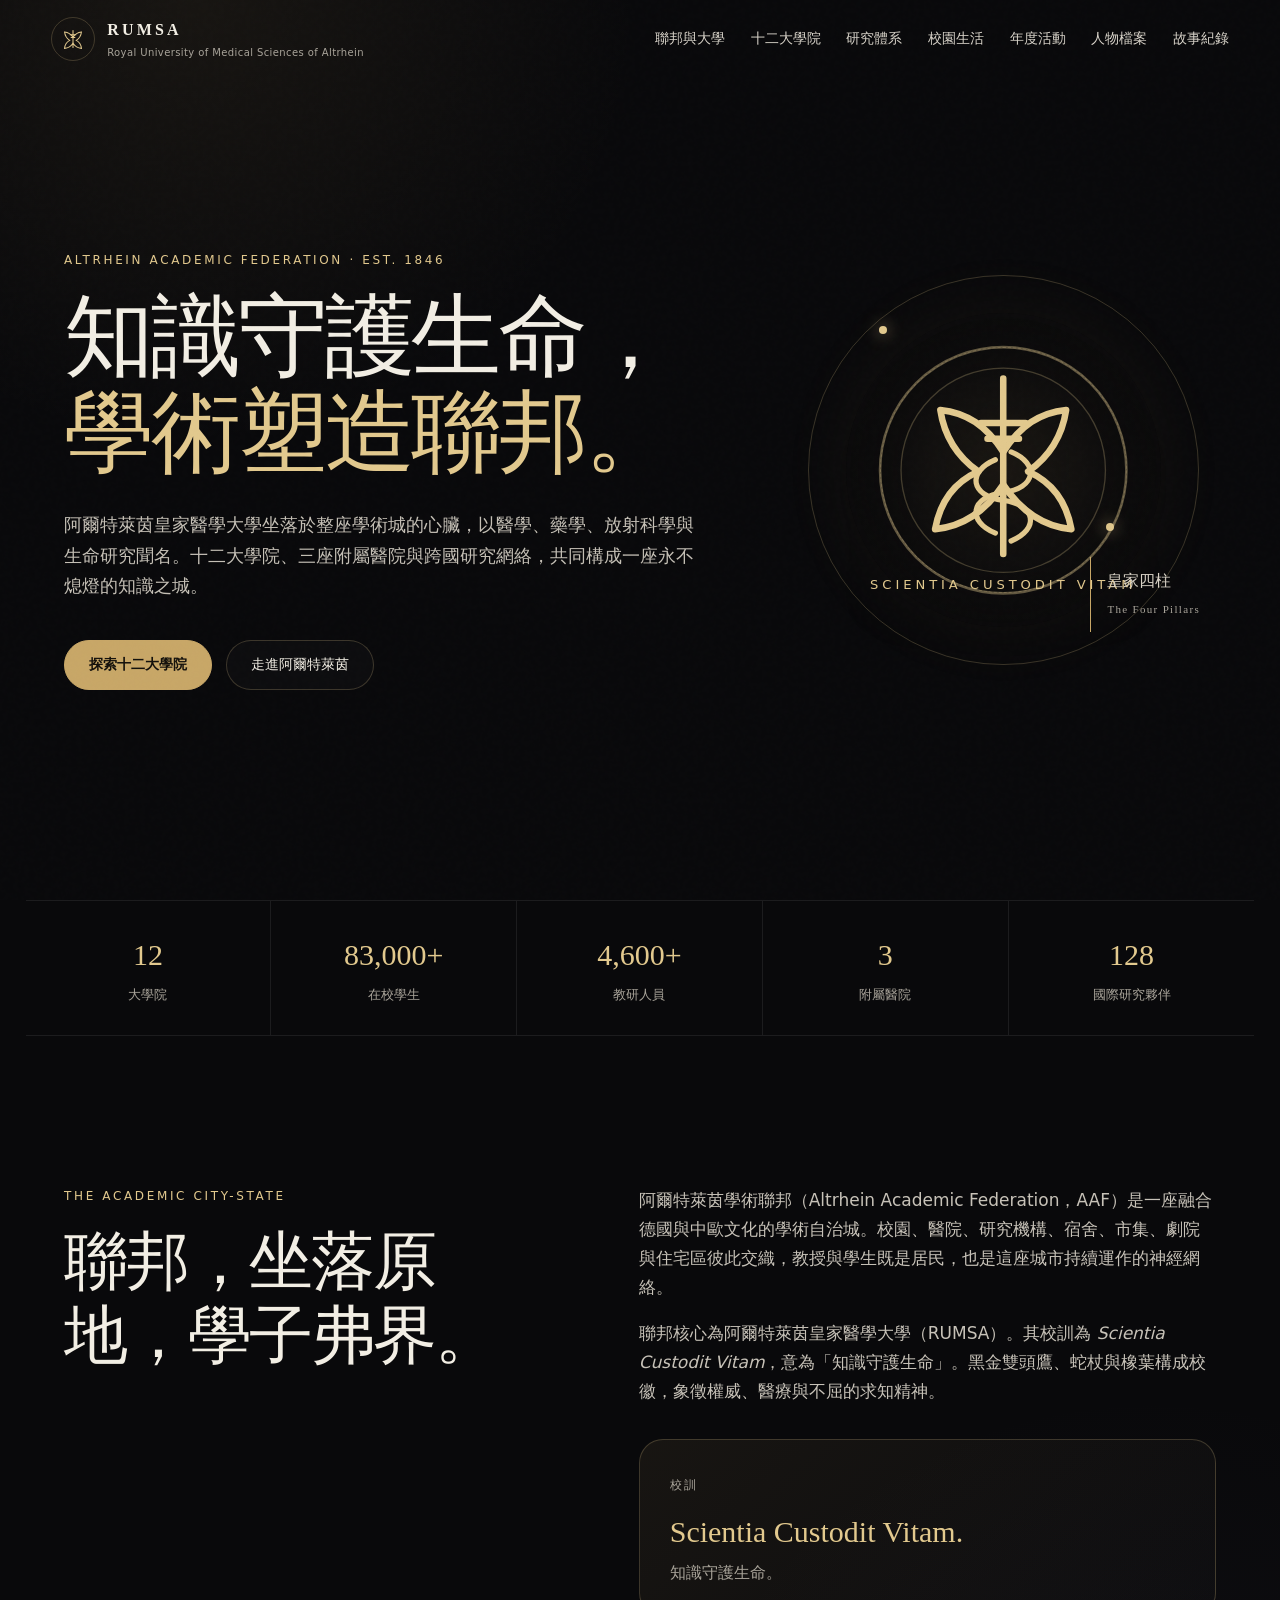
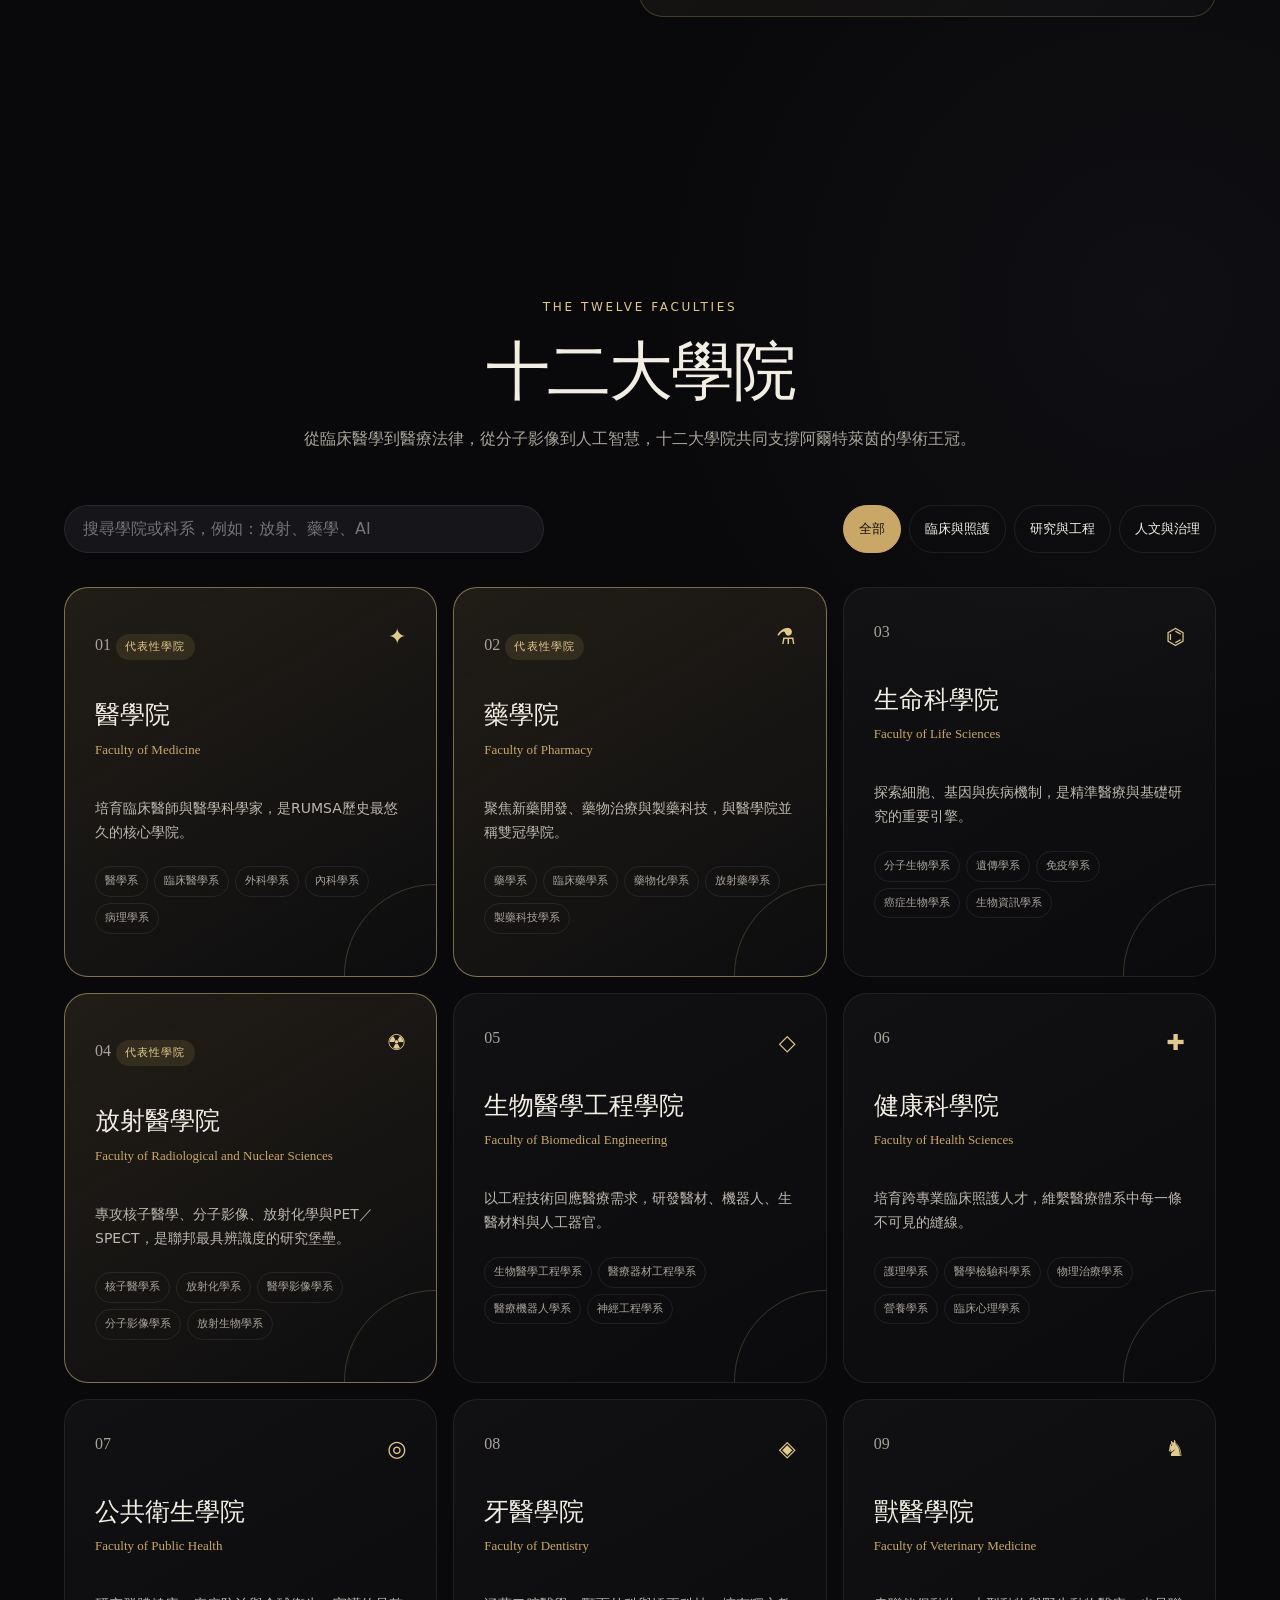
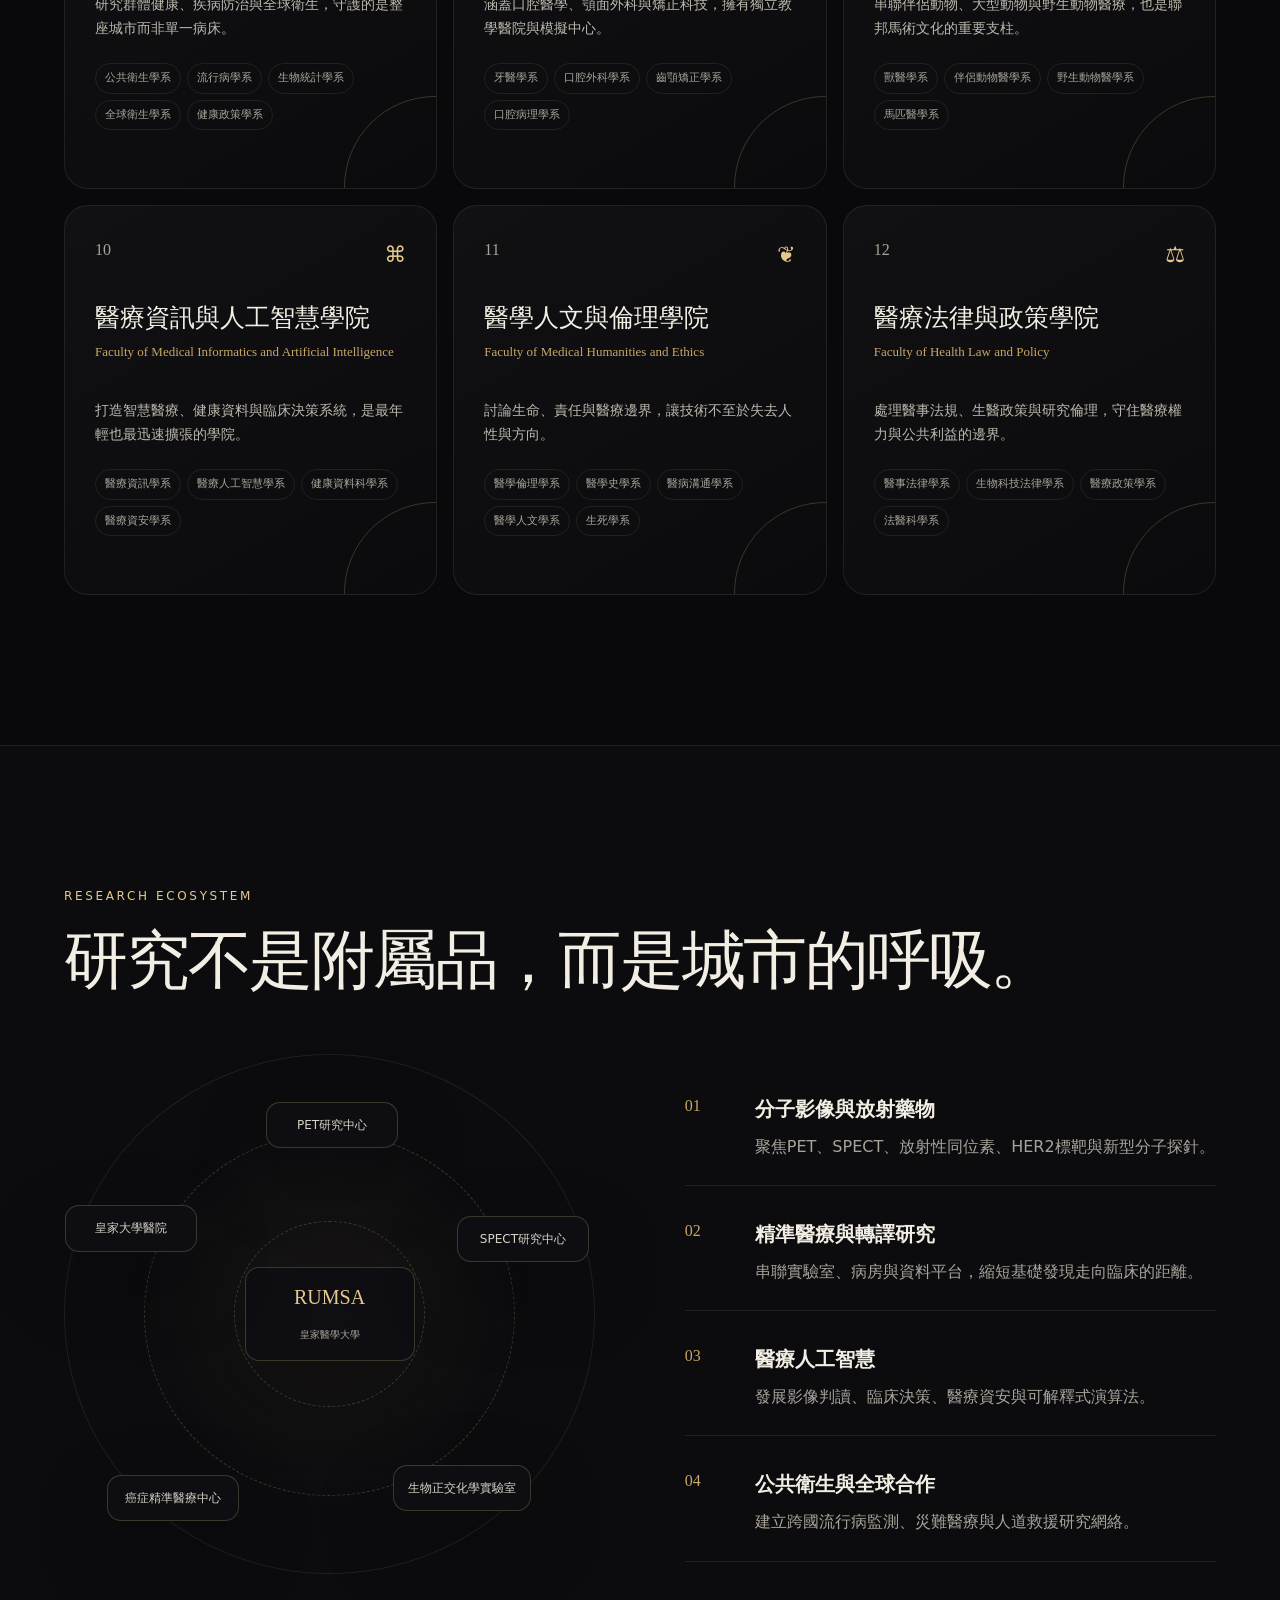
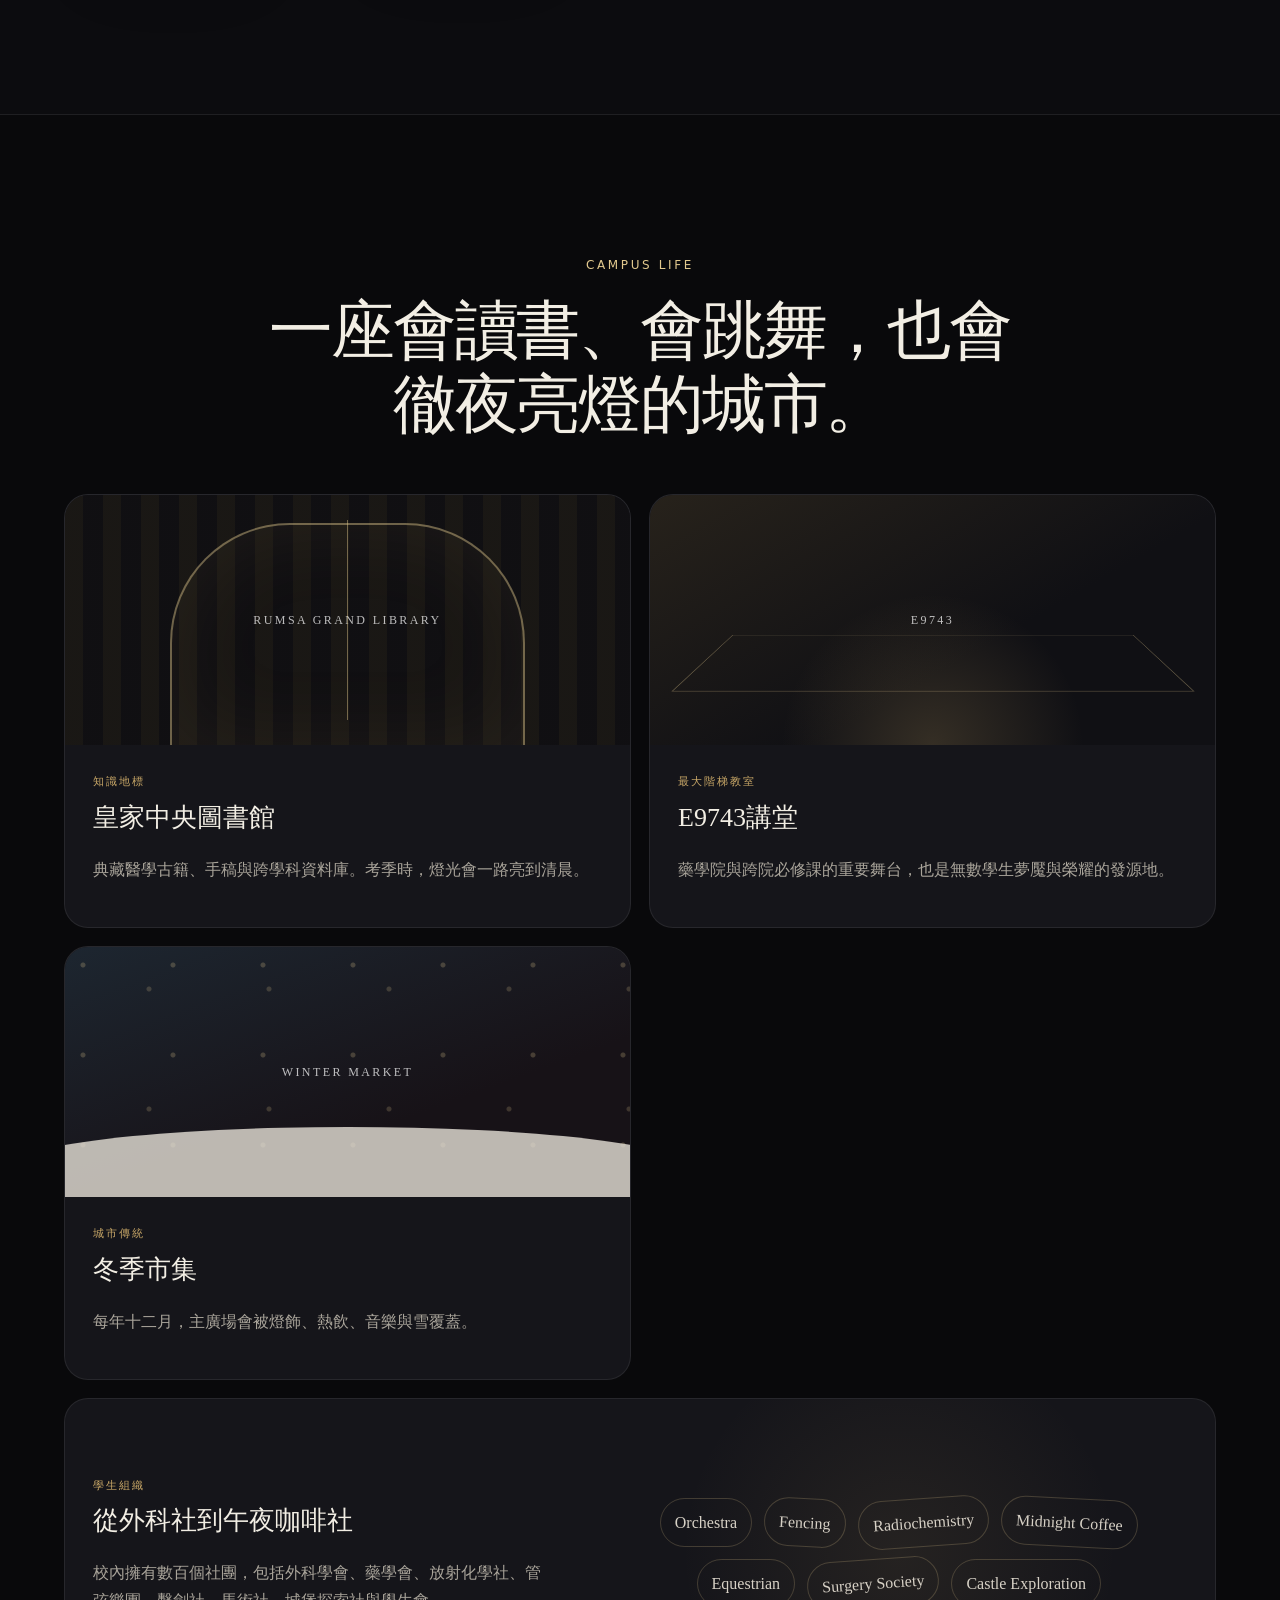
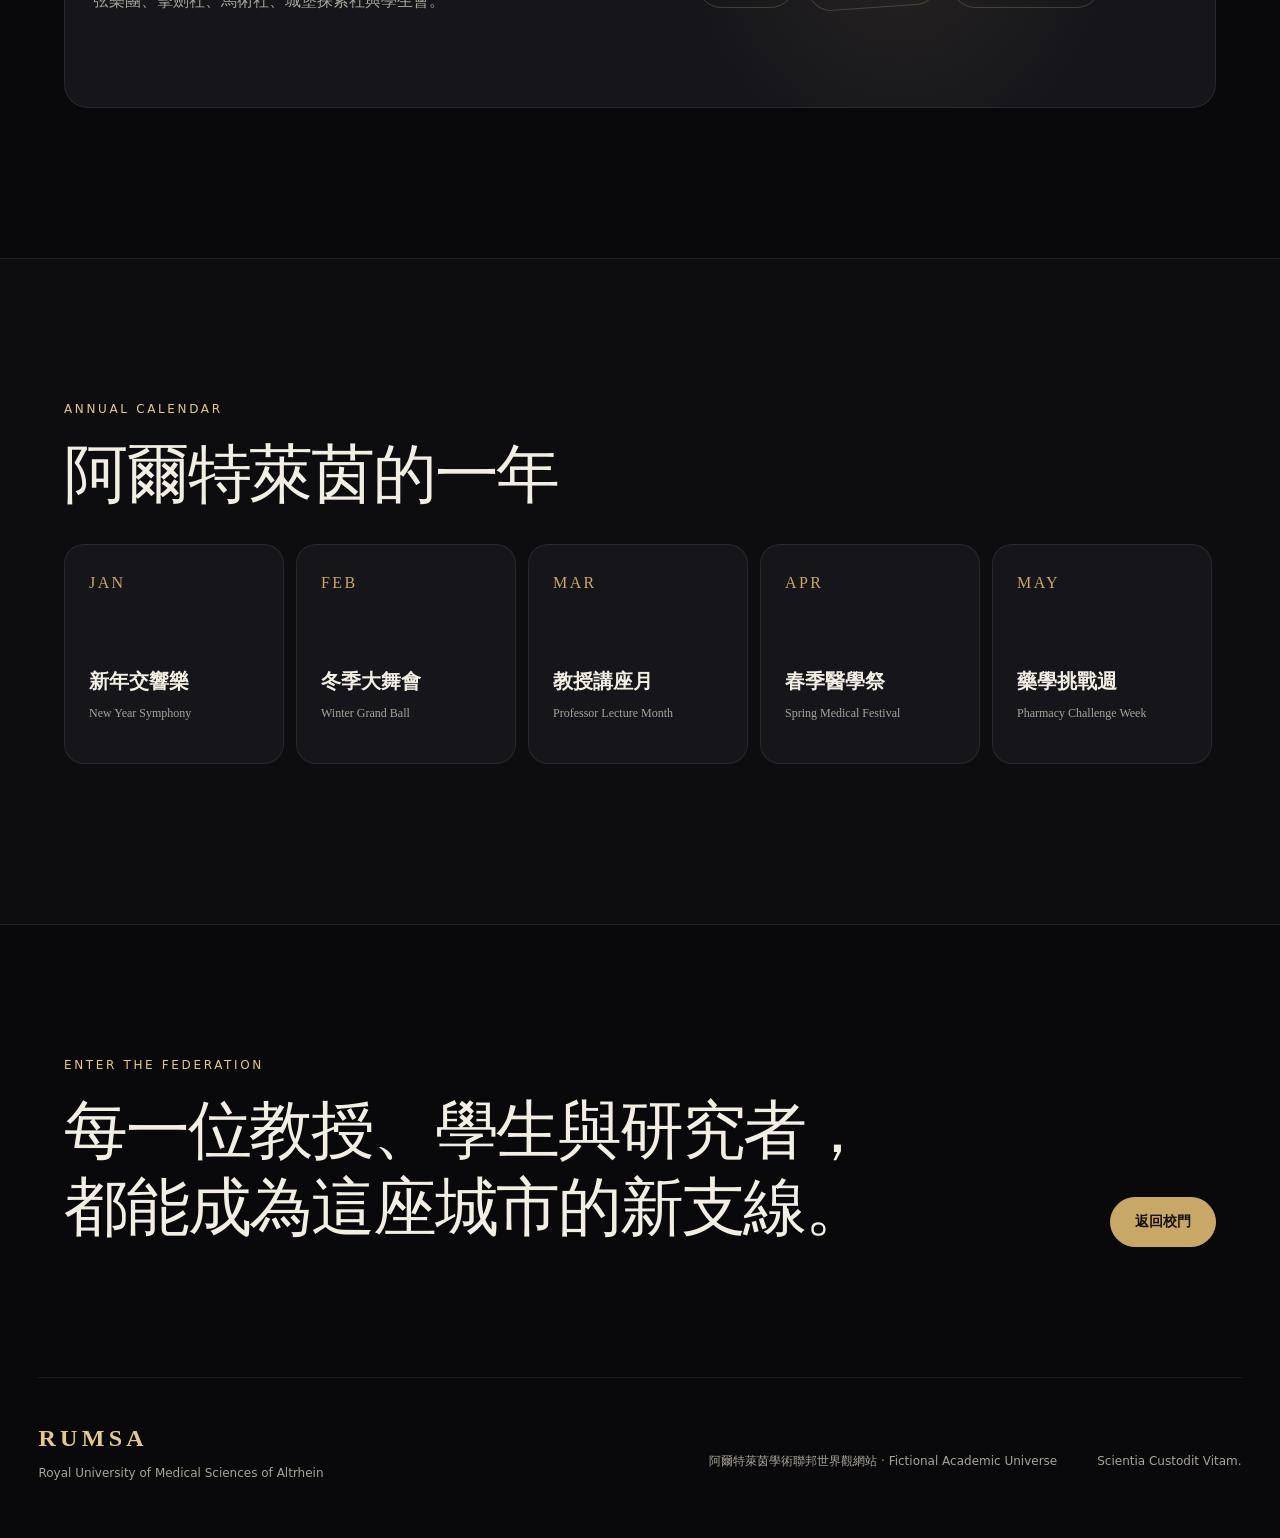
==== index.html @ b477473d "Update index.html" ====
<!DOCTYPE html>
<html lang="zh-Hant">
<head>
  <meta charset="UTF-8" />
  <meta name="viewport" content="width=device-width, initial-scale=1.0" />
  <meta name="description" content="阿爾特萊茵皇家醫學大學 RUMSA 官方世界觀網站" />
  <meta name="theme-color" content="#0a0a0c" />
  <title>RUMSA｜阿爾特萊茵皇家醫學大學</title>
  <link rel="stylesheet" href="styles.css" />
</head>
<body>
  <div class="noise" aria-hidden="true"></div>
  <header class="site-header" id="top">
    <a class="brand" href="#top" aria-label="回到首頁">
      <span class="brand-mark" aria-hidden="true">
        <svg viewBox="0 0 64 64" role="img">
          <path d="M14 17c9 1 14 5 18 11 4-6 9-10 18-11-1 9-5 14-11 18 6 3 10 8 11 17-9-1-14-5-18-11-4 6-9 10-18 11 1-9 5-14 11-17-6-4-10-9-11-18Z" fill="none" stroke="currentColor" stroke-width="2.2"/>
          <path d="M32 14v36M26 23h12M28 29h8" stroke="currentColor" stroke-width="2.2" stroke-linecap="round"/>
        </svg>
      </span>
      <span>
        <strong>RUMSA</strong>
        <small>Royal University of Medical Sciences of Altrhein</small>
      </span>
    </a>

    <button class="nav-toggle" type="button" aria-label="開啟選單" aria-expanded="false">
      <span></span><span></span><span></span>
    </button>

<nav class="main-nav" aria-label="主要導覽">
  <a href="#about">聯邦與大學</a>
  <a href="#faculties">十二大學院</a>
  <a href="#research">研究體系</a>
  <a href="#campus">校園生活</a>
  <a href="#events">年度活動</a>
  <a href="characters.html">人物檔案</a>
  <a href="stories.html">故事紀錄</a>
</nav>
  </header>

  <main>
    <section class="hero section-shell">
      <div class="hero-copy reveal">
        <p class="eyebrow">ALTRHEIN ACADEMIC FEDERATION · EST. 1846</p>
        <h1>知識守護生命，<br /><span>學術塑造聯邦。</span></h1>
        <p class="hero-lead">
          阿爾特萊茵皇家醫學大學坐落於整座學術城的心臟，以醫學、藥學、放射科學與生命研究聞名。十二大學院、三座附屬醫院與跨國研究網絡，共同構成一座永不熄燈的知識之城。
        </p>
        <div class="hero-actions">
          <a class="button button-primary" href="#faculties">探索十二大學院</a>
          <a class="button button-ghost" href="#campus">走進阿爾特萊茵</a>
        </div>
      </div>

      <div class="hero-emblem reveal" aria-label="RUMSA 校徽意象">
        <div class="orbit orbit-a"></div>
        <div class="orbit orbit-b"></div>
        <div class="emblem-core">
          <svg viewBox="0 0 240 240" role="img" aria-label="金色雙頭鷹與蛇杖校徽">
            <circle cx="120" cy="120" r="94" fill="none" stroke="currentColor" stroke-width="2" opacity=".4"/>
            <circle cx="120" cy="120" r="78" fill="none" stroke="currentColor" stroke-width="1" opacity=".25"/>
            <path d="M72 74c20 2 35 12 48 32 13-20 28-30 48-32-3 20-12 35-29 47 18 8 29 22 33 44-21-2-38-13-52-34-14 21-31 32-52 34 4-22 15-36 33-44-17-12-26-27-29-47Z" fill="none" stroke="currentColor" stroke-width="5" stroke-linejoin="round"/>
            <path d="M120 50v134M103 84h34M108 96h24" stroke="currentColor" stroke-width="5" stroke-linecap="round"/>
            <path d="M114 112c-22 9-19 28 6 31 25 3 28 22 6 31M126 106c22 9 19 28-6 31-25 3-28 22-6 31" fill="none" stroke="currentColor" stroke-width="4" stroke-linecap="round"/>
            <text x="120" y="211" text-anchor="middle" fill="currentColor" font-size="10" letter-spacing="3">SCIENTIA CUSTODIT VITAM</text>
          </svg>
        </div>
        <div class="hero-note">皇家四柱<br /><span>The Four Pillars</span></div>
      </div>
    </section>

    <section class="stats-strip" aria-label="大學統計">
      <article><strong>12</strong><span>大學院</span></article>
      <article><strong>83,000+</strong><span>在校學生</span></article>
      <article><strong>4,600+</strong><span>教研人員</span></article>
      <article><strong>3</strong><span>附屬醫院</span></article>
      <article><strong>128</strong><span>國際研究夥伴</span></article>
    </section>

    <section class="section-shell split-section" id="about">
      <div class="section-heading reveal">
        <p class="eyebrow">THE ACADEMIC CITY-STATE</p>
        <h2>聯邦，坐落原地，學子弗界。</h2>
      </div>
      <div class="split-content reveal">
        <p>
          阿爾特萊茵學術聯邦（Altrhein Academic Federation，AAF）是一座融合德國與中歐文化的學術自治城。校園、醫院、研究機構、宿舍、市集、劇院與住宅區彼此交織，教授與學生既是居民，也是這座城市持續運作的神經網絡。
        </p>
        <p>
          聯邦核心為阿爾特萊茵皇家醫學大學（RUMSA）。其校訓為 <em>Scientia Custodit Vitam</em>，意為「知識守護生命」。黑金雙頭鷹、蛇杖與橡葉構成校徽，象徵權威、醫療與不屈的求知精神。
        </p>
        <div class="quote-card">
          <span>校訓</span>
          <blockquote>Scientia Custodit Vitam.</blockquote>
          <p>知識守護生命。</p>
        </div>
      </div>
    </section>

    <section class="faculties-section section-shell" id="faculties">
      <div class="section-heading centered reveal">
        <p class="eyebrow">THE TWELVE FACULTIES</p>
        <h2>十二大學院</h2>
        <p>從臨床醫學到醫療法律，從分子影像到人工智慧，十二大學院共同支撐阿爾特萊茵的學術王冠。</p>
      </div>

      <div class="faculty-tools reveal">
        <label class="faculty-search">
          <span class="sr-only">搜尋學院或科系</span>
          <input id="facultySearch" type="search" placeholder="搜尋學院或科系，例如：放射、藥學、AI" />
        </label>
        <div class="faculty-filter" aria-label="學院分類">
          <button class="filter-button active" data-filter="all">全部</button>
          <button class="filter-button" data-filter="clinical">臨床與照護</button>
          <button class="filter-button" data-filter="science">研究與工程</button>
          <button class="filter-button" data-filter="society">人文與治理</button>
        </div>
      </div>

      <div class="faculty-grid" id="facultyGrid">
        <article class="faculty-card featured reveal" data-category="clinical" data-search="醫學院 medicine 臨床醫學 外科 內科 急診 兒科 神經 精神 病理 解剖 生理">
          <span class="faculty-index">01</span><span class="faculty-symbol">✦</span>
          <div class="faculty-badge">代表性學院</div>
          <h3>醫學院</h3><p class="faculty-en">Faculty of Medicine</p>
          <p>培育臨床醫師與醫學科學家，是RUMSA歷史最悠久的核心學院。</p>
          <ul><li>醫學系</li><li>臨床醫學系</li><li>外科學系</li><li>內科學系</li><li>病理學系</li></ul>
        </article>

        <article class="faculty-card featured reveal" data-category="science" data-search="藥學院 pharmacy 臨床藥學 藥物化學 藥理 藥劑 放射藥學 毒理 製藥">
          <span class="faculty-index">02</span><span class="faculty-symbol">⚗</span>
          <div class="faculty-badge">代表性學院</div>
          <h3>藥學院</h3><p class="faculty-en">Faculty of Pharmacy</p>
          <p>聚焦新藥開發、藥物治療與製藥科技，與醫學院並稱雙冠學院。</p>
          <ul><li>藥學系</li><li>臨床藥學系</li><li>藥物化學系</li><li>放射藥學系</li><li>製藥科技學系</li></ul>
        </article>

        <article class="faculty-card reveal" data-category="science" data-search="生命科學院 life sciences 分子生物 遺傳 免疫 微生物 癌症 生物資訊">
          <span class="faculty-index">03</span><span class="faculty-symbol">⌬</span>
          <h3>生命科學院</h3><p class="faculty-en">Faculty of Life Sciences</p>
          <p>探索細胞、基因與疾病機制，是精準醫療與基礎研究的重要引擎。</p>
          <ul><li>分子生物學系</li><li>遺傳學系</li><li>免疫學系</li><li>癌症生物學系</li><li>生物資訊學系</li></ul>
        </article>

        <article class="faculty-card featured reveal" data-category="science" data-search="放射醫學院 radiological nuclear sciences 核子醫學 放射化學 醫學影像 分子影像 pet spect 輻射">
          <span class="faculty-index">04</span><span class="faculty-symbol">☢</span>
          <div class="faculty-badge">代表性學院</div>
          <h3>放射醫學院</h3><p class="faculty-en">Faculty of Radiological and Nuclear Sciences</p>
          <p>專攻核子醫學、分子影像、放射化學與PET／SPECT，是聯邦最具辨識度的研究堡壘。</p>
          <ul><li>核子醫學系</li><li>放射化學系</li><li>醫學影像學系</li><li>分子影像學系</li><li>放射生物學系</li></ul>
        </article>

        <article class="faculty-card reveal" data-category="science" data-search="生物醫學工程學院 biomedical engineering 醫療器材 生醫材料 機器人 神經工程 人工器官">
          <span class="faculty-index">05</span><span class="faculty-symbol">◇</span>
          <h3>生物醫學工程學院</h3><p class="faculty-en">Faculty of Biomedical Engineering</p>
          <p>以工程技術回應醫療需求，研發醫材、機器人、生醫材料與人工器官。</p>
          <ul><li>生物醫學工程學系</li><li>醫療器材工程學系</li><li>醫療機器人學系</li><li>神經工程學系</li></ul>
        </article>

        <article class="faculty-card reveal" data-category="clinical" data-search="健康科學院 health sciences 護理 醫檢 物理治療 職能治療 營養 臨床心理 呼吸治療">
          <span class="faculty-index">06</span><span class="faculty-symbol">✚</span>
          <h3>健康科學院</h3><p class="faculty-en">Faculty of Health Sciences</p>
          <p>培育跨專業臨床照護人才，維繫醫療體系中每一條不可見的縫線。</p>
          <ul><li>護理學系</li><li>醫學檢驗科學系</li><li>物理治療學系</li><li>營養學系</li><li>臨床心理學系</li></ul>
        </article>

        <article class="faculty-card reveal" data-category="society" data-search="公共衛生學院 public health 流行病 生物統計 全球衛生 健康政策 環境衛生">
          <span class="faculty-index">07</span><span class="faculty-symbol">◎</span>
          <h3>公共衛生學院</h3><p class="faculty-en">Faculty of Public Health</p>
          <p>研究群體健康、疾病防治與全球衛生，守護的是整座城市而非單一病床。</p>
          <ul><li>公共衛生學系</li><li>流行病學系</li><li>生物統計學系</li><li>全球衛生學系</li><li>健康政策學系</li></ul>
        </article>

        <article class="faculty-card reveal" data-category="clinical" data-search="牙醫學院 dentistry 牙醫 口腔外科 矯正 口腔病理 牙科技術">
          <span class="faculty-index">08</span><span class="faculty-symbol">◈</span>
          <h3>牙醫學院</h3><p class="faculty-en">Faculty of Dentistry</p>
          <p>涵蓋口腔醫學、顎面外科與矯正科技，擁有獨立教學醫院與模擬中心。</p>
          <ul><li>牙醫學系</li><li>口腔外科學系</li><li>齒顎矯正學系</li><li>口腔病理學系</li></ul>
        </article>

        <article class="faculty-card reveal" data-category="clinical" data-search="獸醫學院 veterinary medicine 伴侶動物 野生動物 馬匹 獸醫病理">
          <span class="faculty-index">09</span><span class="faculty-symbol">♞</span>
          <h3>獸醫學院</h3><p class="faculty-en">Faculty of Veterinary Medicine</p>
          <p>串聯伴侶動物、大型動物與野生動物醫療，也是聯邦馬術文化的重要支柱。</p>
          <ul><li>獸醫學系</li><li>伴侶動物醫學系</li><li>野生動物醫學系</li><li>馬匹醫學系</li></ul>
        </article>

        <article class="faculty-card reveal" data-category="science" data-search="醫療資訊 人工智慧 medical informatics artificial intelligence ai 健康資料 軟體工程 資安 臨床決策">
          <span class="faculty-index">10</span><span class="faculty-symbol">⌘</span>
          <h3>醫療資訊與人工智慧學院</h3><p class="faculty-en">Faculty of Medical Informatics and Artificial Intelligence</p>
          <p>打造智慧醫療、健康資料與臨床決策系統，是最年輕也最迅速擴張的學院。</p>
          <ul><li>醫療資訊學系</li><li>醫療人工智慧學系</li><li>健康資料科學系</li><li>醫療資安學系</li></ul>
        </article>

        <article class="faculty-card reveal" data-category="society" data-search="醫學人文 倫理 medical humanities ethics 醫學史 哲學 醫病溝通 生死學">
          <span class="faculty-index">11</span><span class="faculty-symbol">❦</span>
          <h3>醫學人文與倫理學院</h3><p class="faculty-en">Faculty of Medical Humanities and Ethics</p>
          <p>討論生命、責任與醫療邊界，讓技術不至於失去人性與方向。</p>
          <ul><li>醫學倫理學系</li><li>醫學史學系</li><li>醫病溝通學系</li><li>醫學人文學系</li><li>生死學系</li></ul>
        </article>

        <article class="faculty-card reveal" data-category="society" data-search="醫療法律 政策 health law policy 醫事法律 生物科技法律 法醫 人體研究 醫療爭議">
          <span class="faculty-index">12</span><span class="faculty-symbol">⚖</span>
          <h3>醫療法律與政策學院</h3><p class="faculty-en">Faculty of Health Law and Policy</p>
          <p>處理醫事法規、生醫政策與研究倫理，守住醫療權力與公共利益的邊界。</p>
          <ul><li>醫事法律學系</li><li>生物科技法律學系</li><li>醫療政策學系</li><li>法醫科學系</li></ul>
        </article>
      </div>
      <p class="empty-state" id="emptyState" hidden>沒有找到符合條件的學院。試著換一個關鍵字。</p>
    </section>

    <section class="research-section" id="research">
      <div class="section-shell">
        <div class="section-heading reveal">
          <p class="eyebrow">RESEARCH ECOSYSTEM</p>
          <h2>研究不是附屬品，而是城市的呼吸。</h2>
        </div>
        <div class="research-layout">
          <div class="research-map reveal" aria-label="研究中心關聯圖">
            <div class="research-node node-center">RUMSA<br /><span>皇家醫學大學</span></div>
            <div class="research-node node-a">PET研究中心</div>
            <div class="research-node node-b">SPECT研究中心</div>
            <div class="research-node node-c">生物正交化學實驗室</div>
            <div class="research-node node-d">癌症精準醫療中心</div>
            <div class="research-node node-e">皇家大學醫院</div>
          </div>
          <div class="research-list reveal">
            <article>
              <span>01</span>
              <div><h3>分子影像與放射藥物</h3><p>聚焦PET、SPECT、放射性同位素、HER2標靶與新型分子探針。</p></div>
            </article>
            <article>
              <span>02</span>
              <div><h3>精準醫療與轉譯研究</h3><p>串聯實驗室、病房與資料平台，縮短基礎發現走向臨床的距離。</p></div>
            </article>
            <article>
              <span>03</span>
              <div><h3>醫療人工智慧</h3><p>發展影像判讀、臨床決策、醫療資安與可解釋式演算法。</p></div>
            </article>
            <article>
              <span>04</span>
              <div><h3>公共衛生與全球合作</h3><p>建立跨國流行病監測、災難醫療與人道救援研究網絡。</p></div>
            </article>
          </div>
        </div>
      </div>
    </section>

    <section class="campus-section section-shell" id="campus">
      <div class="section-heading centered reveal">
        <p class="eyebrow">CAMPUS LIFE</p>
        <h2>一座會讀書、會跳舞，也會徹夜亮燈的城市。</h2>
      </div>
      <div class="campus-grid">
        <article class="campus-card large reveal">
          <div class="campus-visual library-visual" aria-hidden="true"><span>RUMSA GRAND LIBRARY</span></div>
          <div><p class="card-kicker">知識地標</p><h3>皇家中央圖書館</h3><p>典藏醫學古籍、手稿與跨學科資料庫。考季時，燈光會一路亮到清晨。</p></div>
        </article>
        <article class="campus-card reveal">
          <div class="campus-visual hall-visual" aria-hidden="true"><span>E9743</span></div>
          <div><p class="card-kicker">最大階梯教室</p><h3>E9743講堂</h3><p>藥學院與跨院必修課的重要舞台，也是無數學生夢魘與榮耀的發源地。</p></div>
        </article>
        <article class="campus-card reveal">
          <div class="campus-visual market-visual" aria-hidden="true"><span>WINTER MARKET</span></div>
          <div><p class="card-kicker">城市傳統</p><h3>冬季市集</h3><p>每年十二月，主廣場會被燈飾、熱飲、音樂與雪覆蓋。</p></div>
        </article>
        <article class="campus-card wide reveal">
          <div>
            <p class="card-kicker">學生組織</p><h3>從外科社到午夜咖啡社</h3>
            <p>校內擁有數百個社團，包括外科學會、藥學會、放射化學社、管弦樂團、擊劍社、馬術社、城堡探索社與學生會。</p>
          </div>
          <div class="club-cloud" aria-label="社團名稱">
            <span>Orchestra</span><span>Fencing</span><span>Radiochemistry</span><span>Midnight Coffee</span><span>Equestrian</span><span>Surgery Society</span><span>Castle Exploration</span>
          </div>
        </article>
      </div>
    </section>

    <section class="events-section" id="events">
      <div class="section-shell">
        <div class="section-heading reveal">
          <p class="eyebrow">ANNUAL CALENDAR</p>
          <h2>阿爾特萊茵的一年</h2>
        </div>
        <div class="event-track reveal" tabindex="0" aria-label="年度活動時間軸">
          <article><span>JAN</span><h3>新年交響樂</h3><p>New Year Symphony</p></article>
          <article><span>FEB</span><h3>冬季大舞會</h3><p>Winter Grand Ball</p></article>
          <article><span>MAR</span><h3>教授講座月</h3><p>Professor Lecture Month</p></article>
          <article><span>APR</span><h3>春季醫學祭</h3><p>Spring Medical Festival</p></article>
          <article><span>MAY</span><h3>藥學挑戰週</h3><p>Pharmacy Challenge Week</p></article>
          <article><span>JUN</span><h3>白袍典禮</h3><p>White Coat Ceremony</p></article>
          <article><span>JUL</span><h3>國際交流月</h3><p>International Exchange Month</p></article>
          <article><span>AUG</span><h3>夏季研究會</h3><p>Summer Research Symposium</p></article>
          <article><span>SEP</span><h3>新生嘉年華</h3><p>Freshman Carnival</p></article>
          <article><span>OCT</span><h3>阿爾特萊茵啤酒節</h3><p>Altrhein Oktoberfest</p></article>
          <article><span>NOV</span><h3>皇家醫學大會</h3><p>Royal Medical Congress</p></article>
          <article><span>DEC</span><h3>聖誕市集</h3><p>Christmas Market</p></article>
        </div>
      </div>
    </section>

    <section class="closing-section section-shell reveal">
      <div>
        <p class="eyebrow">ENTER THE FEDERATION</p>
        <h2>每一位教授、學生與研究者，<br />都能成為這座城市的新支線。</h2>
      </div>
      <a class="button button-primary" href="#top">返回校門</a>
    </section>
  </main>

  <footer class="site-footer">
    <div class="footer-brand">
      <strong>RUMSA</strong>
      <p>Royal University of Medical Sciences of Altrhein</p>
    </div>
    <p>阿爾特萊茵學術聯邦世界觀網站 · Fictional Academic Universe</p>
    <p>Scientia Custodit Vitam.</p>
  </footer>

  <script src="script.js"></script>
</body>
</html>
<!-- trigger pages rebuild -->
---- styles.css ----
:root {
  --bg: #09090b;
  --bg-soft: #101014;
  --surface: #15151a;
  --surface-2: #1a1a20;
  --text: #f2eee4;
  --muted: #a9a49a;
  --gold: #c8a767;
  --gold-light: #e2c98e;
  --line: rgba(226, 201, 142, 0.22);
  --white-line: rgba(255, 255, 255, 0.08);
  --radius: 24px;
  --shadow: 0 30px 80px rgba(0, 0, 0, 0.32);
}

* { box-sizing: border-box; }
html { scroll-behavior: smooth; }
body {
  margin: 0;
  background:
    radial-gradient(circle at 15% 0%, rgba(200, 167, 103, 0.08), transparent 28rem),
    radial-gradient(circle at 90% 24%, rgba(95, 86, 116, 0.08), transparent 32rem),
    var(--bg);
  color: var(--text);
  font-family: "Noto Sans TC", "PingFang TC", "Microsoft JhengHei", system-ui, sans-serif;
  line-height: 1.7;
  overflow-x: hidden;
}

::selection { background: var(--gold); color: #111; }
a { color: inherit; text-decoration: none; }
button, input { font: inherit; }
button { color: inherit; }

.noise {
  position: fixed;
  inset: 0;
  pointer-events: none;
  z-index: 999;
  opacity: 0.03;
  background-image: url("data:image/svg+xml,%3Csvg viewBox='0 0 180 180' xmlns='http://www.w3.org/2000/svg'%3E%3Cfilter id='n'%3E%3CfeTurbulence type='fractalNoise' baseFrequency='.95' numOctaves='3' stitchTiles='stitch'/%3E%3C/filter%3E%3Crect width='100%25' height='100%25' filter='url(%23n)' opacity='.5'/%3E%3C/svg%3E");
}

.sr-only {
  position: absolute;
  width: 1px;
  height: 1px;
  padding: 0;
  margin: -1px;
  overflow: hidden;
  clip: rect(0, 0, 0, 0);
  white-space: nowrap;
  border: 0;
}

.site-header {
  position: fixed;
  top: 0;
  left: 0;
  right: 0;
  z-index: 100;
  display: flex;
  align-items: center;
  justify-content: space-between;
  min-height: 78px;
  padding: 0 4vw;
  border-bottom: 1px solid transparent;
  transition: background 0.3s ease, border-color 0.3s ease, backdrop-filter 0.3s ease;
}

.site-header.scrolled {
  background: rgba(9, 9, 11, 0.84);
  border-color: var(--white-line);
  backdrop-filter: blur(18px);
}

.brand { display: flex; align-items: center; gap: 12px; }
.brand-mark {
  width: 44px;
  height: 44px;
  display: grid;
  place-items: center;
  color: var(--gold-light);
  border: 1px solid var(--line);
  border-radius: 50%;
}
.brand-mark svg { width: 30px; }
.brand strong { display: block; letter-spacing: 0.2em; font-family: Georgia, serif; }
.brand small { display: block; font-size: 10px; color: var(--muted); letter-spacing: 0.04em; }

.main-nav { display: flex; align-items: center; gap: clamp(16px, 2vw, 34px); }
.main-nav a { color: #d9d4ca; font-size: 14px; position: relative; }
.main-nav a::after {
  content: "";
  position: absolute;
  left: 0;
  right: 100%;
  bottom: -8px;
  height: 1px;
  background: var(--gold);
  transition: right 0.25s ease;
}
.main-nav a:hover::after { right: 0; }

.nav-toggle { display: none; border: 0; background: transparent; width: 42px; height: 42px; padding: 8px; }
.nav-toggle span { display: block; height: 1px; background: var(--text); margin: 6px 0; transition: 0.25s ease; }

.section-shell { width: min(1180px, 90vw); margin: 0 auto; }
.hero {
  min-height: 100vh;
  display: grid;
  grid-template-columns: minmax(0, 1.2fr) minmax(360px, 0.8fr);
  align-items: center;
  gap: 7vw;
  padding-top: 120px;
  padding-bottom: 80px;
}

.eyebrow {
  margin: 0 0 18px;
  color: var(--gold-light);
  font-size: 12px;
  letter-spacing: 0.22em;
  text-transform: uppercase;
}

.hero h1, .section-heading h2, .closing-section h2 {
  font-family: "Noto Serif TC", "Songti TC", Georgia, serif;
  font-weight: 500;
  letter-spacing: -0.035em;
}
.hero h1 {
  margin: 0;
  font-size: clamp(54px, 7vw, 98px);
  line-height: 1.08;
}
.hero h1 span { color: var(--gold-light); }
.hero-lead { max-width: 720px; margin: 28px 0 0; color: #c5c0b6; font-size: 18px; }
.hero-actions { display: flex; flex-wrap: wrap; gap: 14px; margin-top: 38px; }
.button {
  min-height: 50px;
  display: inline-flex;
  align-items: center;
  justify-content: center;
  padding: 0 24px;
  border: 1px solid var(--line);
  border-radius: 999px;
  font-size: 14px;
  transition: transform 0.25s ease, background 0.25s ease, border-color 0.25s ease;
}
.button:hover { transform: translateY(-2px); }
.button-primary { background: var(--gold); border-color: var(--gold); color: #14110c; font-weight: 700; }
.button-primary:hover { background: var(--gold-light); }
.button-ghost { background: rgba(255,255,255,0.02); }
.button-ghost:hover { border-color: var(--gold); }

.hero-emblem {
  position: relative;
  aspect-ratio: 1;
  display: grid;
  place-items: center;
}
.emblem-core {
  width: 74%;
  aspect-ratio: 1;
  display: grid;
  place-items: center;
  border-radius: 50%;
  color: var(--gold-light);
  background: radial-gradient(circle, rgba(200,167,103,.11), rgba(200,167,103,.015) 55%, transparent 70%);
  box-shadow: inset 0 0 80px rgba(200,167,103,.04), 0 0 80px rgba(200,167,103,.06);
}
.emblem-core svg { width: 100%; filter: drop-shadow(0 12px 30px rgba(0,0,0,.35)); }
.orbit { position: absolute; border: 1px solid var(--line); border-radius: 50%; }
.orbit-a { width: 92%; height: 92%; animation: spin 28s linear infinite; }
.orbit-a::before, .orbit-b::before {
  content: "";
  position: absolute;
  width: 8px;
  height: 8px;
  border-radius: 50%;
  background: var(--gold-light);
  box-shadow: 0 0 16px rgba(226,201,142,.8);
}
.orbit-a::before { top: 13%; left: 18%; }
.orbit-b { width: 58%; height: 58%; border-style: dashed; animation: spin-reverse 20s linear infinite; }
.orbit-b::before { right: 5%; bottom: 25%; }
.hero-note {
  position: absolute;
  right: 0;
  bottom: 12%;
  padding: 10px 16px;
  border-left: 1px solid var(--gold);
  color: #d8d2c6;
  font-family: Georgia, serif;
}
.hero-note span { color: var(--muted); font-size: 11px; letter-spacing: .12em; }

@keyframes spin { to { transform: rotate(360deg); } }
@keyframes spin-reverse { to { transform: rotate(-360deg); } }

.stats-strip {
  width: min(1320px, 96vw);
  margin: 0 auto;
  display: grid;
  grid-template-columns: repeat(5, 1fr);
  border-top: 1px solid var(--white-line);
  border-bottom: 1px solid var(--white-line);
}
.stats-strip article { padding: 28px 20px; text-align: center; border-right: 1px solid var(--white-line); }
.stats-strip article:last-child { border-right: 0; }
.stats-strip strong { display: block; font-family: Georgia, serif; color: var(--gold-light); font-size: 30px; font-weight: 500; }
.stats-strip span { color: var(--muted); font-size: 13px; }

.split-section { display: grid; grid-template-columns: .9fr 1.1fr; gap: 8vw; padding-top: 150px; padding-bottom: 150px; }
.section-heading h2 { margin: 0; font-size: clamp(40px, 5vw, 68px); line-height: 1.16; }
.section-heading.centered { max-width: 800px; margin: 0 auto 52px; text-align: center; }
.section-heading.centered > p:last-child { color: var(--muted); }
.split-content > p { color: #c7c2b8; font-size: 17px; margin-top: 0; }
.quote-card {
  margin-top: 34px;
  padding: 30px;
  border: 1px solid var(--line);
  border-radius: var(--radius);
  background: linear-gradient(140deg, rgba(200,167,103,.08), rgba(255,255,255,.015));
}
.quote-card span { color: var(--muted); font-size: 12px; letter-spacing: .18em; }
.quote-card blockquote { margin: 8px 0 0; font-family: Georgia, serif; color: var(--gold-light); font-size: 30px; }
.quote-card p { margin: 2px 0 0; color: var(--muted); }

.faculties-section { padding-top: 130px; padding-bottom: 150px; }
.faculty-tools { display: flex; justify-content: space-between; gap: 20px; margin-bottom: 34px; }
.faculty-search { flex: 1; max-width: 480px; }
.faculty-search input {
  width: 100%;
  min-height: 48px;
  padding: 0 18px;
  color: var(--text);
  background: var(--surface);
  border: 1px solid var(--white-line);
  border-radius: 999px;
  outline: none;
}
.faculty-search input:focus { border-color: var(--gold); box-shadow: 0 0 0 3px rgba(200,167,103,.1); }
.faculty-filter { display: flex; flex-wrap: wrap; gap: 8px; }
.filter-button {
  border: 1px solid var(--white-line);
  border-radius: 999px;
  background: transparent;
  padding: 10px 15px;
  cursor: pointer;
  font-size: 13px;
}
.filter-button:hover, .filter-button.active { background: var(--gold); border-color: var(--gold); color: #17130d; }

.faculty-grid { display: grid; grid-template-columns: repeat(3, minmax(0, 1fr)); gap: 16px; }
.faculty-card {
  position: relative;
  min-height: 390px;
  padding: 30px;
  overflow: hidden;
  border: 1px solid var(--white-line);
  border-radius: var(--radius);
  background: linear-gradient(150deg, rgba(255,255,255,.035), rgba(255,255,255,.012));
  transition: transform .3s ease, border-color .3s ease, background .3s ease;
}
.faculty-card::after {
  content: "";
  position: absolute;
  width: 180px;
  height: 180px;
  right: -90px;
  bottom: -90px;
  border: 1px solid var(--line);
  border-radius: 50%;
  transition: transform .4s ease;
}
.faculty-card:hover { transform: translateY(-7px); border-color: rgba(226,201,142,.48); background: linear-gradient(150deg, rgba(200,167,103,.08), rgba(255,255,255,.015)); }
.faculty-card:hover::after { transform: scale(1.2); }
.faculty-card.featured { border-color: rgba(226,201,142,.5); background: linear-gradient(150deg, rgba(200,167,103,.13), rgba(255,255,255,.018)); }
.faculty-index { color: var(--muted); font-family: Georgia, serif; }
.faculty-symbol { float: right; color: var(--gold-light); font-size: 22px; }
.faculty-badge { display: inline-block; margin: 16px 0 0; padding: 4px 9px; border-radius: 999px; background: rgba(200,167,103,.13); color: var(--gold-light); font-size: 11px; letter-spacing: .1em; }
.faculty-card h3 { margin: 34px 0 2px; font-family: "Noto Serif TC", Georgia, serif; font-size: 25px; font-weight: 500; }
.faculty-en { margin: 0; color: var(--gold); font-family: Georgia, serif; font-size: 13px; min-height: 44px; }
.faculty-card > p:not(.faculty-en) { color: #bdb8ae; font-size: 14px; }
.faculty-card ul { display: flex; flex-wrap: wrap; gap: 6px; list-style: none; padding: 0; margin: 22px 0 0; }
.faculty-card li { padding: 5px 9px; border: 1px solid var(--white-line); border-radius: 999px; color: #aaa59c; font-size: 11px; }
.faculty-card[hidden] { display: none; }
.empty-state { text-align: center; color: var(--muted); padding: 40px 0; }

.research-section { padding: 140px 0; border-top: 1px solid var(--white-line); border-bottom: 1px solid var(--white-line); background: #0c0c0f; }
.research-layout { display: grid; grid-template-columns: 1fr 1fr; gap: 7vw; align-items: center; margin-top: 56px; }
.research-map { position: relative; min-height: 520px; border: 1px solid var(--white-line); border-radius: 50%; background: radial-gradient(circle at center, rgba(200,167,103,.08), transparent 55%); }
.research-map::before, .research-map::after { content: ""; position: absolute; inset: 15%; border: 1px dashed var(--line); border-radius: 50%; }
.research-map::after { inset: 32%; }
.research-node {
  position: absolute;
  min-width: 132px;
  padding: 12px 14px;
  text-align: center;
  border: 1px solid var(--line);
  border-radius: 14px;
  background: rgba(15,15,19,.92);
  color: #d8d2c6;
  font-size: 12px;
  box-shadow: var(--shadow);
}
.node-center { inset: 50% auto auto 50%; transform: translate(-50%,-50%); min-width: 170px; color: var(--gold-light); font-family: Georgia, serif; font-size: 20px; }
.node-center span { color: var(--muted); font-family: inherit; font-size: 10px; }
.node-a { top: 9%; left: 38%; }
.node-b { top: 31%; right: 1%; }
.node-c { bottom: 12%; right: 12%; }
.node-d { bottom: 10%; left: 8%; }
.node-e { top: 29%; left: 0; }
.research-list { display: grid; gap: 6px; }
.research-list article { display: grid; grid-template-columns: 52px 1fr; gap: 18px; padding: 25px 0; border-bottom: 1px solid var(--white-line); }
.research-list article > span { color: var(--gold); font-family: Georgia, serif; }
.research-list h3 { margin: 0; font-size: 20px; }
.research-list p { margin: 7px 0 0; color: var(--muted); }

.campus-section { padding-top: 140px; padding-bottom: 150px; }
.campus-grid { display: grid; grid-template-columns: repeat(2, 1fr); gap: 18px; }
.campus-card { border: 1px solid var(--white-line); border-radius: var(--radius); background: var(--surface); overflow: hidden; }
.campus-card > div:last-child, .campus-card.wide > div:first-child { padding: 28px; }
.campus-card h3 { margin: 4px 0 8px; font-family: "Noto Serif TC", Georgia, serif; font-size: 26px; font-weight: 500; }
.campus-card p { color: var(--muted); }
.card-kicker { margin: 0; color: var(--gold) !important; font-size: 11px; letter-spacing: .18em; }
.campus-visual { min-height: 250px; display: grid; place-items: center; position: relative; overflow: hidden; color: rgba(255,255,255,.72); font-family: Georgia, serif; letter-spacing: .2em; font-size: 12px; }
.campus-visual::before, .campus-visual::after { content: ""; position: absolute; }
.library-visual { background: linear-gradient(0deg, rgba(9,9,11,.2), rgba(9,9,11,.2)), repeating-linear-gradient(90deg, #1e1b17 0 18px, #121114 18px 38px); }
.library-visual::before { width: 62%; height: 88%; bottom: 0; border: 2px solid rgba(226,201,142,.45); border-bottom: 0; border-radius: 120px 120px 0 0; box-shadow: inset 0 0 90px rgba(200,167,103,.08); }
.library-visual::after { width: 1px; height: 80%; background: rgba(226,201,142,.45); }
.hall-visual { background: radial-gradient(circle at 50% 100%, rgba(200,167,103,.2), transparent 40%), linear-gradient(150deg, #27221b, #101014 60%); }
.hall-visual::before { width: 80%; height: 38%; bottom: 15%; border: 1px solid rgba(226,201,142,.35); transform: perspective(300px) rotateX(55deg); }
.market-visual { background: radial-gradient(circle at 20% 20%, rgba(226,201,142,.24) 0 2px, transparent 3px), radial-gradient(circle at 70% 35%, rgba(226,201,142,.2) 0 2px, transparent 3px), linear-gradient(160deg, #1d2630, #171217 65%); background-size: 90px 90px, 120px 120px, auto; }
.market-visual::before { bottom: -10px; width: 120%; height: 80px; background: #e6e1d8; border-radius: 50% 50% 0 0; opacity: .8; }
.campus-card.wide { grid-column: 1 / -1; display: grid; grid-template-columns: .9fr 1.1fr; align-items: center; min-height: 310px; }
.club-cloud { min-height: 100%; display: flex; flex-wrap: wrap; align-content: center; justify-content: center; gap: 12px; padding: 30px; background: radial-gradient(circle, rgba(200,167,103,.09), transparent 62%); }
.club-cloud span { padding: 10px 14px; border: 1px solid var(--line); border-radius: 999px; color: #d7d1c6; font-family: Georgia, serif; transform: rotate(var(--r, 0deg)); }
.club-cloud span:nth-child(2n) { --r: 3deg; }
.club-cloud span:nth-child(3n) { --r: -4deg; }

.events-section { padding: 140px 0; background: #0d0d10; border-top: 1px solid var(--white-line); border-bottom: 1px solid var(--white-line); }
.event-track { display: grid; grid-auto-flow: column; grid-auto-columns: minmax(220px, 1fr); gap: 12px; overflow-x: auto; padding: 32px 0 20px; scrollbar-width: thin; scrollbar-color: var(--gold) transparent; }
.event-track article { min-height: 220px; padding: 24px; border: 1px solid var(--white-line); border-radius: 20px; background: var(--surface); }
.event-track span { color: var(--gold); font-family: Georgia, serif; letter-spacing: .15em; }
.event-track h3 { margin: 68px 0 5px; font-size: 20px; }
.event-track p { margin: 0; color: var(--muted); font-family: Georgia, serif; font-size: 12px; }

.closing-section { display: flex; align-items: end; justify-content: space-between; gap: 30px; padding-top: 130px; padding-bottom: 130px; }
.closing-section h2 { margin: 0; font-size: clamp(36px, 5vw, 64px); line-height: 1.2; }
.site-footer { width: min(1320px, 94vw); margin: 0 auto; padding: 40px 0 55px; display: grid; grid-template-columns: 1fr auto auto; align-items: end; gap: 40px; border-top: 1px solid var(--white-line); color: var(--muted); font-size: 12px; }
.footer-brand strong { color: var(--gold-light); font-family: Georgia, serif; font-size: 24px; letter-spacing: .18em; }
.footer-brand p { margin: 4px 0 0; }

.reveal { opacity: 1; transform: none; }
.reveal.is-visible { opacity: 1; transform: none; }

@media (max-width: 1020px) {
  .main-nav {
    position: fixed;
    top: 78px;
    right: 0;
    width: min(360px, 88vw);
    height: calc(100vh - 78px);
    padding: 34px;
    flex-direction: column;
    align-items: flex-start;
    background: rgba(9,9,11,.97);
    border-left: 1px solid var(--white-line);
    transform: translateX(100%);
    transition: transform .3s ease;
  }
  .main-nav.open { transform: translateX(0); }
  .nav-toggle { display: block; }
  .nav-toggle.active span:nth-child(1) { transform: translateY(7px) rotate(45deg); }
  .nav-toggle.active span:nth-child(2) { opacity: 0; }
  .nav-toggle.active span:nth-child(3) { transform: translateY(-7px) rotate(-45deg); }
  .hero { grid-template-columns: 1fr; min-height: auto; padding-top: 150px; }
  .hero-emblem { width: min(620px, 100%); margin: 0 auto; }
  .stats-strip { grid-template-columns: repeat(3, 1fr); }
  .stats-strip article:nth-child(3) { border-right: 0; }
  .stats-strip article:nth-child(n+4) { border-top: 1px solid var(--white-line); }
  .split-section { grid-template-columns: 1fr; gap: 40px; }
  .faculty-grid { grid-template-columns: repeat(2, minmax(0, 1fr)); }
  .research-layout { grid-template-columns: 1fr; }
  .research-map { max-width: 620px; width: 100%; margin: 0 auto; }
  .site-footer { grid-template-columns: 1fr; gap: 12px; }
}

@media (max-width: 700px) {
  .site-header { padding: 0 5vw; }
  .brand small { display: none; }
  .hero h1 { font-size: clamp(45px, 14vw, 68px); }
  .hero-lead { font-size: 16px; }
  .hero-emblem { margin-top: 20px; }
  .hero-note { right: 4%; }
  .stats-strip { grid-template-columns: repeat(2, 1fr); }
  .stats-strip article:nth-child(2n) { border-right: 0; }
  .stats-strip article:nth-child(3) { border-right: 1px solid var(--white-line); }
  .stats-strip article:nth-child(n+3) { border-top: 1px solid var(--white-line); }
  .stats-strip article:last-child { grid-column: 1 / -1; }
  .section-shell { width: min(92vw, 1180px); }
  .split-section, .faculties-section, .campus-section { padding-top: 100px; padding-bottom: 100px; }
  .section-heading h2 { font-size: 40px; }
  .faculty-tools { flex-direction: column; }
  .faculty-search { max-width: none; }
  .faculty-grid { grid-template-columns: 1fr; }
  .faculty-card { min-height: auto; }
  .research-section, .events-section { padding: 100px 0; }
  .research-map { min-height: 390px; border-radius: 30px; }
  .research-map::before { inset: 12%; }
  .research-map::after { display: none; }
  .research-node { min-width: 112px; font-size: 10px; }
  .node-center { min-width: 145px; font-size: 17px; }
  .node-a { top: 7%; left: 34%; }
  .node-b { top: 30%; right: -1%; }
  .node-c { bottom: 8%; right: 5%; }
  .node-d { bottom: 8%; left: 3%; }
  .node-e { top: 29%; left: -1%; }
  .campus-grid { grid-template-columns: 1fr; }
  .campus-card.wide { grid-column: auto; grid-template-columns: 1fr; }
  .closing-section { flex-direction: column; align-items: flex-start; padding-top: 100px; padding-bottom: 100px; }
}

@media (prefers-reduced-motion: reduce) {
  html { scroll-behavior: auto; }
  *, *::before, *::after { animation-duration: .01ms !important; animation-iteration-count: 1 !important; transition-duration: .01ms !important; }
  .reveal { opacity: 1; transform: none; }
}
/* =========================
   人物檔案頁
========================= */

.character-hero {
  padding-top: 150px;
  padding-bottom: 60px;
  text-align: center;
}

.character-hero h1 {
  margin: 10px 0 20px;
  font-size: clamp(3rem, 8vw, 6rem);
}

.character-hero > p:last-child {
  max-width: 700px;
  margin: 0 auto;
  line-height: 1.9;
  opacity: 0.75;
}

.character-grid {
  display: grid;
  grid-template-columns: repeat(2, minmax(0, 1fr));
  gap: 32px;
  padding-bottom: 100px;
}

.character-card {
  overflow: hidden;
  border: 1px solid rgba(212, 175, 55, 0.28);
  border-radius: 22px;
  background: rgba(255, 255, 255, 0.035);
  transition:
    transform 0.3s ease,
    border-color 0.3s ease;
}

.character-card:hover {
  transform: translateY(-8px);
  border-color: rgba(212, 175, 55, 0.75);
}

.character-card img {
  display: block;
  width: 100%;
  height: 420px;
  object-fit: cover;
  object-position: center top;
}

.character-card-content {
  padding: 28px;
}

.character-card-content h2 {
  margin: 6px 0 14px;
  font-size: 2rem;
}

.character-card-content > p {
  line-height: 1.8;
}

.character-role {
  margin: 0;
  color: #d8b760;
  font-size: 0.85rem;
  letter-spacing: 0.16em;
}

.character-tags {
  display: flex;
  flex-wrap: wrap;
  gap: 8px;
  margin: 20px 0 24px;
}

.character-tags span {
  padding: 7px 12px;
  border: 1px solid rgba(212, 175, 55, 0.3);
  border-radius: 999px;
  font-size: 0.8rem;
}

@media (max-width: 760px) {
  .character-grid {
    grid-template-columns: 1fr;
  }

  .character-card img {
    height: 360px;
  }
}
/* =====================================
   爾山人物頁：左圖右文雙欄版
===================================== */

.ershan-profile {
  min-height: 100vh;
  display: grid;
  grid-template-columns: minmax(420px, 48vw) minmax(0, 1fr);
  background: #08080a;
  color: #f3f0e8;
}

/* 左側圖片 */

.ershan-image-side {
  position: sticky;
  top: 0;
  height: 100vh;
  overflow: hidden;
  background: #101012;
}

.ershan-main-image {
  width: 100%;
  height: 100%;
  display: block;
  object-fit: cover;
  object-position: 45% center;
  filter:
    brightness(0.76)
    contrast(1.05)
    saturate(0.78);
}

.ershan-image-shade {
  position: absolute;
  inset: 0;
  pointer-events: none;
  background:
    linear-gradient(
      to right,
      transparent 58%,
      rgba(8, 8, 10, 0.55) 82%,
      #08080a 100%
    ),
    linear-gradient(
      to top,
      rgba(8, 8, 10, 0.88) 0%,
      transparent 35%
    );
}

.ershan-image-label {
  position: absolute;
  left: 36px;
  bottom: 36px;
  z-index: 2;
  display: grid;
  gap: 8px;
}

.ershan-image-label span {
  color: rgba(243, 240, 232, 0.48);
  font-size: 0.67rem;
  letter-spacing: 0.18em;
}

.ershan-image-label strong {
  color: #d7b45c;
  font-size: 0.78rem;
  letter-spacing: 0.2em;
}

/* 右側內容 */

.ershan-content-side {
  min-width: 0;
  padding:
    clamp(120px, 12vw, 180px)
    clamp(40px, 6vw, 100px)
    130px;
  background:
    radial-gradient(
      circle at 90% 10%,
      rgba(204, 164, 71, 0.08),
      transparent 28%
    ),
    #08080a;
}

.ershan-heading {
  max-width: 780px;
  padding-bottom: 80px;
  border-bottom: 1px solid rgba(215, 180, 92, 0.2);
}

.ershan-code {
  margin: 0 0 20px;
  color: #d7b45c;
  font-size: 0.7rem;
  font-weight: 600;
  letter-spacing: 0.22em;
}

.ershan-heading h1 {
  margin: 0;
  color: #f5f2eb;
  font-size: clamp(3rem, 5vw, 6.5rem);
  font-weight: 600;
  line-height: 1.02;
  letter-spacing: -0.045em;
}

.ershan-name-en {
  margin: 18px 0 0;
  color: rgba(243, 240, 232, 0.55);
  font-family: Georgia, "Times New Roman", serif;
  font-size: 1.35rem;
  font-style: italic;
}

.ershan-tags {
  display: flex;
  flex-wrap: wrap;
  gap: 9px;
  margin: 30px 0 24px;
}

.ershan-tags span {
  padding: 7px 13px;
  border: 1px solid rgba(215, 180, 92, 0.32);
  border-radius: 999px;
  color: #d9bd77;
  background: rgba(255, 255, 255, 0.025);
  font-size: 0.78rem;
}

.ershan-introduction {
  max-width: 700px;
  margin: 0;
  color: rgba(243, 240, 232, 0.72);
  font-size: 1rem;
  line-height: 2;
}

/* 右側每一區 */

.ershan-section {
  max-width: 820px;
  padding: 85px 0;
  border-bottom: 1px solid rgba(215, 180, 92, 0.15);
}

.ershan-section-title {
  display: flex;
  align-items: flex-start;
  gap: 20px;
  margin-bottom: 38px;
}

.ershan-section-title > span {
  padding-top: 8px;
  color: rgba(215, 180, 92, 0.5);
  font-family: Georgia, "Times New Roman", serif;
  font-size: 0.85rem;
}

.ershan-section-title p {
  margin: 0 0 8px;
  color: #d1aa52;
  font-size: 0.67rem;
  font-weight: 600;
  letter-spacing: 0.22em;
}

.ershan-section-title h2 {
  margin: 0;
  color: #f3f0e8;
  font-size: clamp(2rem, 3vw, 3.5rem);
  font-weight: 500;
  letter-spacing: -0.035em;
}

/* 基本資料 */

.ershan-information {
  display: grid;
  grid-template-columns: repeat(2, minmax(0, 1fr));
  margin: 0;
  border-top: 1px solid rgba(215, 180, 92, 0.16);
}

.ershan-information > div {
  padding: 22px 18px 22px 0;
  border-bottom: 1px solid rgba(215, 180, 92, 0.16);
}

.ershan-information > div:nth-child(odd) {
  border-right: 1px solid rgba(215, 180, 92, 0.16);
}

.ershan-information > div:nth-child(even) {
  padding-left: 24px;
}

.ershan-information dt {
  margin-bottom: 8px;
  color: rgba(243, 240, 232, 0.4);
  font-size: 0.75rem;
  letter-spacing: 0.08em;
}

.ershan-information dd {
  margin: 0;
  color: rgba(243, 240, 232, 0.9);
  font-size: 0.98rem;
  line-height: 1.7;
}

/* 一般文字 */

.ershan-text {
  padding-left: 38px;
  border-left: 1px solid rgba(215, 180, 92, 0.28);
}

.ershan-text p {
  margin: 0 0 24px;
  color: rgba(243, 240, 232, 0.7);
  font-size: 1rem;
  line-height: 2.05;
}

/* 學術數據 */

.ershan-achievements {
  display: grid;
  grid-template-columns: repeat(2, minmax(0, 1fr));
  gap: 14px;
}

.ershan-achievements article {
  min-height: 150px;
  display: flex;
  flex-direction: column;
  justify-content: flex-end;
  padding: 24px;
  border: 1px solid rgba(215, 180, 92, 0.18);
  border-radius: 14px;
  background:
    linear-gradient(
      145deg,
      rgba(255, 255, 255, 0.045),
      rgba(255, 255, 255, 0.01)
    );
}

.ershan-achievements strong {
  color: #dfc477;
  font-family: Georgia, "Times New Roman", serif;
  font-size: clamp(2rem, 4vw, 3.5rem);
  font-weight: 400;
}

.ershan-achievements span {
  margin-top: 8px;
  color: rgba(243, 240, 232, 0.48);
  font-size: 0.78rem;
}

/* 人物關係 */

.ershan-relationships {
  display: grid;
  grid-template-columns: repeat(2, minmax(0, 1fr));
  gap: 15px;
}

.ershan-relationships article {
  padding: 26px;
  border: 1px solid rgba(215, 180, 92, 0.18);
  border-radius: 14px;
  background: rgba(255, 255, 255, 0.025);
}

.ershan-relationships article > span {
  color: #d1aa52;
  font-size: 0.7rem;
  letter-spacing: 0.14em;
}

.ershan-relationships h3 {
  margin: 9px 0 14px;
  color: #f3f0e8;
  font-size: 1.6rem;
  font-weight: 500;
}

.ershan-relationships p {
  margin: 0;
  color: rgba(243, 240, 232, 0.62);
  line-height: 1.9;
}

/* 故事連結 */

.ershan-story-list {
  display: grid;
  border-top: 1px solid rgba(215, 180, 92, 0.18);
}

.ershan-story-list a {
  display: grid;
  grid-template-columns: 170px minmax(0, 1fr) auto;
  align-items: center;
  gap: 20px;
  padding: 24px 8px;
  border-bottom: 1px solid rgba(215, 180, 92, 0.18);
  text-decoration: none;
  transition:
    padding 0.25s ease,
    background 0.25s ease;
}

.ershan-story-list a:hover {
  padding-left: 18px;
  padding-right: 18px;
  background: rgba(215, 180, 92, 0.05);
}

.ershan-story-list small {
  color: rgba(243, 240, 232, 0.35);
  font-size: 0.65rem;
  letter-spacing: 0.1em;
}

.ershan-story-list strong {
  color: rgba(243, 240, 232, 0.88);
  font-size: 1rem;
  font-weight: 500;
}

.ershan-story-list span {
  color: #d7b45c;
  font-size: 1.35rem;
}

/* 平板及手機 */

@media (max-width: 1000px) {
  .ershan-profile {
    grid-template-columns: 42vw minmax(0, 1fr);
  }

  .ershan-content-side {
    padding-left: 34px;
    padding-right: 34px;
  }

  .ershan-information,
  .ershan-achievements,
  .ershan-relationships {
    grid-template-columns: 1fr;
  }

  .ershan-information > div:nth-child(odd) {
    border-right: 0;
  }

  .ershan-information > div:nth-child(even) {
    padding-left: 0;
  }
}

@media (max-width: 760px) {
  .ershan-profile {
    display: block;
  }

  .ershan-image-side {
    position: relative;
    height: 65vh;
    min-height: 500px;
  }

  .ershan-image-shade {
    background:
      linear-gradient(
        to top,
        #08080a 0%,
        transparent 45%
      );
  }

  .ershan-content-side {
    padding: 60px 22px 100px;
  }

  .ershan-heading {
    padding-bottom: 55px;
  }

  .ershan-section {
    padding: 65px 0;
  }

  .ershan-text {
    padding-left: 20px;
  }

  .ershan-story-list a {
    grid-template-columns: 1fr auto;
  }

  .ershan-story-list small {
    grid-column: 1 / -1;
  }
}
/* =====================================
   言爍清人物頁：左圖右文雙欄版
===================================== */

.ershan-profile {
  min-height: 100vh;
  display: grid;
  grid-template-columns: minmax(420px, 48vw) minmax(0, 1fr);
  background: #08080a;
  color: #f3f0e8;
}

/* 左側圖片 */

.ershan-image-side {
  position: sticky;
  top: 0;
  height: 100vh;
  overflow: hidden;
  background: #101012;
}

.ershan-main-image {
  width: 100%;
  height: 100%;
  display: block;
  object-fit: cover;
  object-position: 45% center;
  filter:
    brightness(0.76)
    contrast(1.05)
    saturate(0.78);
}

.ershan-image-shade {
  position: absolute;
  inset: 0;
  pointer-events: none;
  background:
    linear-gradient(
      to right,
      transparent 58%,
      rgba(8, 8, 10, 0.55) 82%,
      #08080a 100%
    ),
    linear-gradient(
      to top,
      rgba(8, 8, 10, 0.88) 0%,
      transparent 35%
    );
}

.ershan-image-label {
  position: absolute;
  left: 36px;
  bottom: 36px;
  z-index: 2;
  display: grid;
  gap: 8px;
}

.ershan-image-label span {
  color: rgba(243, 240, 232, 0.48);
  font-size: 0.67rem;
  letter-spacing: 0.18em;
}

.ershan-image-label strong {
  color: #d7b45c;
  font-size: 0.78rem;
  letter-spacing: 0.2em;
}

/* 右側內容 */

.ershan-content-side {
  min-width: 0;
  padding:
    clamp(120px, 12vw, 180px)
    clamp(40px, 6vw, 100px)
    130px;
  background:
    radial-gradient(
      circle at 90% 10%,
      rgba(204, 164, 71, 0.08),
      transparent 28%
    ),
    #08080a;
}

.ershan-heading {
  max-width: 780px;
  padding-bottom: 80px;
  border-bottom: 1px solid rgba(215, 180, 92, 0.2);
}

.ershan-code {
  margin: 0 0 20px;
  color: #d7b45c;
  font-size: 0.7rem;
  font-weight: 600;
  letter-spacing: 0.22em;
}

.ershan-heading h1 {
  margin: 0;
  color: #f5f2eb;
  font-size: clamp(3rem, 5vw, 6.5rem);
  font-weight: 600;
  line-height: 1.02;
  letter-spacing: -0.045em;
}

.ershan-name-en {
  margin: 18px 0 0;
  color: rgba(243, 240, 232, 0.55);
  font-family: Georgia, "Times New Roman", serif;
  font-size: 1.35rem;
  font-style: italic;
}

.ershan-tags {
  display: flex;
  flex-wrap: wrap;
  gap: 9px;
  margin: 30px 0 24px;
}

.ershan-tags span {
  padding: 7px 13px;
  border: 1px solid rgba(215, 180, 92, 0.32);
  border-radius: 999px;
  color: #d9bd77;
  background: rgba(255, 255, 255, 0.025);
  font-size: 0.78rem;
}

.ershan-introduction {
  max-width: 700px;
  margin: 0;
  color: rgba(243, 240, 232, 0.72);
  font-size: 1rem;
  line-height: 2;
}

/* 右側每一區 */

.ershan-section {
  max-width: 820px;
  padding: 85px 0;
  border-bottom: 1px solid rgba(215, 180, 92, 0.15);
}

.ershan-section-title {
  display: flex;
  align-items: flex-start;
  gap: 20px;
  margin-bottom: 38px;
}

.ershan-section-title > span {
  padding-top: 8px;
  color: rgba(215, 180, 92, 0.5);
  font-family: Georgia, "Times New Roman", serif;
  font-size: 0.85rem;
}

.ershan-section-title p {
  margin: 0 0 8px;
  color: #d1aa52;
  font-size: 0.67rem;
  font-weight: 600;
  letter-spacing: 0.22em;
}

.ershan-section-title h2 {
  margin: 0;
  color: #f3f0e8;
  font-size: clamp(2rem, 3vw, 3.5rem);
  font-weight: 500;
  letter-spacing: -0.035em;
}

/* 基本資料 */

.ershan-information {
  display: grid;
  grid-template-columns: repeat(2, minmax(0, 1fr));
  margin: 0;
  border-top: 1px solid rgba(215, 180, 92, 0.16);
}

.ershan-information > div {
  padding: 22px 18px 22px 0;
  border-bottom: 1px solid rgba(215, 180, 92, 0.16);
}

.ershan-information > div:nth-child(odd) {
  border-right: 1px solid rgba(215, 180, 92, 0.16);
}

.ershan-information > div:nth-child(even) {
  padding-left: 24px;
}

.ershan-information dt {
  margin-bottom: 8px;
  color: rgba(243, 240, 232, 0.4);
  font-size: 0.75rem;
  letter-spacing: 0.08em;
}

.ershan-information dd {
  margin: 0;
  color: rgba(243, 240, 232, 0.9);
  font-size: 0.98rem;
  line-height: 1.7;
}

/* 一般文字 */

.ershan-text {
  padding-left: 38px;
  border-left: 1px solid rgba(215, 180, 92, 0.28);
}

.ershan-text p {
  margin: 0 0 24px;
  color: rgba(243, 240, 232, 0.7);
  font-size: 1rem;
  line-height: 2.05;
}

/* 學術數據 */

.ershan-achievements {
  display: grid;
  grid-template-columns: repeat(2, minmax(0, 1fr));
  gap: 14px;
}

.ershan-achievements article {
  min-height: 150px;
  display: flex;
  flex-direction: column;
  justify-content: flex-end;
  padding: 24px;
  border: 1px solid rgba(215, 180, 92, 0.18);
  border-radius: 14px;
  background:
    linear-gradient(
      145deg,
      rgba(255, 255, 255, 0.045),
      rgba(255, 255, 255, 0.01)
    );
}

.ershan-achievements strong {
  color: #dfc477;
  font-family: Georgia, "Times New Roman", serif;
  font-size: clamp(2rem, 4vw, 3.5rem);
  font-weight: 400;
}

.ershan-achievements span {
  margin-top: 8px;
  color: rgba(243, 240, 232, 0.48);
  font-size: 0.78rem;
}

/* 人物關係 */

.ershan-relationships {
  display: grid;
  grid-template-columns: repeat(2, minmax(0, 1fr));
  gap: 15px;
}

.ershan-relationships article {
  padding: 26px;
  border: 1px solid rgba(215, 180, 92, 0.18);
  border-radius: 14px;
  background: rgba(255, 255, 255, 0.025);
}

.ershan-relationships article > span {
  color: #d1aa52;
  font-size: 0.7rem;
  letter-spacing: 0.14em;
}

.ershan-relationships h3 {
  margin: 9px 0 14px;
  color: #f3f0e8;
  font-size: 1.6rem;
  font-weight: 500;
}

.ershan-relationships p {
  margin: 0;
  color: rgba(243, 240, 232, 0.62);
  line-height: 1.9;
}

/* 故事連結 */

.ershan-story-list {
  display: grid;
  border-top: 1px solid rgba(215, 180, 92, 0.18);
}

.ershan-story-list a {
  display: grid;
  grid-template-columns: 170px minmax(0, 1fr) auto;
  align-items: center;
  gap: 20px;
  padding: 24px 8px;
  border-bottom: 1px solid rgba(215, 180, 92, 0.18);
  text-decoration: none;
  transition:
    padding 0.25s ease,
    background 0.25s ease;
}

.ershan-story-list a:hover {
  padding-left: 18px;
  padding-right: 18px;
  background: rgba(215, 180, 92, 0.05);
}

.ershan-story-list small {
  color: rgba(243, 240, 232, 0.35);
  font-size: 0.65rem;
  letter-spacing: 0.1em;
}

.ershan-story-list strong {
  color: rgba(243, 240, 232, 0.88);
  font-size: 1rem;
  font-weight: 500;
}

.ershan-story-list span {
  color: #d7b45c;
  font-size: 1.35rem;
}

/* 平板及手機 */

@media (max-width: 1000px) {
  .ershan-profile {
    grid-template-columns: 42vw minmax(0, 1fr);
  }

  .ershan-content-side {
    padding-left: 34px;
    padding-right: 34px;
  }

  .ershan-information,
  .ershan-achievements,
  .ershan-relationships {
    grid-template-columns: 1fr;
  }

  .ershan-information > div:nth-child(odd) {
    border-right: 0;
  }

  .ershan-information > div:nth-child(even) {
    padding-left: 0;
  }
}

@media (max-width: 760px) {
  .ershan-profile {
    display: block;
  }

  .ershan-image-side {
    position: relative;
    height: 65vh;
    min-height: 500px;
  }

  .ershan-image-shade {
    background:
      linear-gradient(
        to top,
        #08080a 0%,
        transparent 45%
      );
  }

  .ershan-content-side {
    padding: 60px 22px 100px;
  }

  .ershan-heading {
    padding-bottom: 55px;
  }

  .ershan-section {
    padding: 65px 0;
  }

  .ershan-text {
    padding-left: 20px;
  }

  .ershan-story-list a {
    grid-template-columns: 1fr auto;
  }

  .ershan-story-list small {
    grid-column: 1 / -1;
  }
}
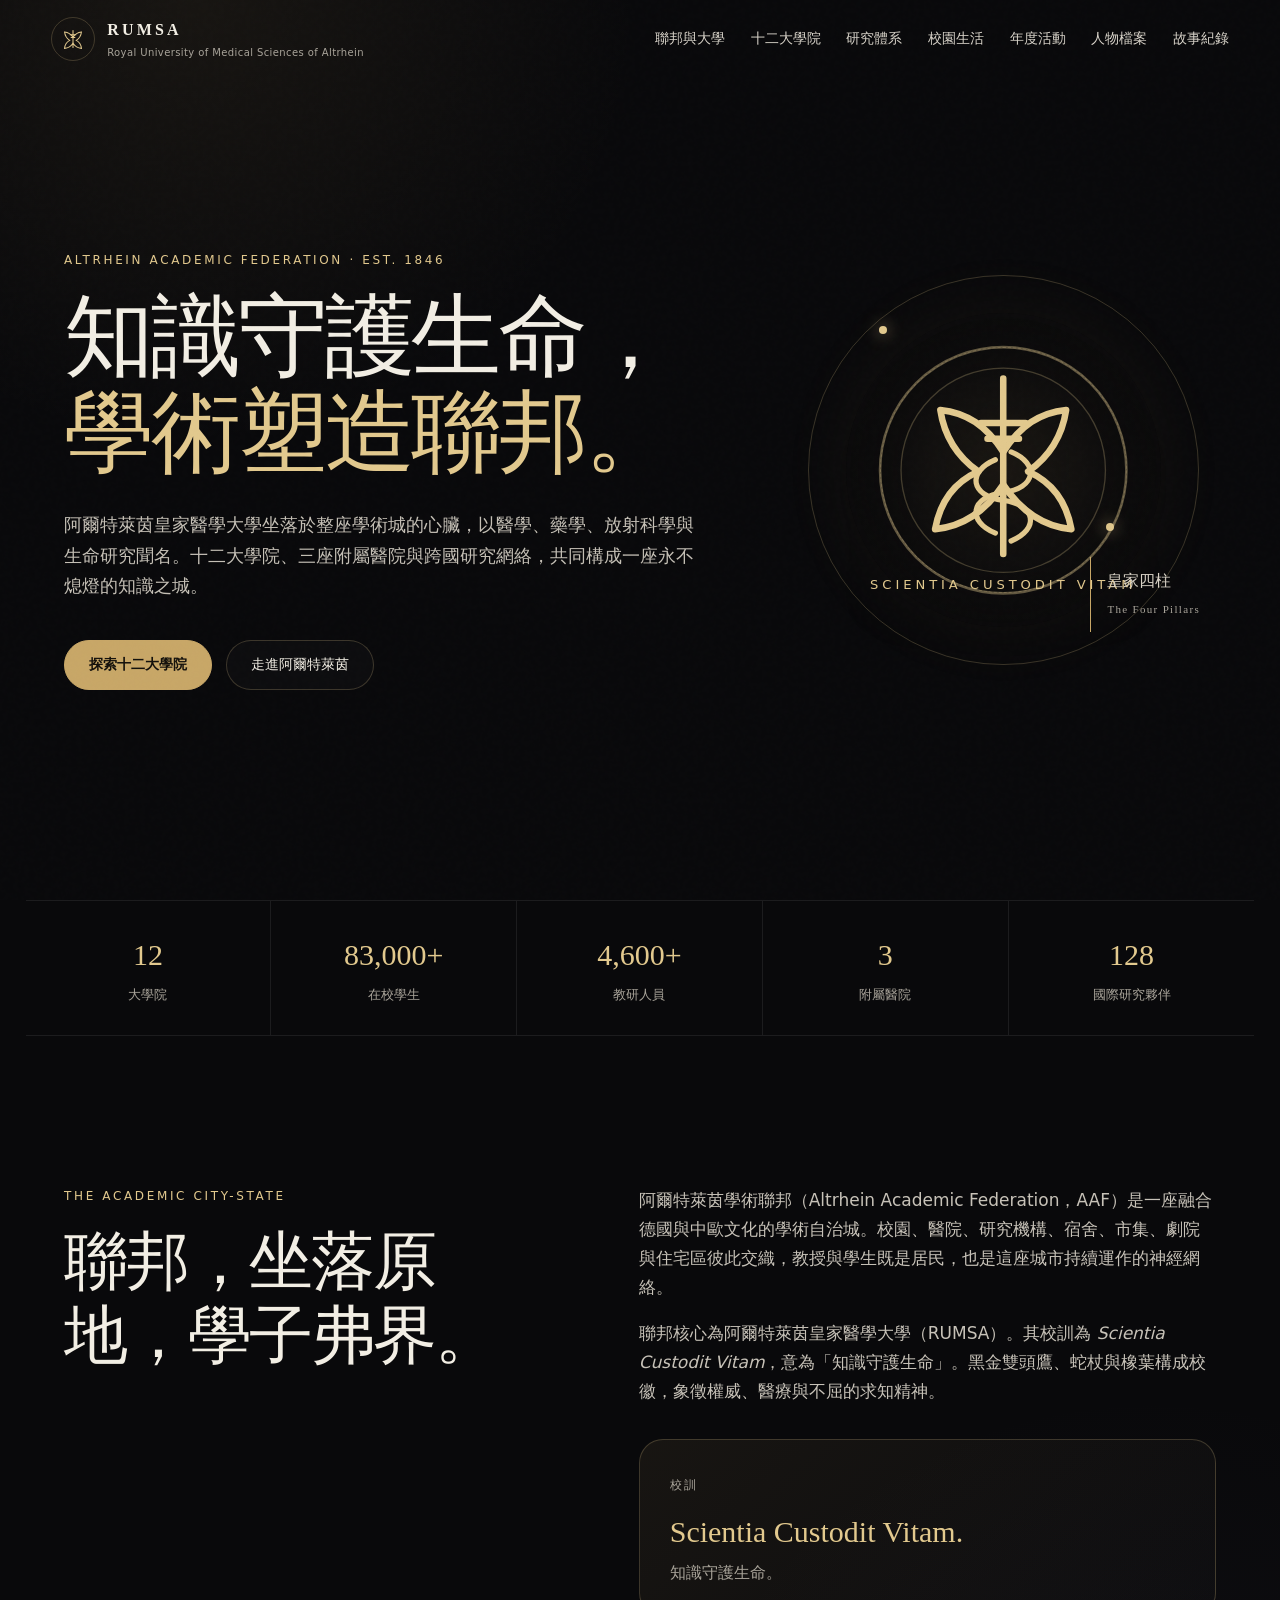
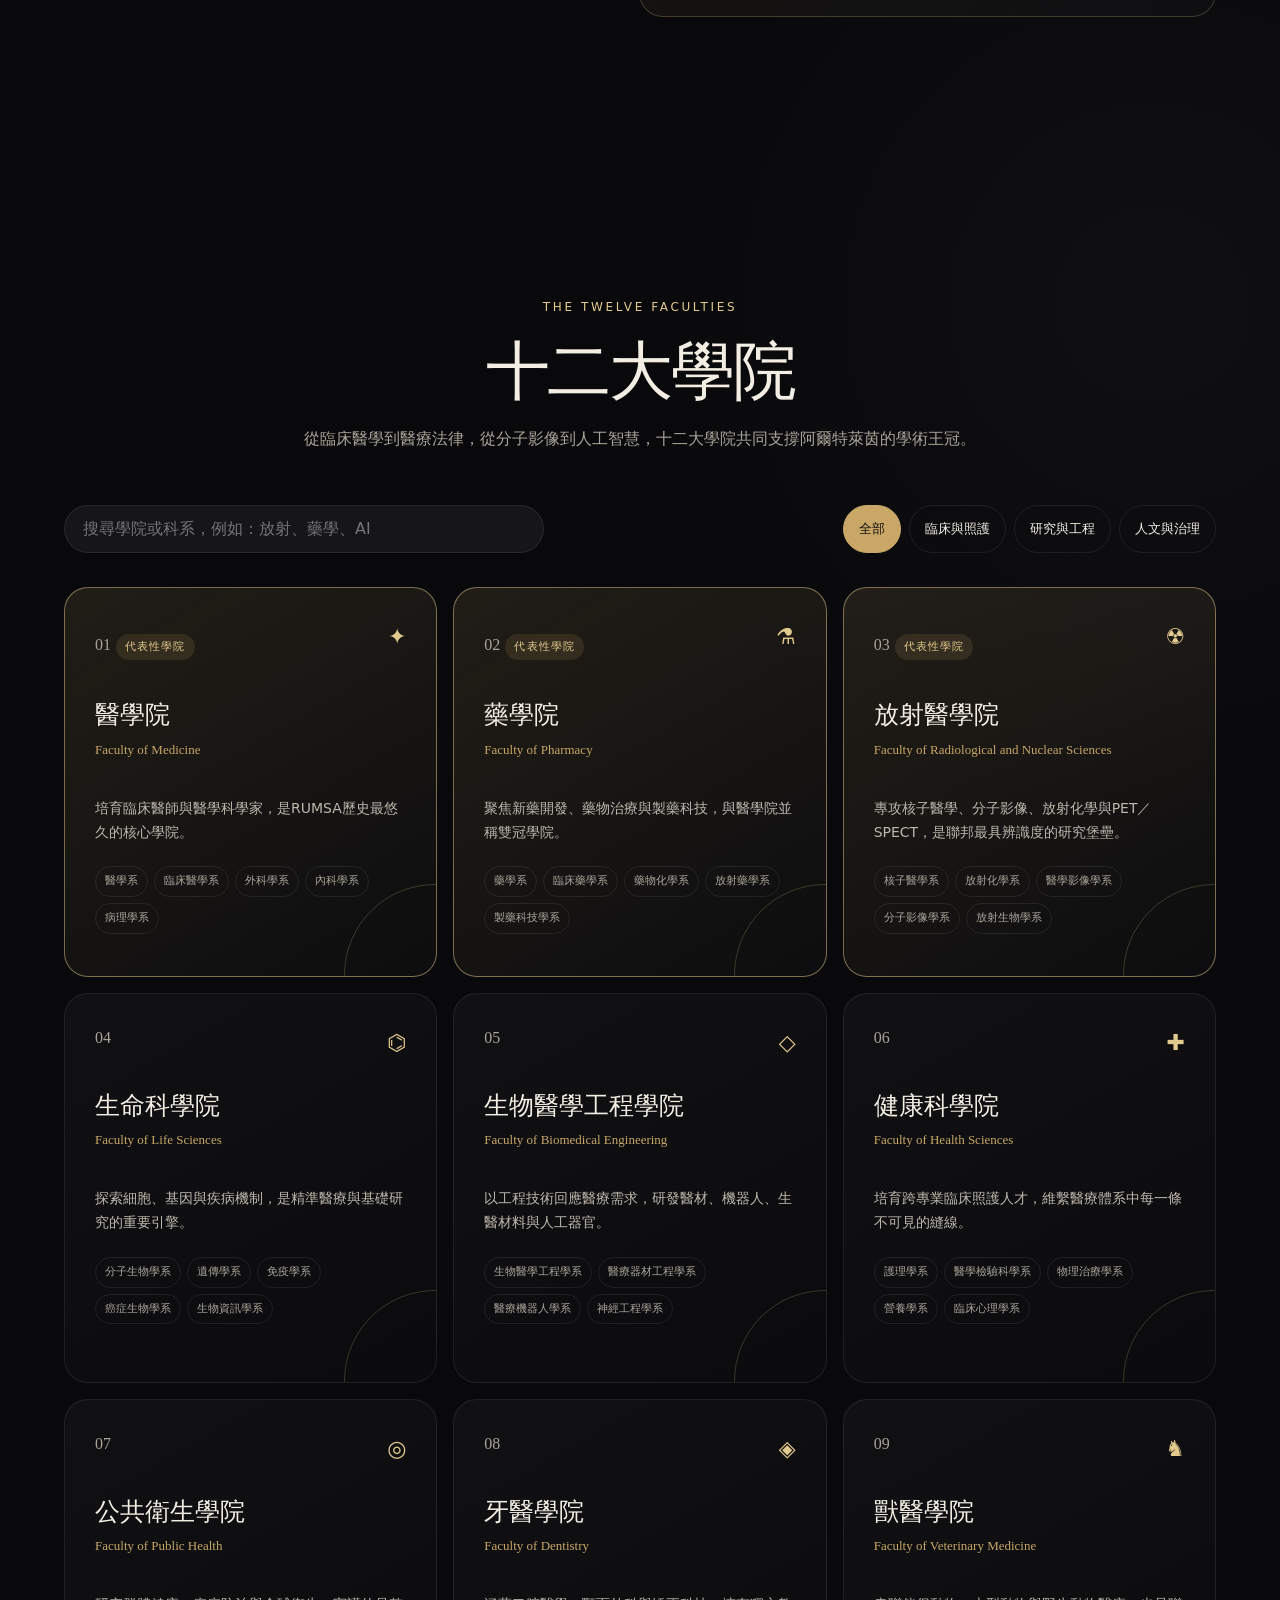
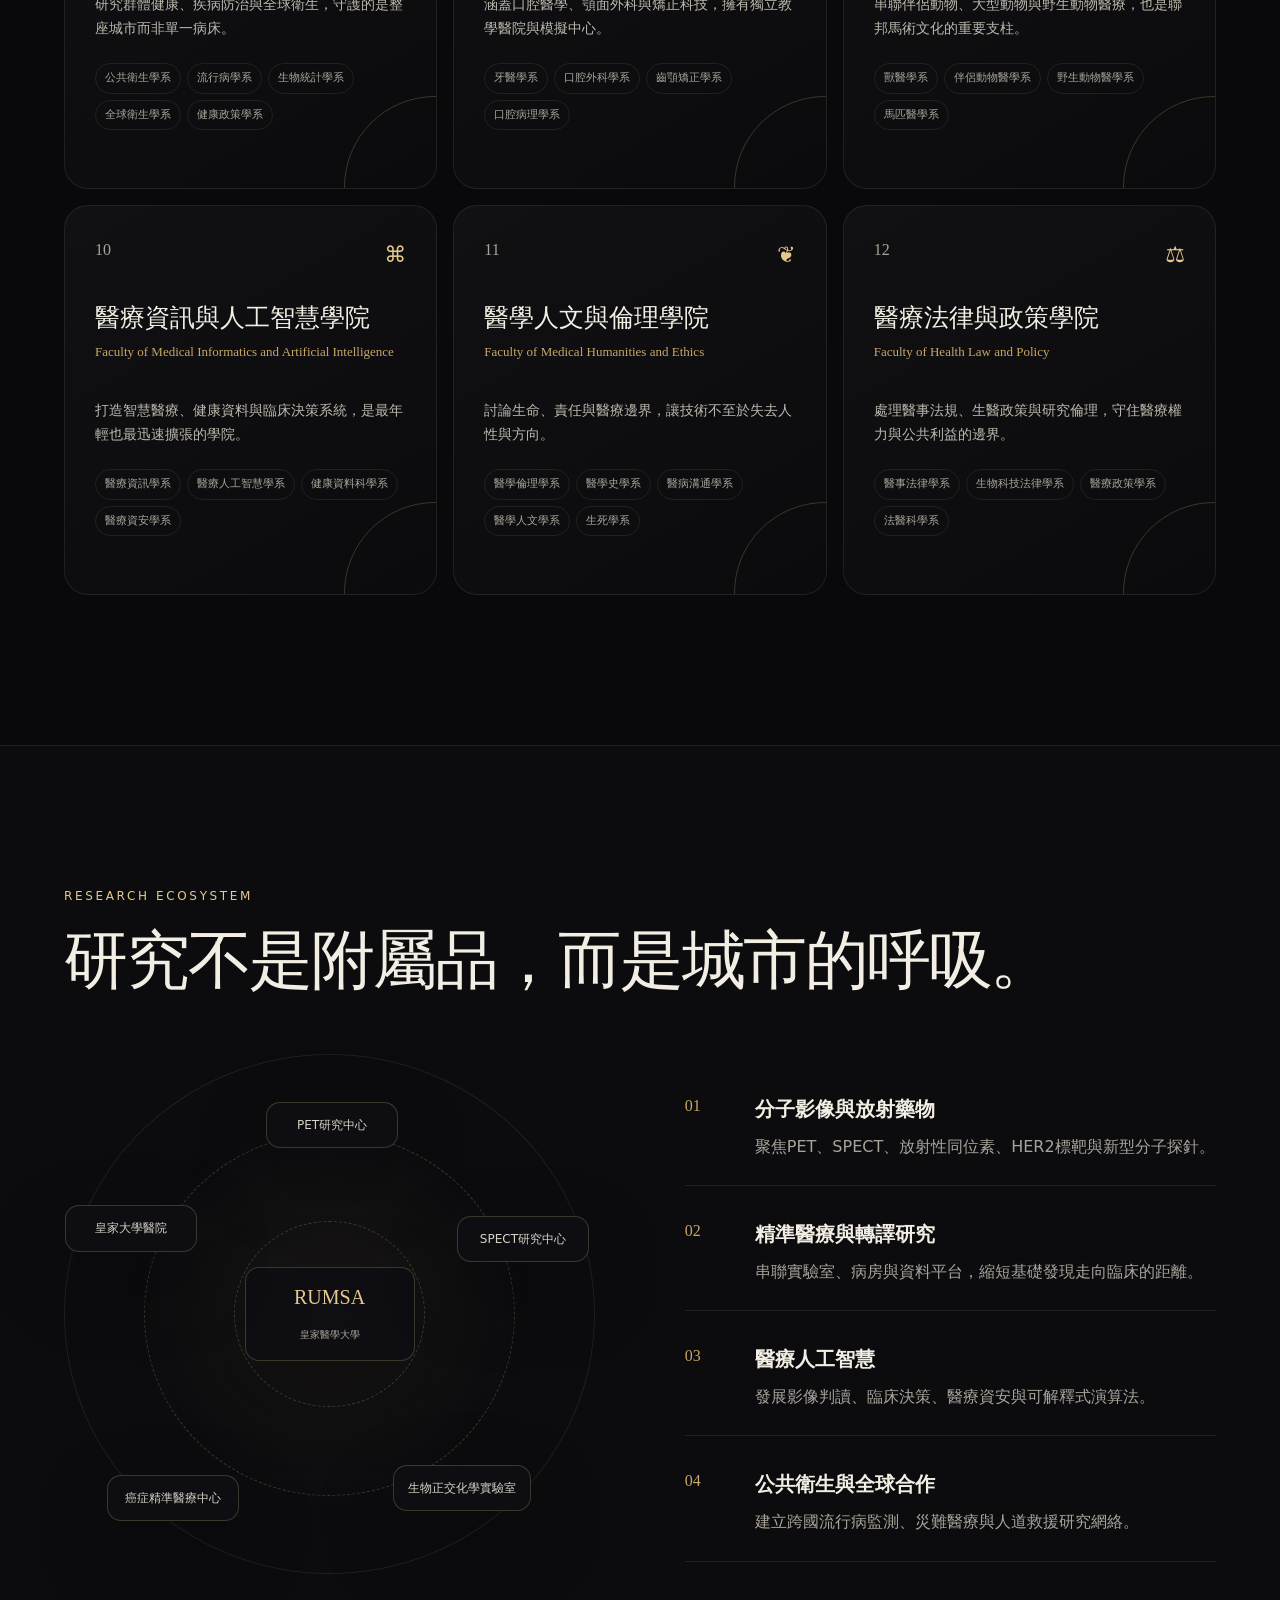
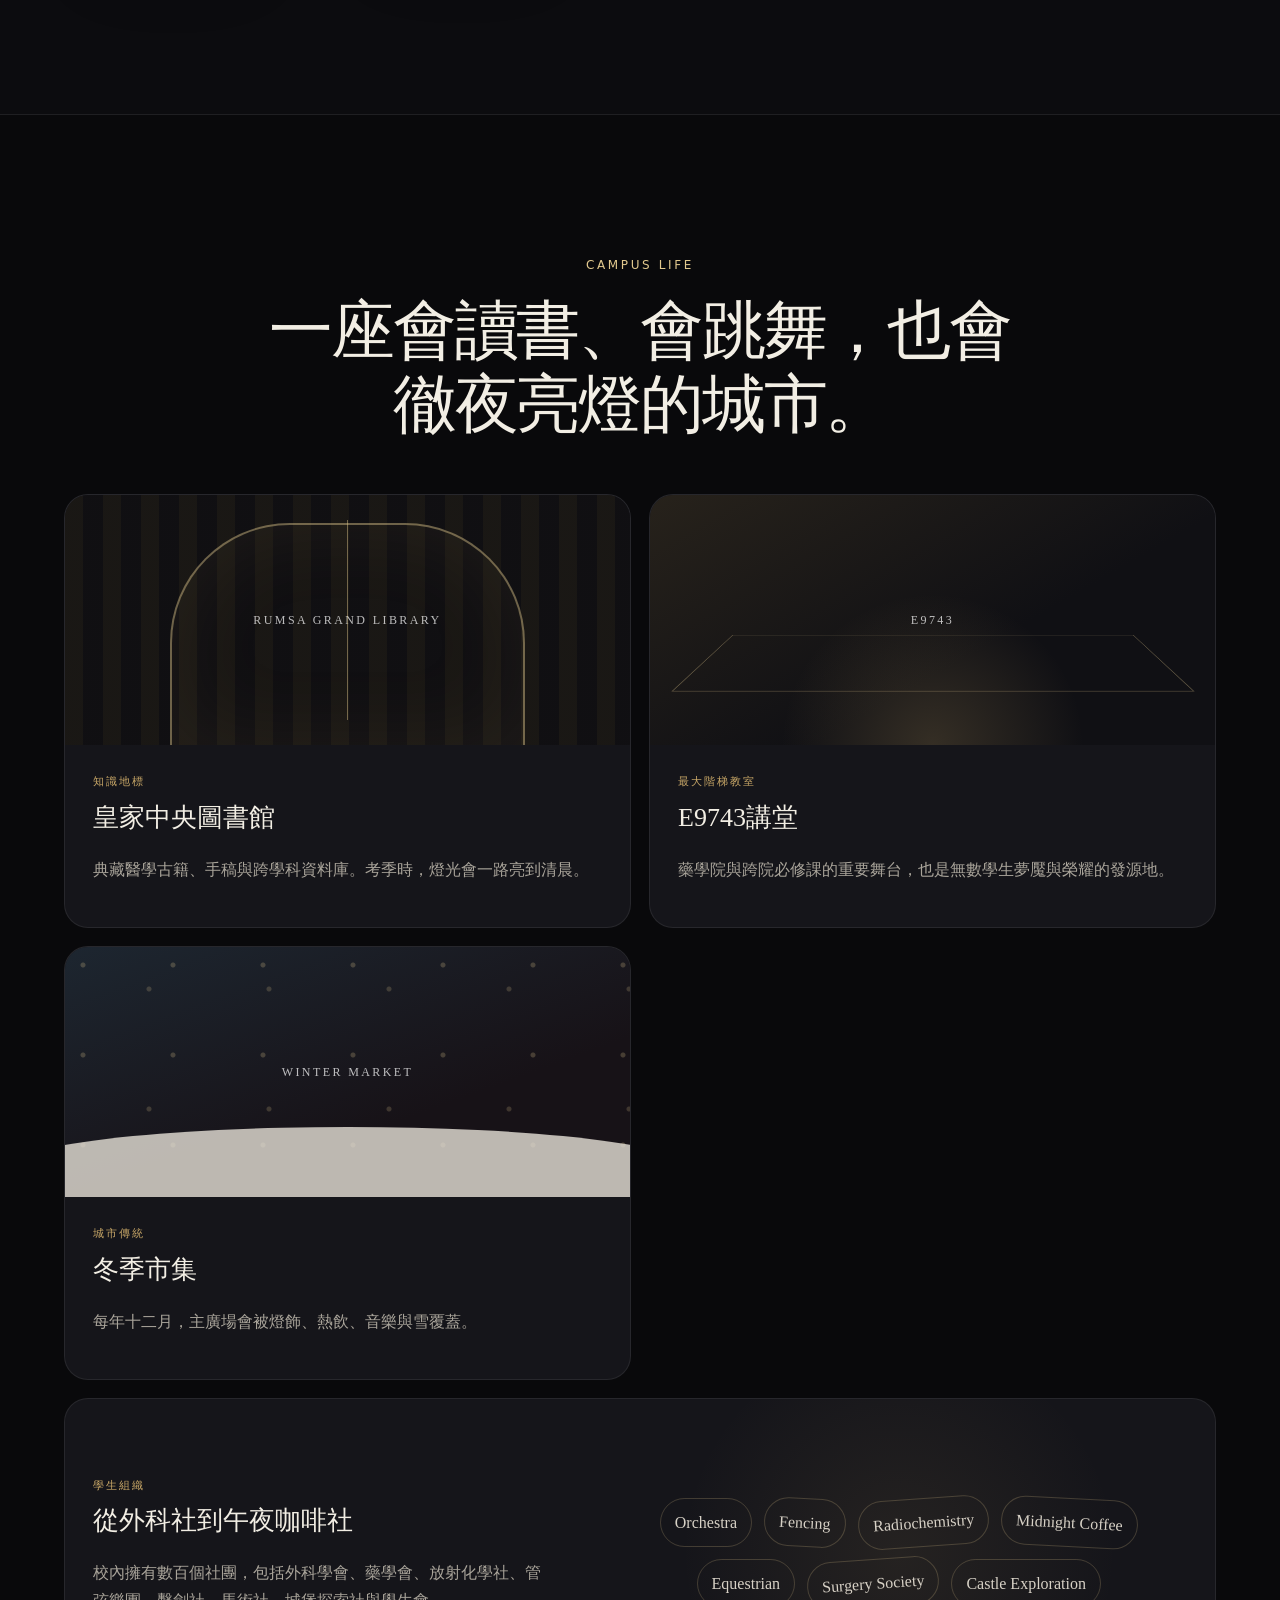
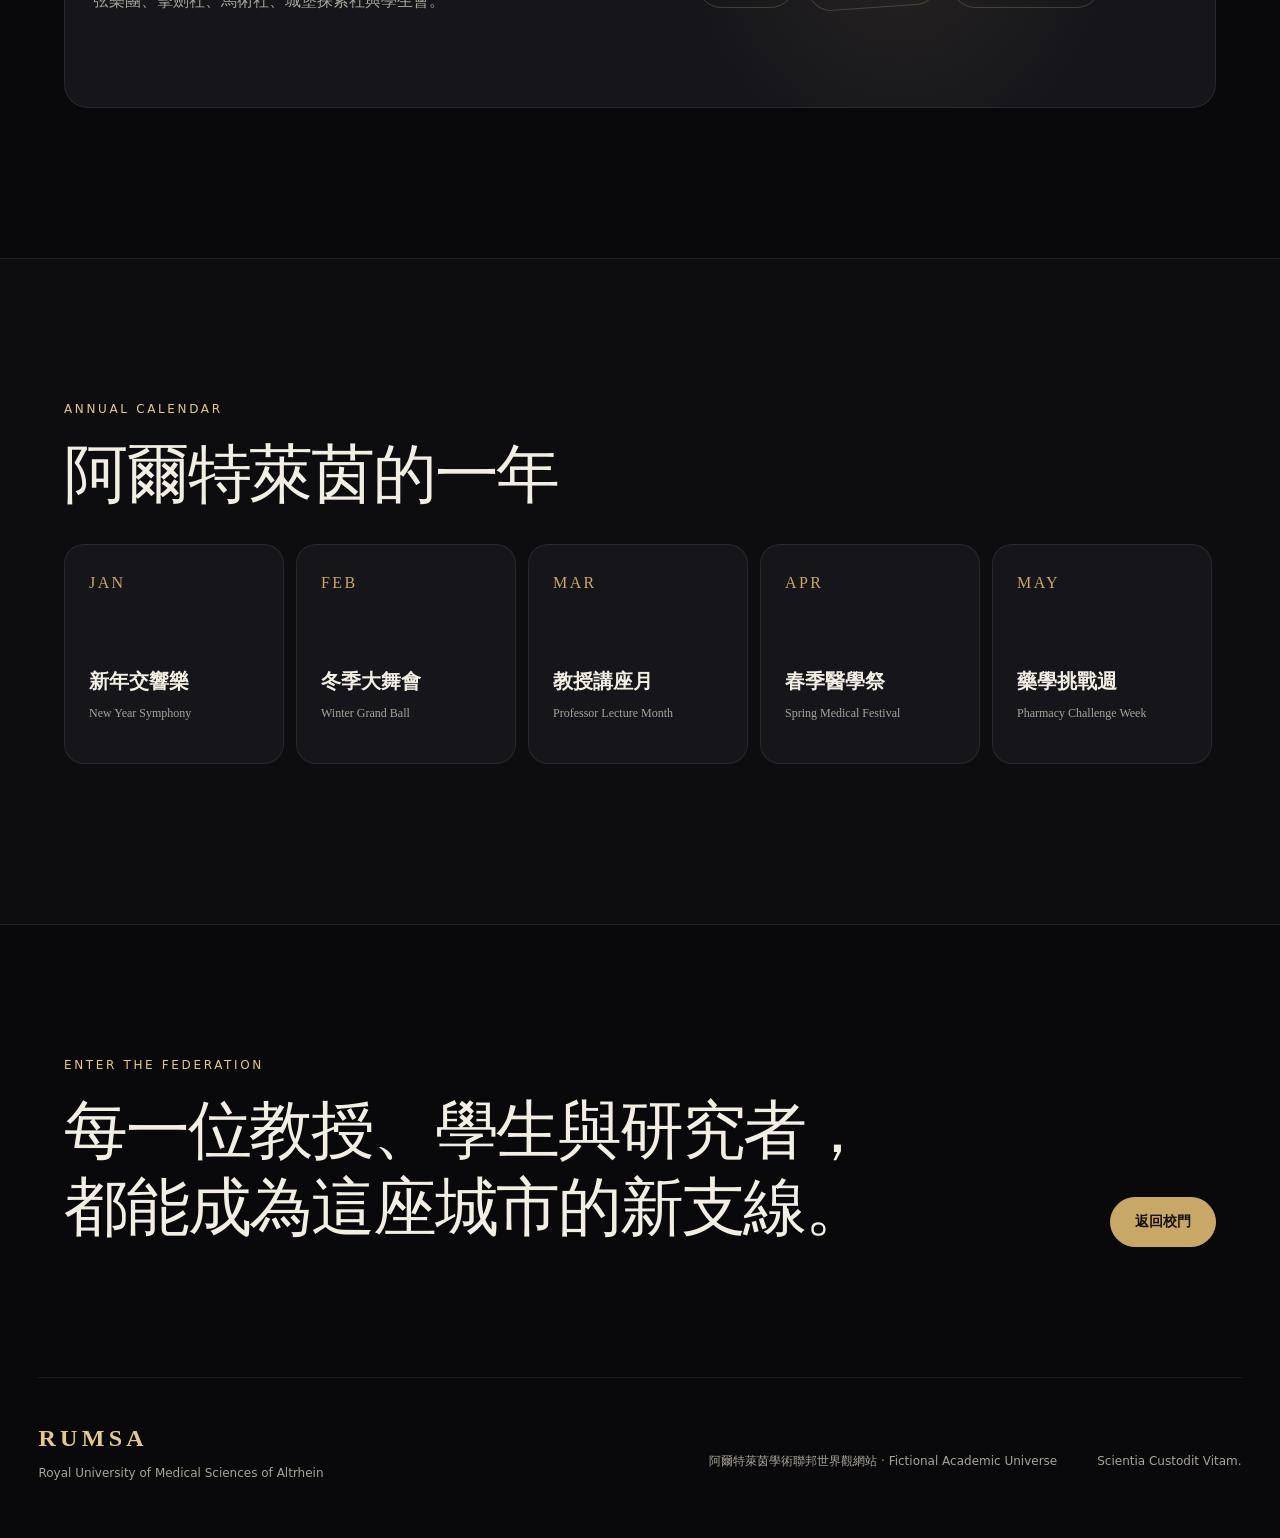
==== commit d8129755: "Update index.html" ====
--- a/index.html
+++ b/index.html
@@ -134,20 +134,20 @@
           <p>聚焦新藥開發、藥物治療與製藥科技，與醫學院並稱雙冠學院。</p>
           <ul><li>藥學系</li><li>臨床藥學系</li><li>藥物化學系</li><li>放射藥學系</li><li>製藥科技學系</li></ul>
         </article>
-
-        <article class="faculty-card reveal" data-category="science" data-search="生命科學院 life sciences 分子生物 遺傳 免疫 微生物 癌症 生物資訊">
-          <span class="faculty-index">03</span><span class="faculty-symbol">⌬</span>
-          <h3>生命科學院</h3><p class="faculty-en">Faculty of Life Sciences</p>
-          <p>探索細胞、基因與疾病機制，是精準醫療與基礎研究的重要引擎。</p>
-          <ul><li>分子生物學系</li><li>遺傳學系</li><li>免疫學系</li><li>癌症生物學系</li><li>生物資訊學系</li></ul>
-        </article>
-
+        
         <article class="faculty-card featured reveal" data-category="science" data-search="放射醫學院 radiological nuclear sciences 核子醫學 放射化學 醫學影像 分子影像 pet spect 輻射">
-          <span class="faculty-index">04</span><span class="faculty-symbol">☢</span>
+          <span class="faculty-index">03</span><span class="faculty-symbol">☢</span>
           <div class="faculty-badge">代表性學院</div>
           <h3>放射醫學院</h3><p class="faculty-en">Faculty of Radiological and Nuclear Sciences</p>
           <p>專攻核子醫學、分子影像、放射化學與PET／SPECT，是聯邦最具辨識度的研究堡壘。</p>
           <ul><li>核子醫學系</li><li>放射化學系</li><li>醫學影像學系</li><li>分子影像學系</li><li>放射生物學系</li></ul>
+        </article>
+        
+        <article class="faculty-card reveal" data-category="science" data-search="生命科學院 life sciences 分子生物 遺傳 免疫 微生物 癌症 生物資訊">
+          <span class="faculty-index">04</span><span class="faculty-symbol">⌬</span>
+          <h3>生命科學院</h3><p class="faculty-en">Faculty of Life Sciences</p>
+          <p>探索細胞、基因與疾病機制，是精準醫療與基礎研究的重要引擎。</p>
+          <ul><li>分子生物學系</li><li>遺傳學系</li><li>免疫學系</li><li>癌症生物學系</li><li>生物資訊學系</li></ul>
         </article>
 
         <article class="faculty-card reveal" data-category="science" data-search="生物醫學工程學院 biomedical engineering 醫療器材 生醫材料 機器人 神經工程 人工器官">
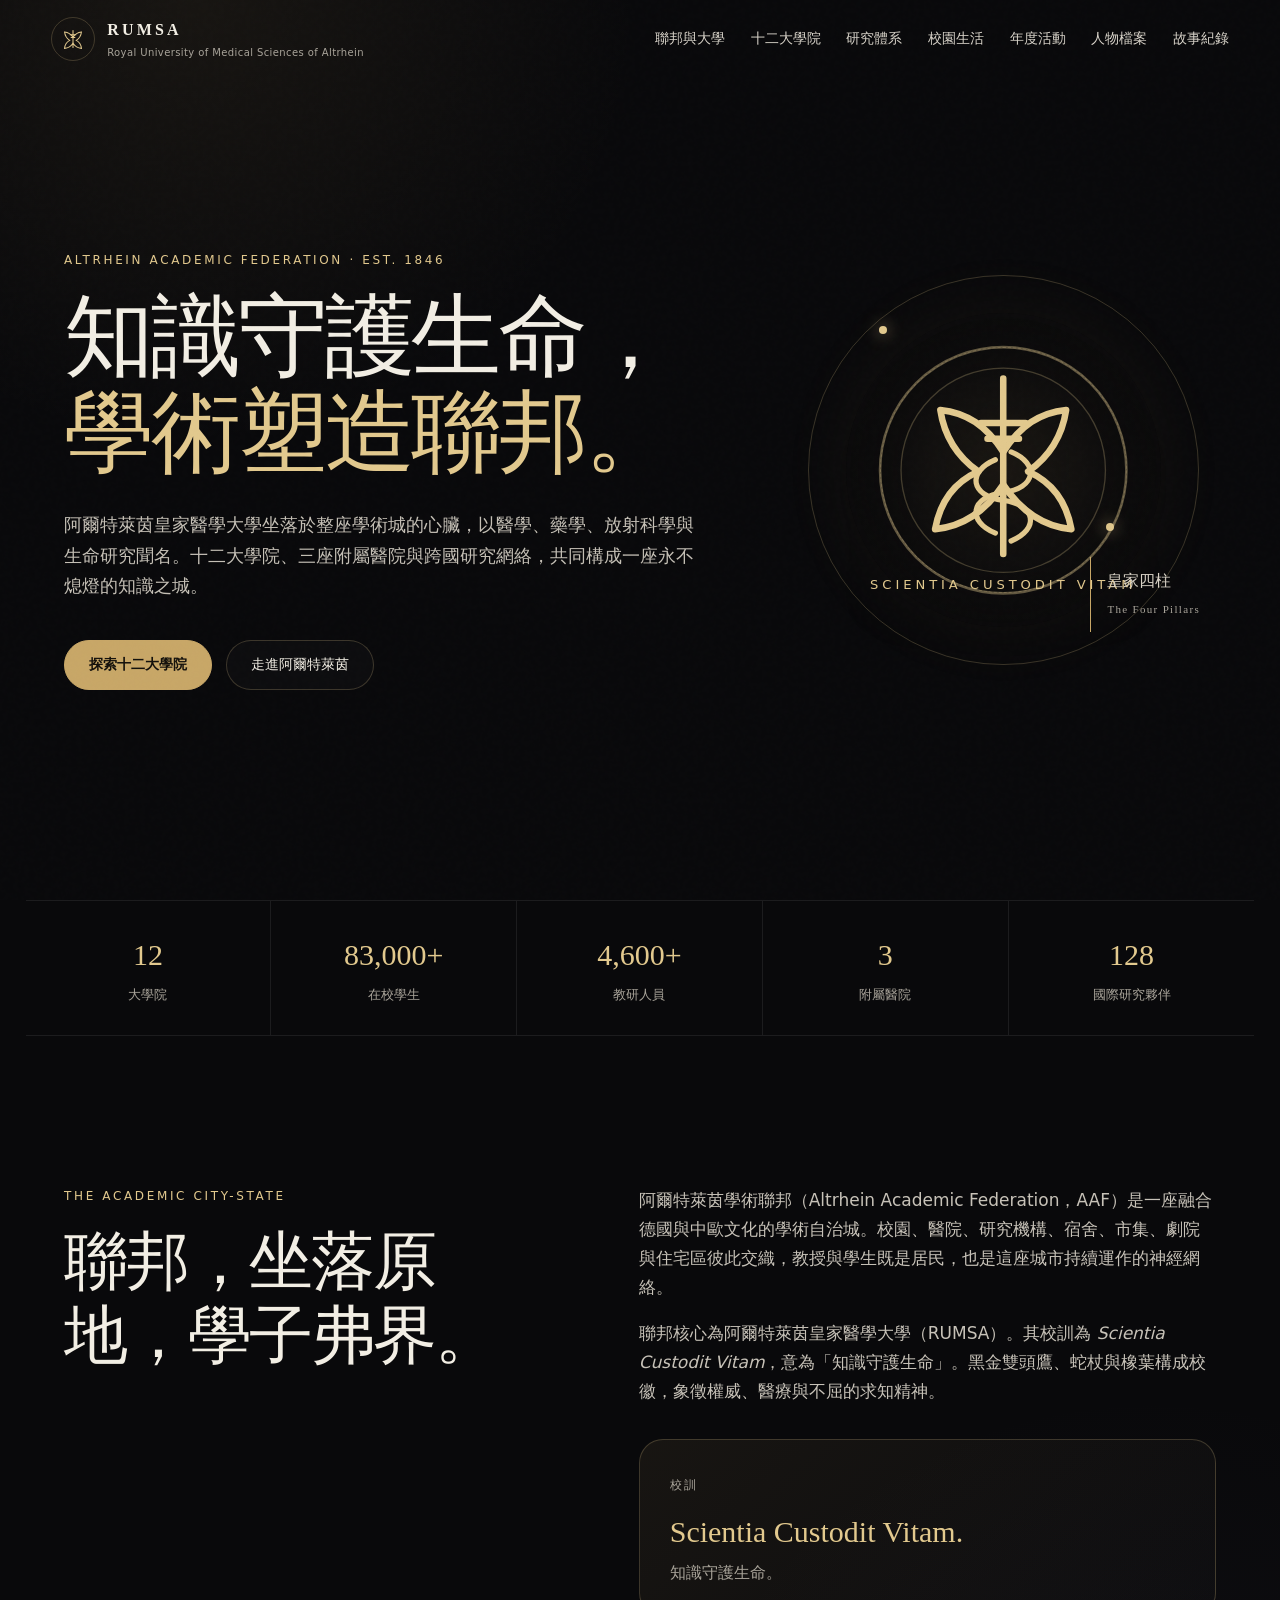
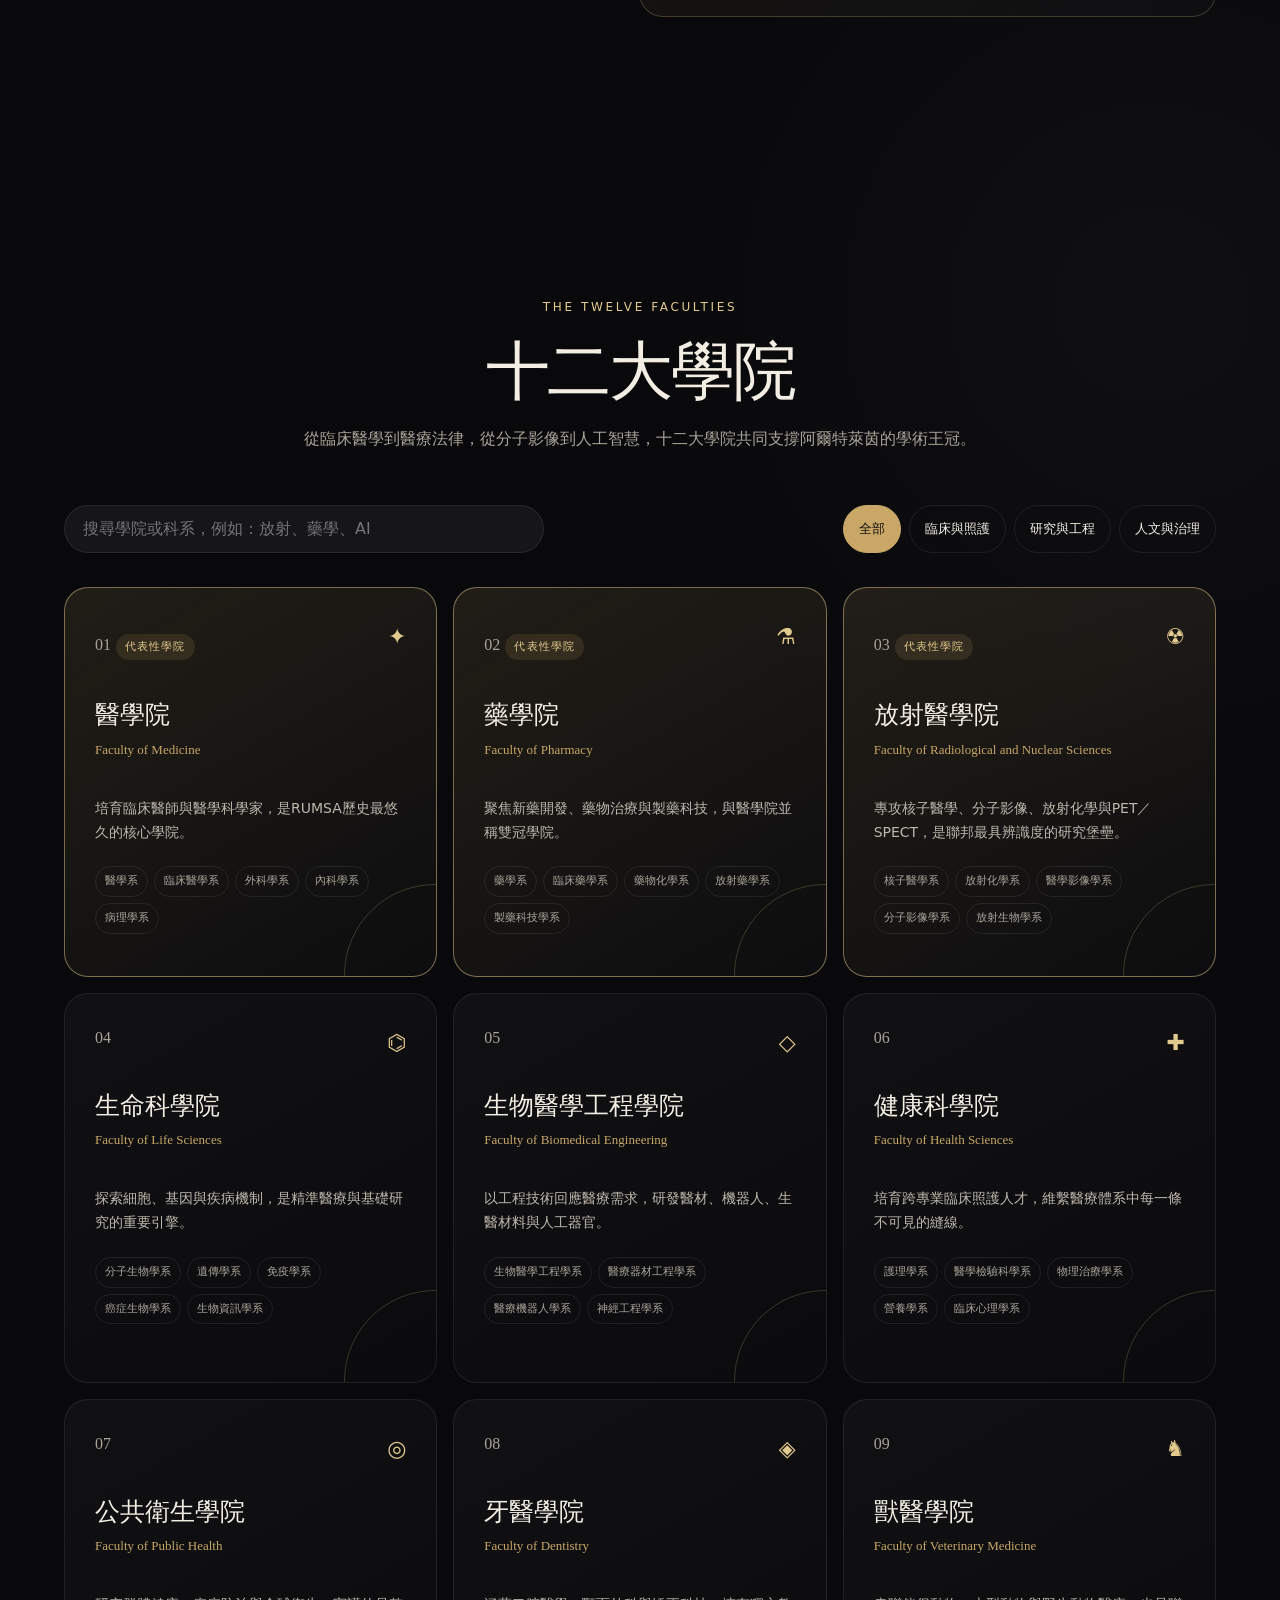
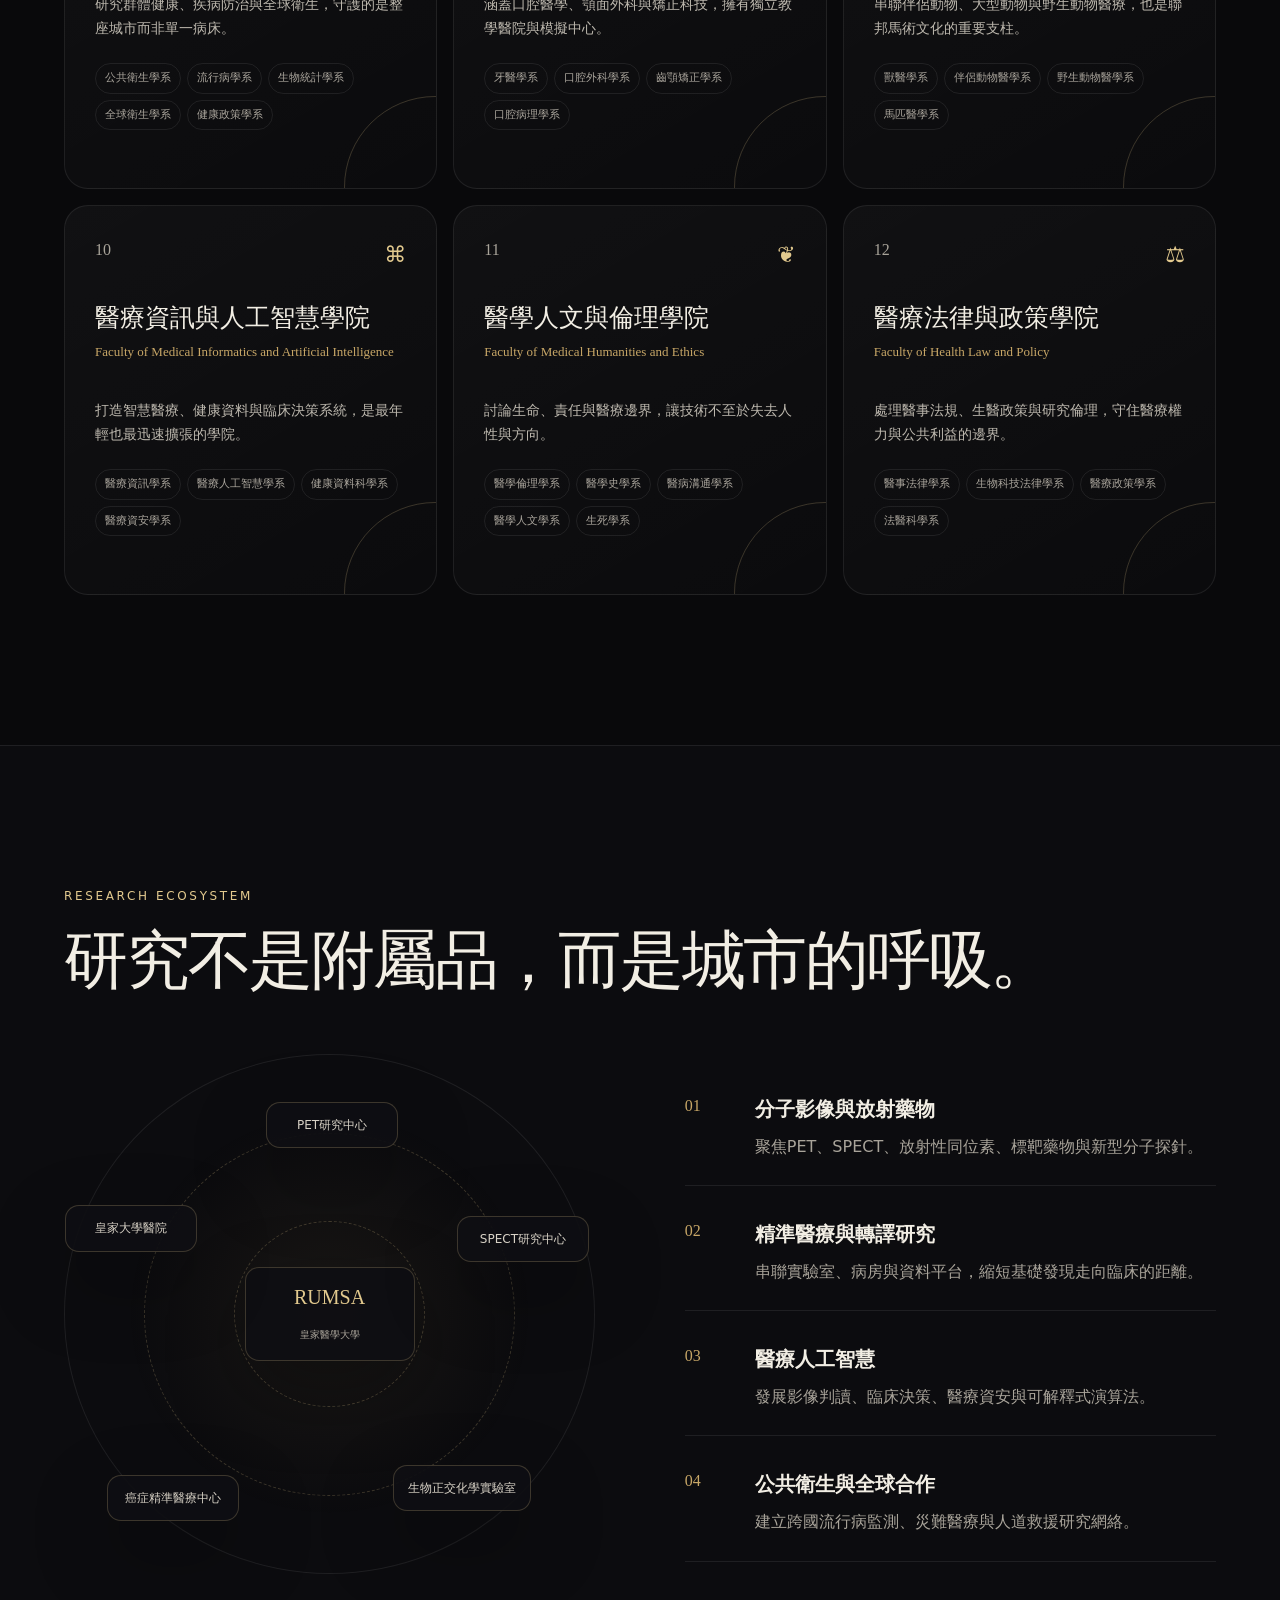
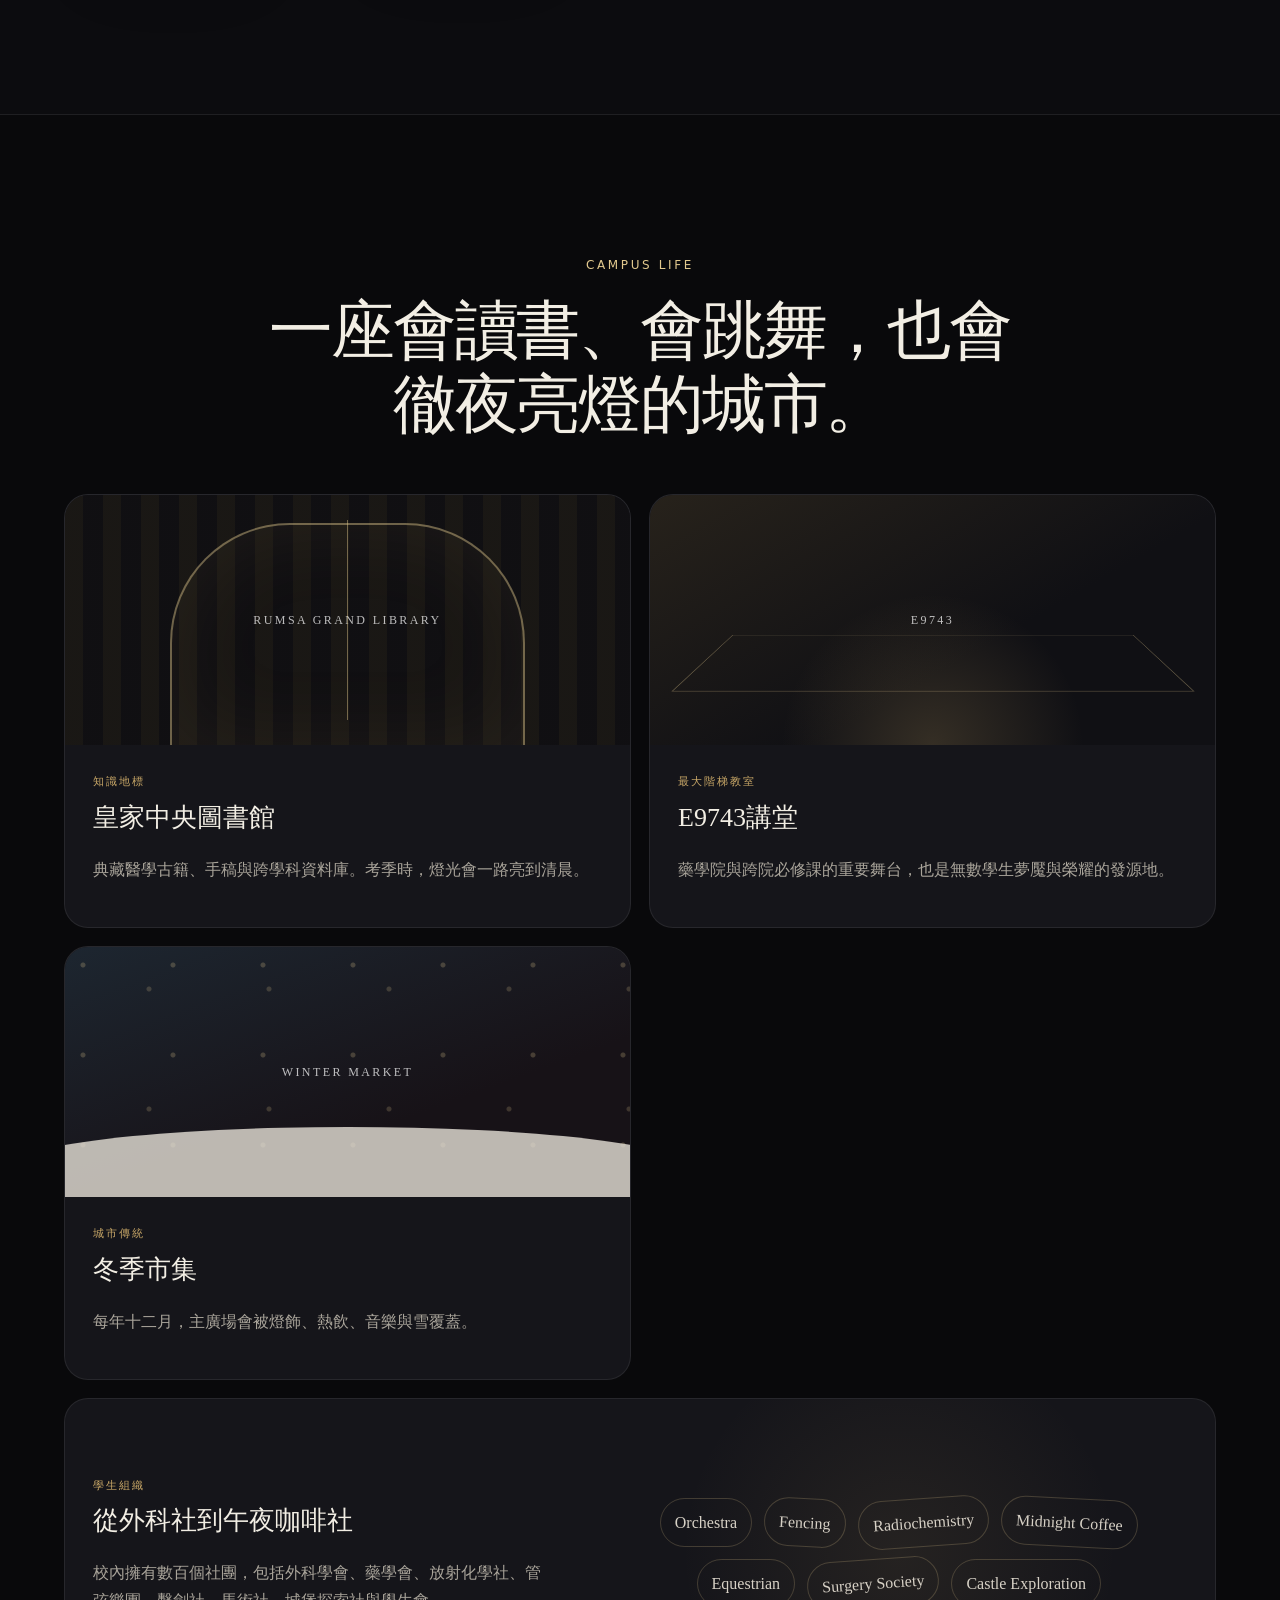
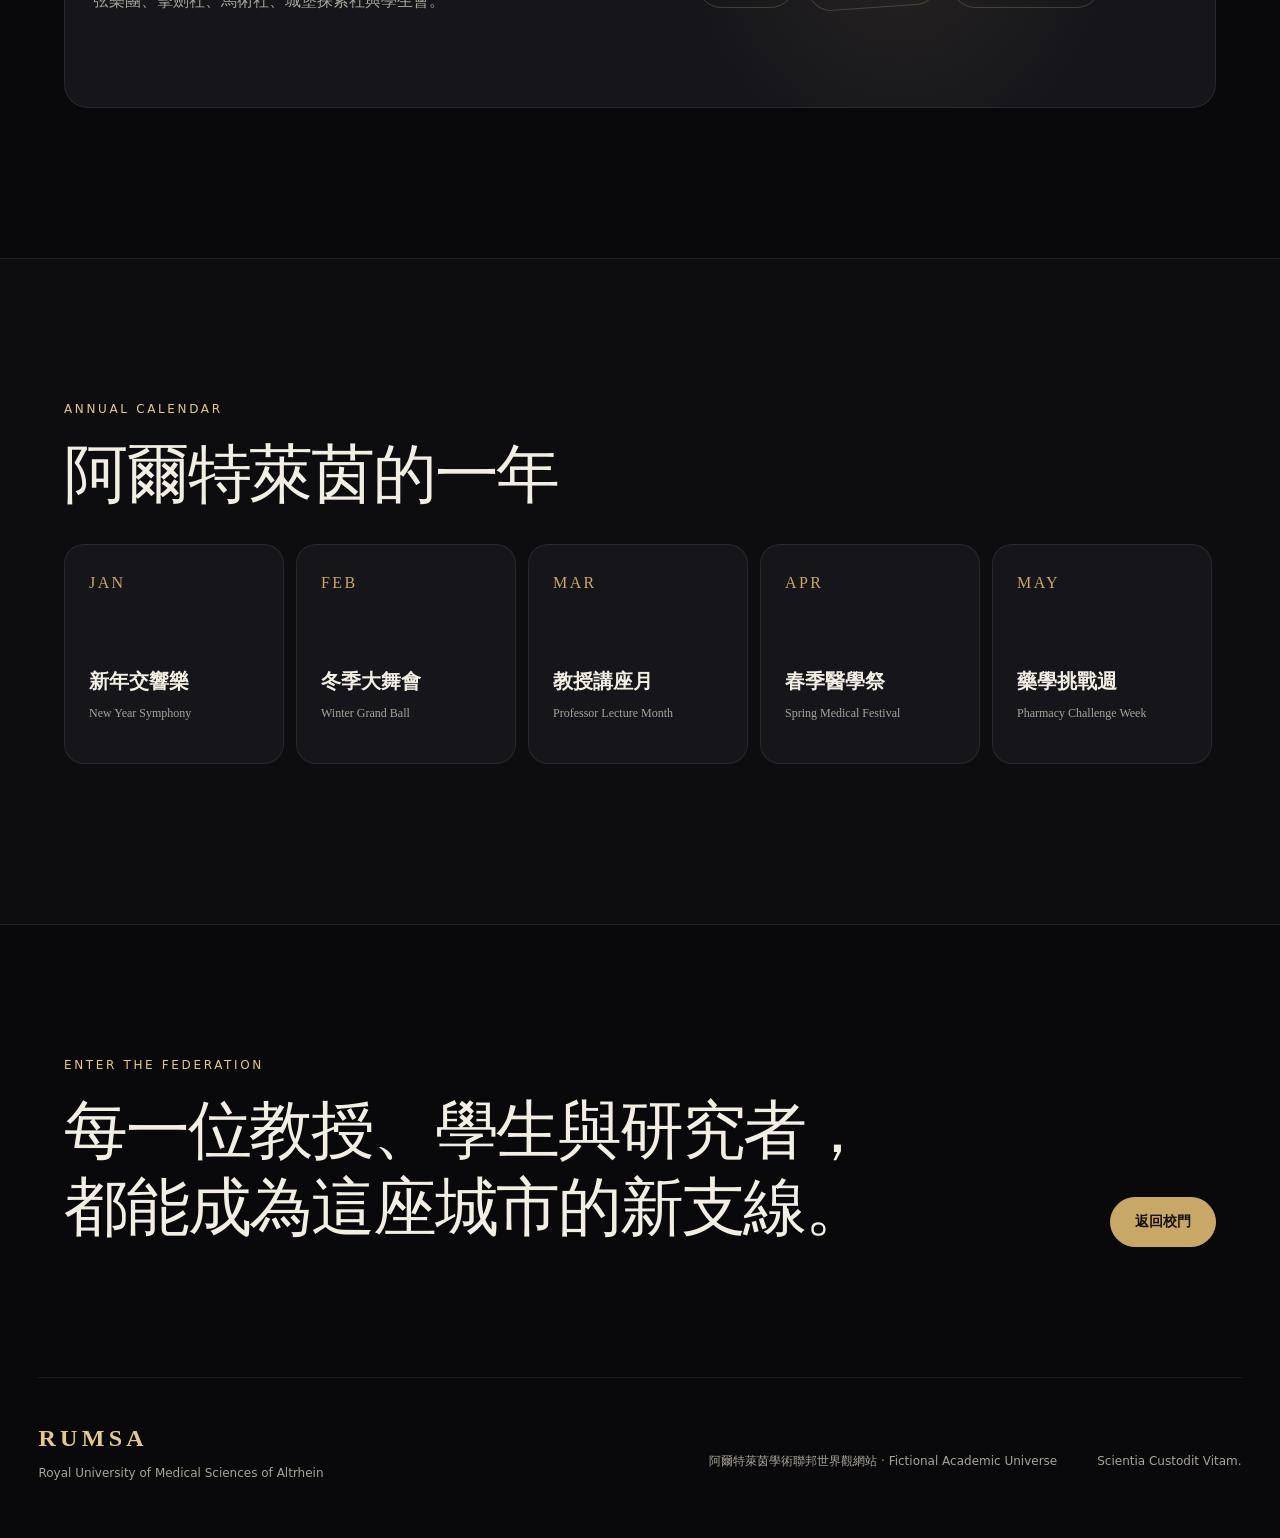
==== commit 17307fd3: "Update index.html" ====
--- a/index.html
+++ b/index.html
@@ -227,7 +227,7 @@
           <div class="research-list reveal">
             <article>
               <span>01</span>
-              <div><h3>分子影像與放射藥物</h3><p>聚焦PET、SPECT、放射性同位素、HER2標靶與新型分子探針。</p></div>
+              <div><h3>分子影像與放射藥物</h3><p>聚焦PET、SPECT、放射性同位素、標靶藥物與新型分子探針。</p></div>
             </article>
             <article>
               <span>02</span>
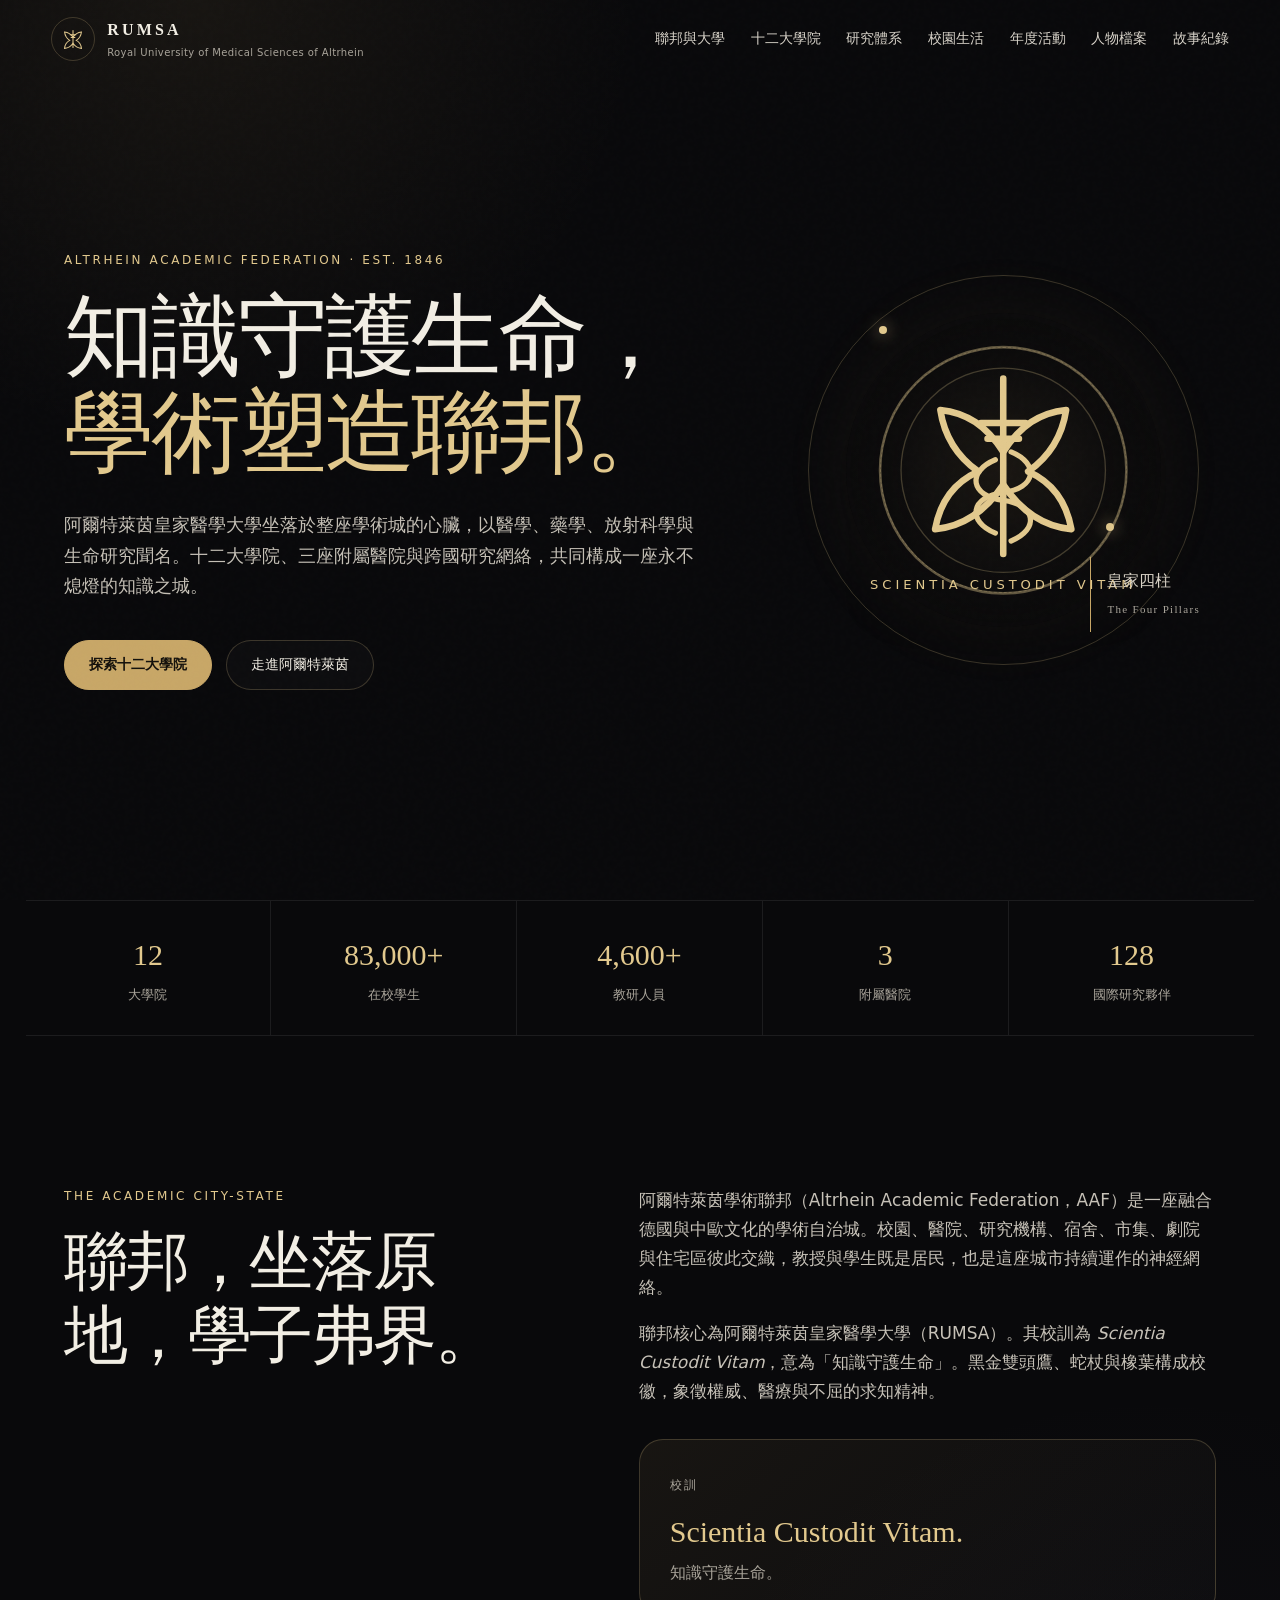
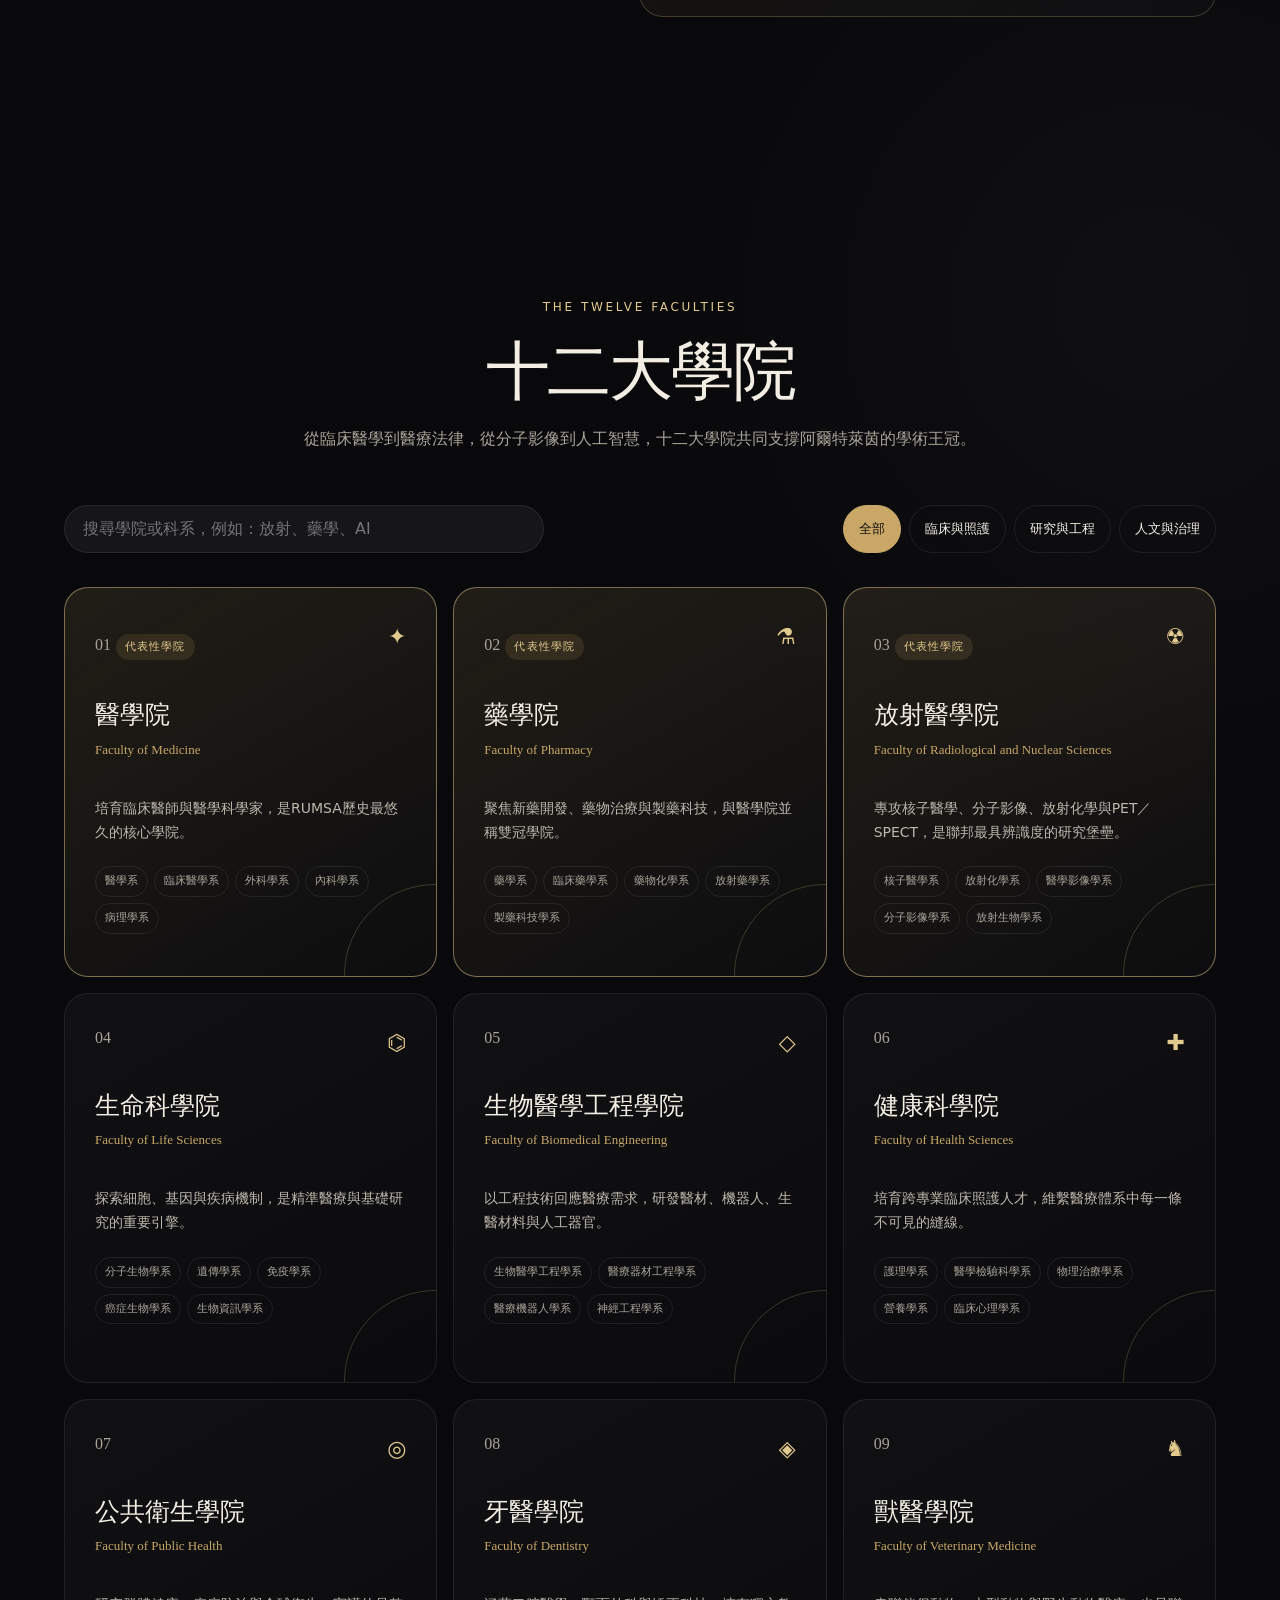
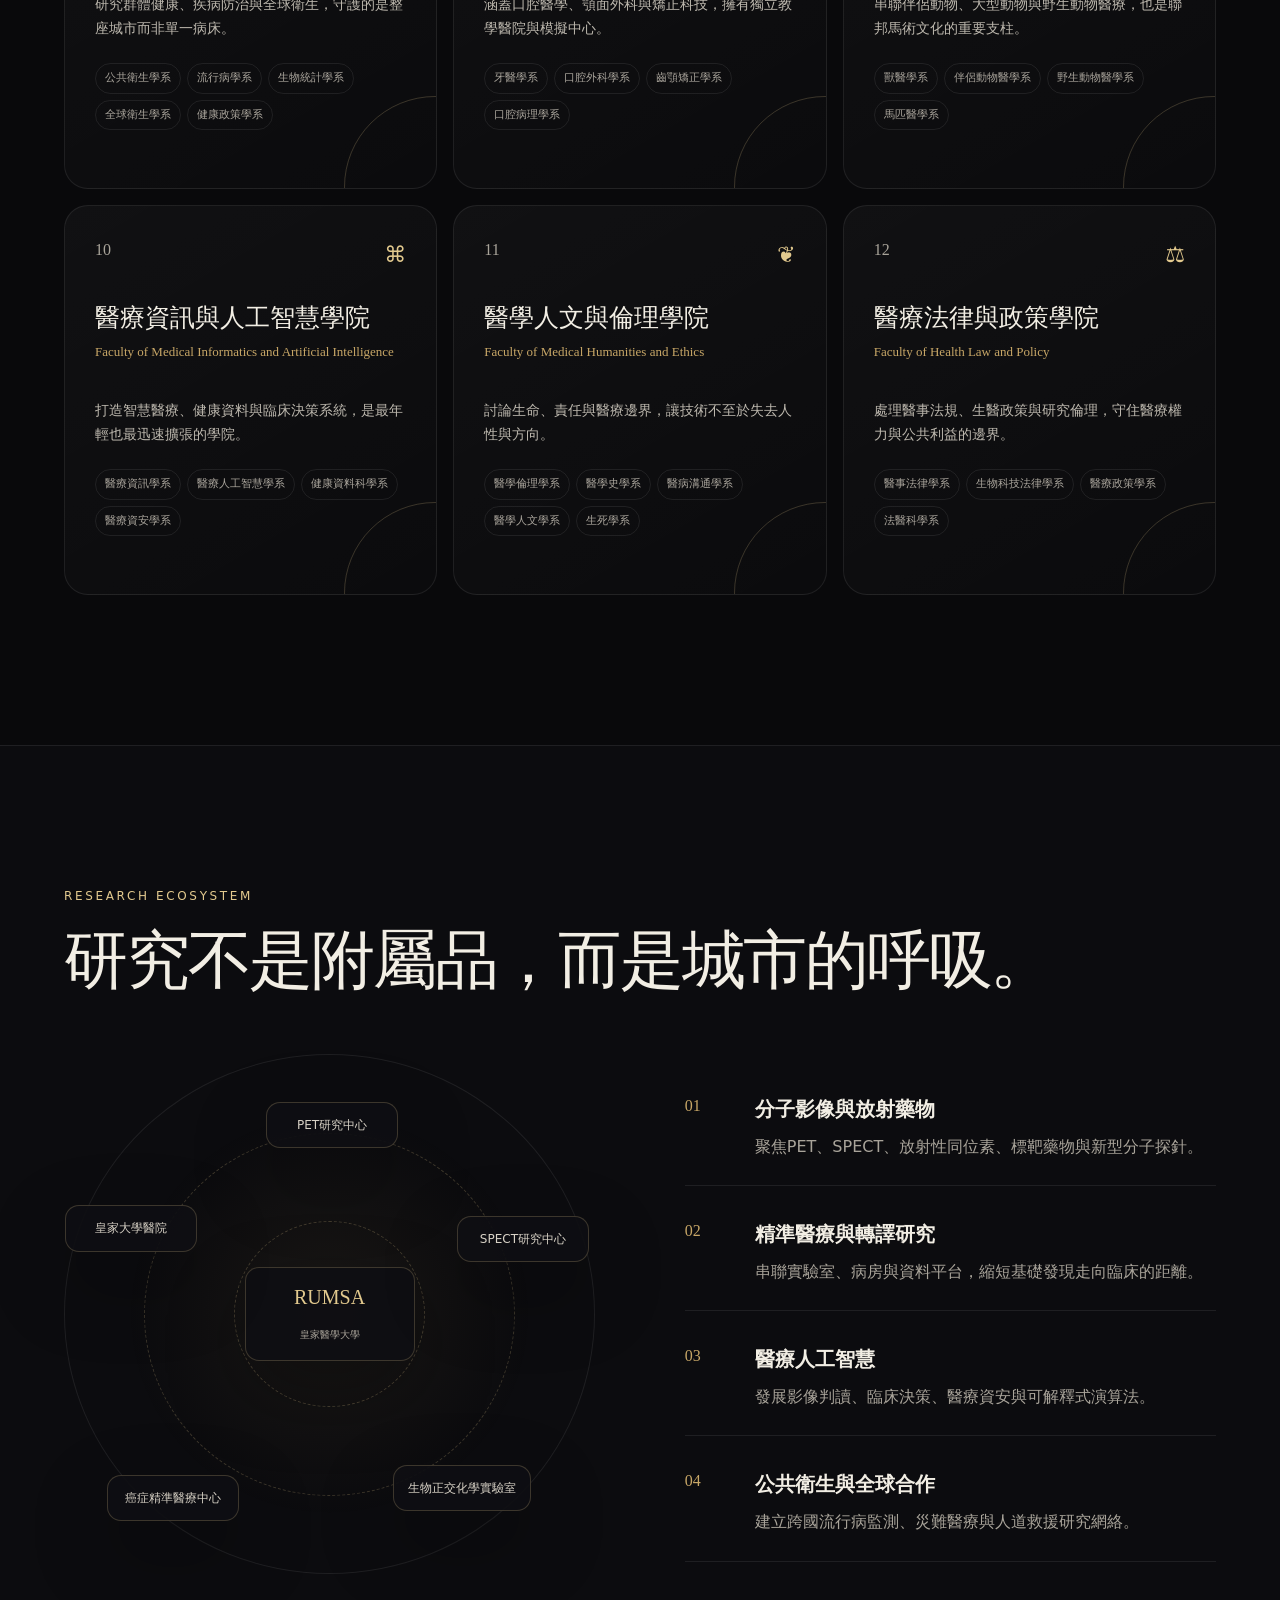
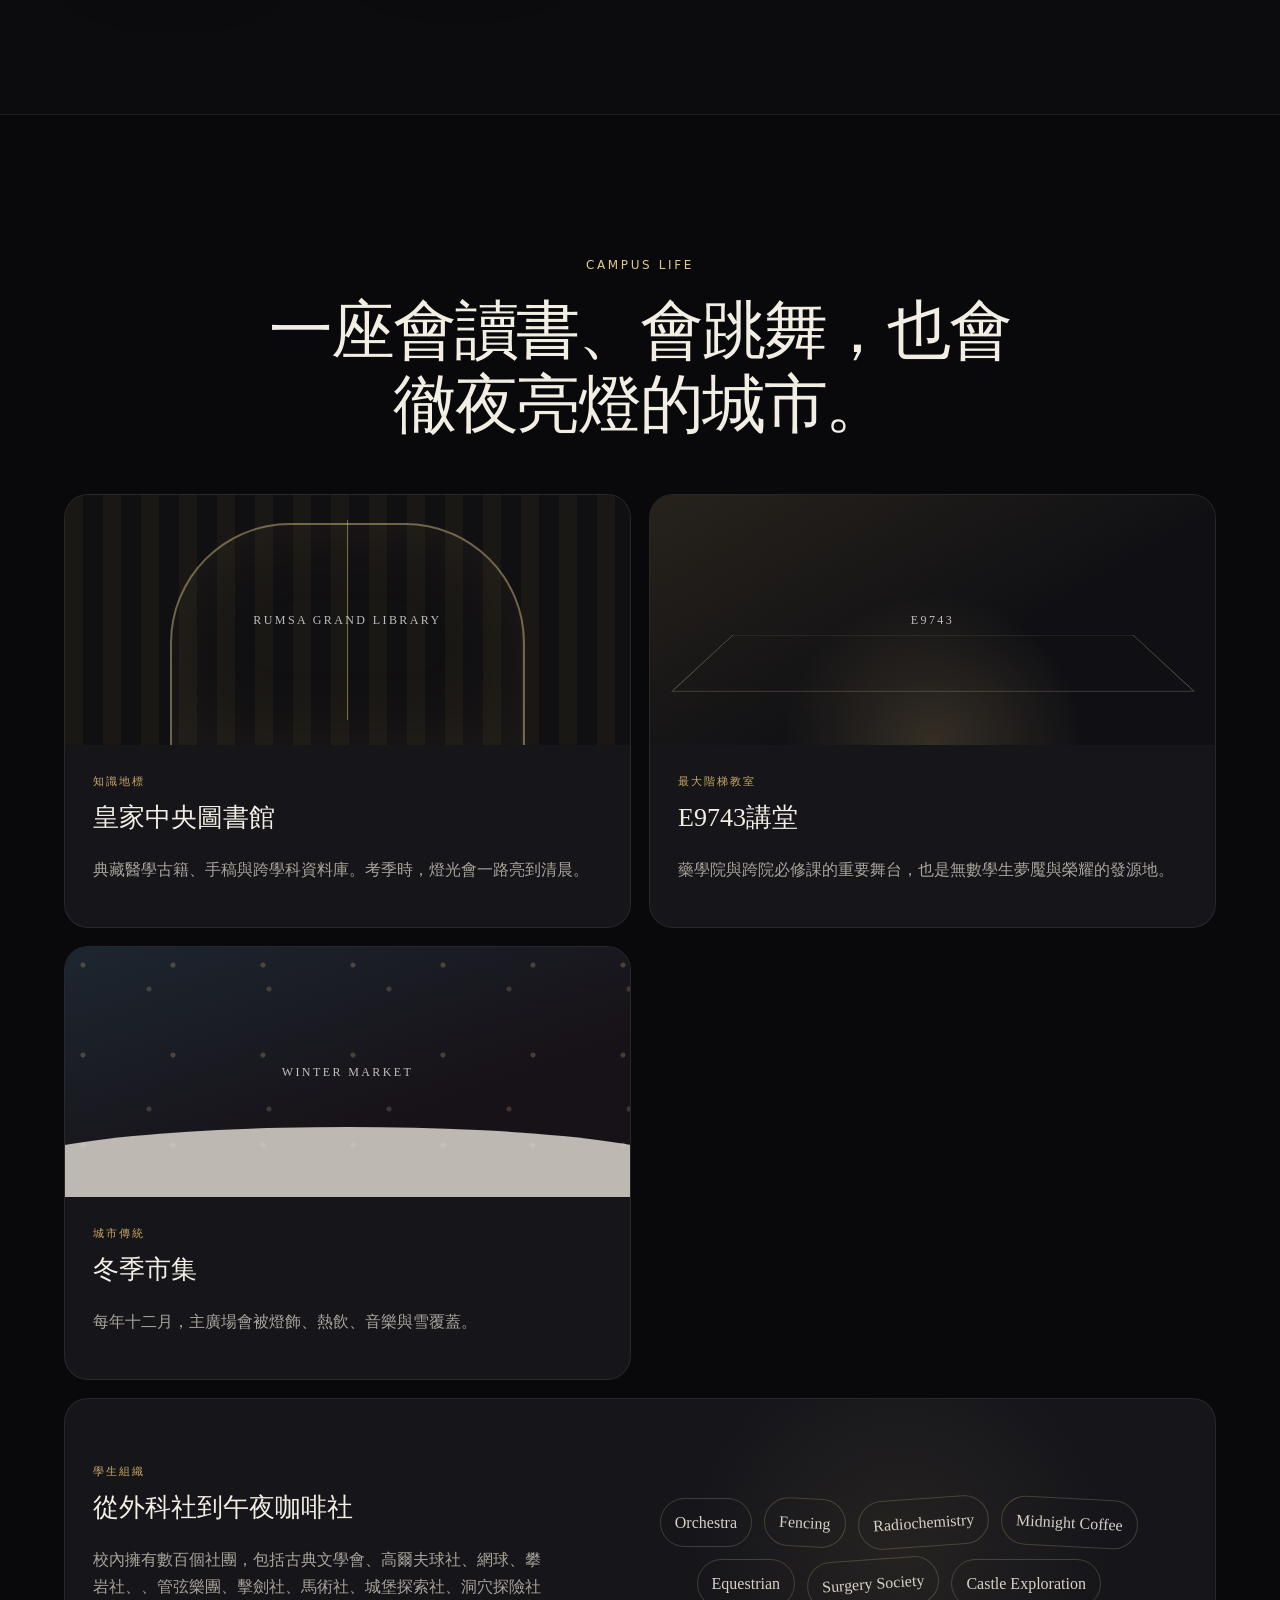
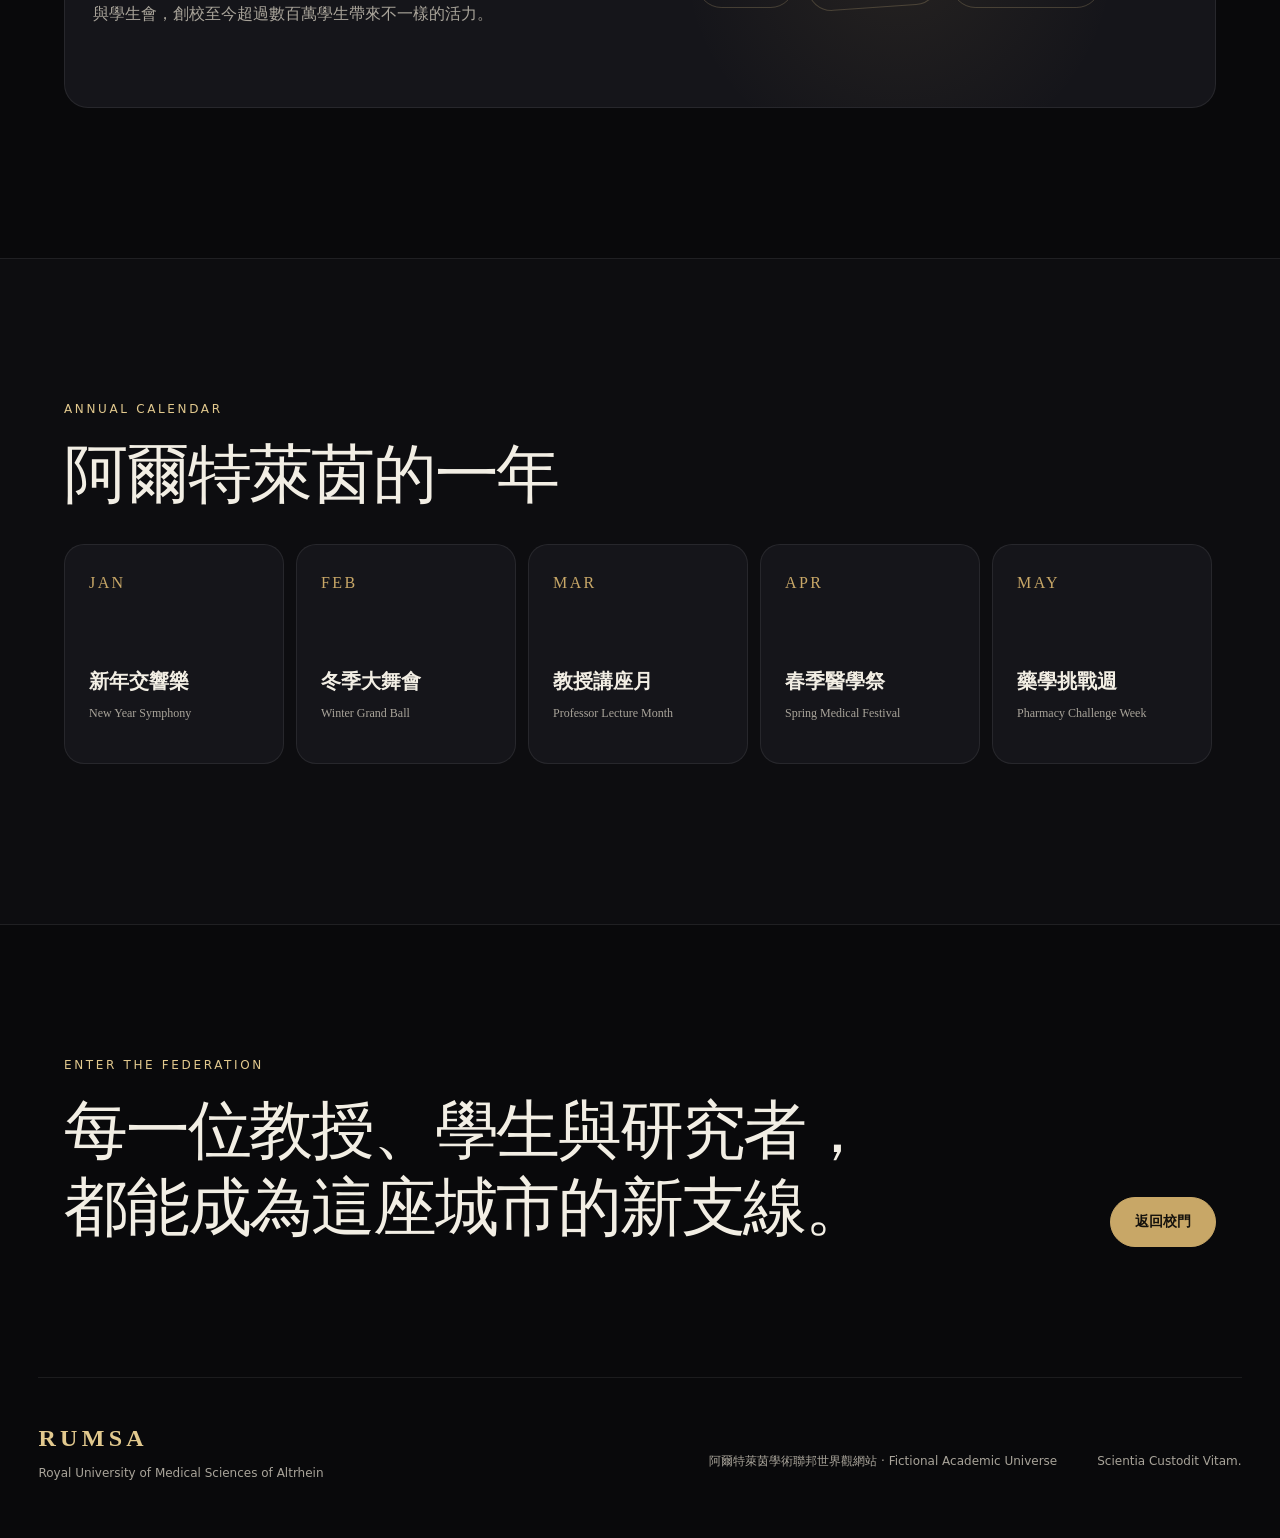
==== commit 4e9ecef5: "Update index.html" ====
--- a/index.html
+++ b/index.html
@@ -267,7 +267,7 @@
         <article class="campus-card wide reveal">
           <div>
             <p class="card-kicker">學生組織</p><h3>從外科社到午夜咖啡社</h3>
-            <p>校內擁有數百個社團，包括外科學會、藥學會、放射化學社、管弦樂團、擊劍社、馬術社、城堡探索社與學生會。</p>
+            <p>校內擁有數百個社團，包括古典文學會、高爾夫球社、網球、攀岩社、、管弦樂團、擊劍社、馬術社、城堡探索社、洞穴探險社與學生會，創校至今超過數百萬學生帶來不一樣的活力。</p>
           </div>
           <div class="club-cloud" aria-label="社團名稱">
             <span>Orchestra</span><span>Fencing</span><span>Radiochemistry</span><span>Midnight Coffee</span><span>Equestrian</span><span>Surgery Society</span><span>Castle Exploration</span>
--- a/styles.css
+++ b/styles.css
@@ -1360,3 +1360,255 @@
     grid-column: 1 / -1;
   }
 }
+/* =====================================
+   RUMSA 小說閱讀頁
+===================================== */
+
+.novel-page {
+  min-height: 100vh;
+  padding: 150px 24px 100px;
+  background:
+    radial-gradient(
+      circle at 50% 0%,
+      rgba(202, 166, 75, 0.08),
+      transparent 35%
+    ),
+    #09090b;
+  color: #f1eee7;
+}
+
+.novel-article {
+  width: min(780px, 100%);
+  margin: 0 auto;
+}
+
+.novel-header {
+  margin-bottom: 80px;
+  padding-bottom: 50px;
+  border-bottom: 1px solid rgba(210, 174, 82, 0.25);
+  text-align: center;
+}
+
+.novel-category {
+  margin: 0 0 20px;
+  color: #d3ae55;
+  font-size: 0.72rem;
+  font-weight: 600;
+  letter-spacing: 0.22em;
+}
+
+.novel-header h1 {
+  margin: 0;
+  color: #f5f2eb;
+  font-size: clamp(3rem, 8vw, 6rem);
+  font-weight: 500;
+  line-height: 1.1;
+  letter-spacing: -0.04em;
+}
+
+.novel-characters {
+  margin: 20px 0 0;
+  color: #d7ba76;
+  font-size: 0.95rem;
+  letter-spacing: 0.12em;
+}
+
+.novel-summary {
+  max-width: 620px;
+  margin: 30px auto 0;
+  color: rgba(241, 238, 231, 0.58);
+  line-height: 1.9;
+}
+
+.novel-body {
+  color: rgba(241, 238, 231, 0.86);
+  font-size: 1.06rem;
+  line-height: 2.25;
+  letter-spacing: 0.025em;
+}
+
+.novel-body p {
+  margin: 0 0 2em;
+}
+
+.novel-body p:first-child::first-letter {
+  float: left;
+  margin: 0.08em 0.15em 0 0;
+  color: #d6b45e;
+  font-family: Georgia, "Times New Roman", serif;
+  font-size: 4.6rem;
+  line-height: 0.8;
+}
+
+.novel-dialogue {
+  padding-left: 22px;
+  border-left: 2px solid rgba(210, 174, 82, 0.7);
+  color: #f5f2eb;
+  font-size: 1.12rem;
+}
+
+.novel-thought {
+  color: rgba(218, 195, 139, 0.82);
+  font-style: italic;
+}
+
+.novel-divider {
+  margin: 60px 0;
+  color: rgba(210, 174, 82, 0.7);
+  font-size: 1.1rem;
+  letter-spacing: 0.5em;
+  text-align: center;
+}
+
+.novel-footer {
+  display: flex;
+  justify-content: space-between;
+  gap: 20px;
+  margin-top: 90px;
+  padding-top: 28px;
+  border-top: 1px solid rgba(210, 174, 82, 0.22);
+}
+
+.novel-footer a {
+  color: #d6b45e;
+  text-decoration: none;
+}
+
+.novel-footer a:hover {
+  text-decoration: underline;
+}
+
+@media (max-width: 640px) {
+  .novel-page {
+    padding: 120px 20px 80px;
+  }
+
+  .novel-header {
+    margin-bottom: 55px;
+  }
+
+  .novel-body {
+    font-size: 1rem;
+    line-height: 2.1;
+  }
+
+  .novel-footer {
+    flex-direction: column;
+  }
+}
+/* =========================
+   ERSHAN RELATED RECORDS
+========================= */
+
+.ershan-records {
+  width: min(1180px, calc(100% - 48px));
+  margin: 90px auto 70px;
+}
+
+.records-heading {
+  margin-bottom: 28px;
+}
+
+.records-heading p {
+  margin: 0 0 8px;
+  color: #8e929a;
+  font-size: 0.72rem;
+  letter-spacing: 0.18em;
+  text-transform: uppercase;
+}
+
+.records-heading h2 {
+  margin: 0;
+  color: #f3f1eb;
+  font-size: clamp(1.5rem, 3vw, 2.2rem);
+  font-weight: 500;
+}
+
+.records-list {
+  border-top: 1px solid rgba(198, 157, 52, 0.25);
+}
+
+.record-item {
+  display: grid;
+  grid-template-columns: 190px minmax(0, 1fr) 36px;
+  align-items: center;
+  gap: 24px;
+
+  min-height: 94px;
+  padding: 0 10px;
+
+  color: inherit;
+  text-decoration: none;
+  border-bottom: 1px solid rgba(198, 157, 52, 0.25);
+
+  transition:
+    background-color 0.25s ease,
+    padding-left 0.25s ease;
+}
+
+.record-code {
+  color: #737984;
+  font-size: 0.72rem;
+  letter-spacing: 0.12em;
+  text-transform: uppercase;
+}
+
+.record-title {
+  color: #f2f0eb;
+  font-size: 1.08rem;
+  font-weight: 600;
+  letter-spacing: 0.02em;
+}
+
+.record-arrow {
+  color: #ddb332;
+  font-size: 1.8rem;
+  line-height: 1;
+  text-align: right;
+
+  transition: transform 0.25s ease;
+}
+
+.record-item:hover {
+  padding-left: 20px;
+  background: rgba(221, 179, 50, 0.045);
+}
+
+.record-item:hover .record-arrow {
+  transform: translateX(6px);
+}
+
+.record-item:focus-visible {
+  outline: 1px solid #ddb332;
+  outline-offset: -4px;
+}
+
+@media (max-width: 700px) {
+  .ershan-records {
+    width: min(100% - 28px, 1180px);
+    margin-top: 60px;
+  }
+
+  .record-item {
+    grid-template-columns: minmax(0, 1fr) 30px;
+    gap: 8px 16px;
+    min-height: 105px;
+    padding: 18px 8px;
+  }
+
+  .record-code {
+    grid-column: 1;
+    font-size: 0.64rem;
+  }
+
+  .record-title {
+    grid-column: 1;
+    font-size: 1rem;
+  }
+
+  .record-arrow {
+    grid-column: 2;
+    grid-row: 1 / 3;
+    align-self: center;
+  }
+}
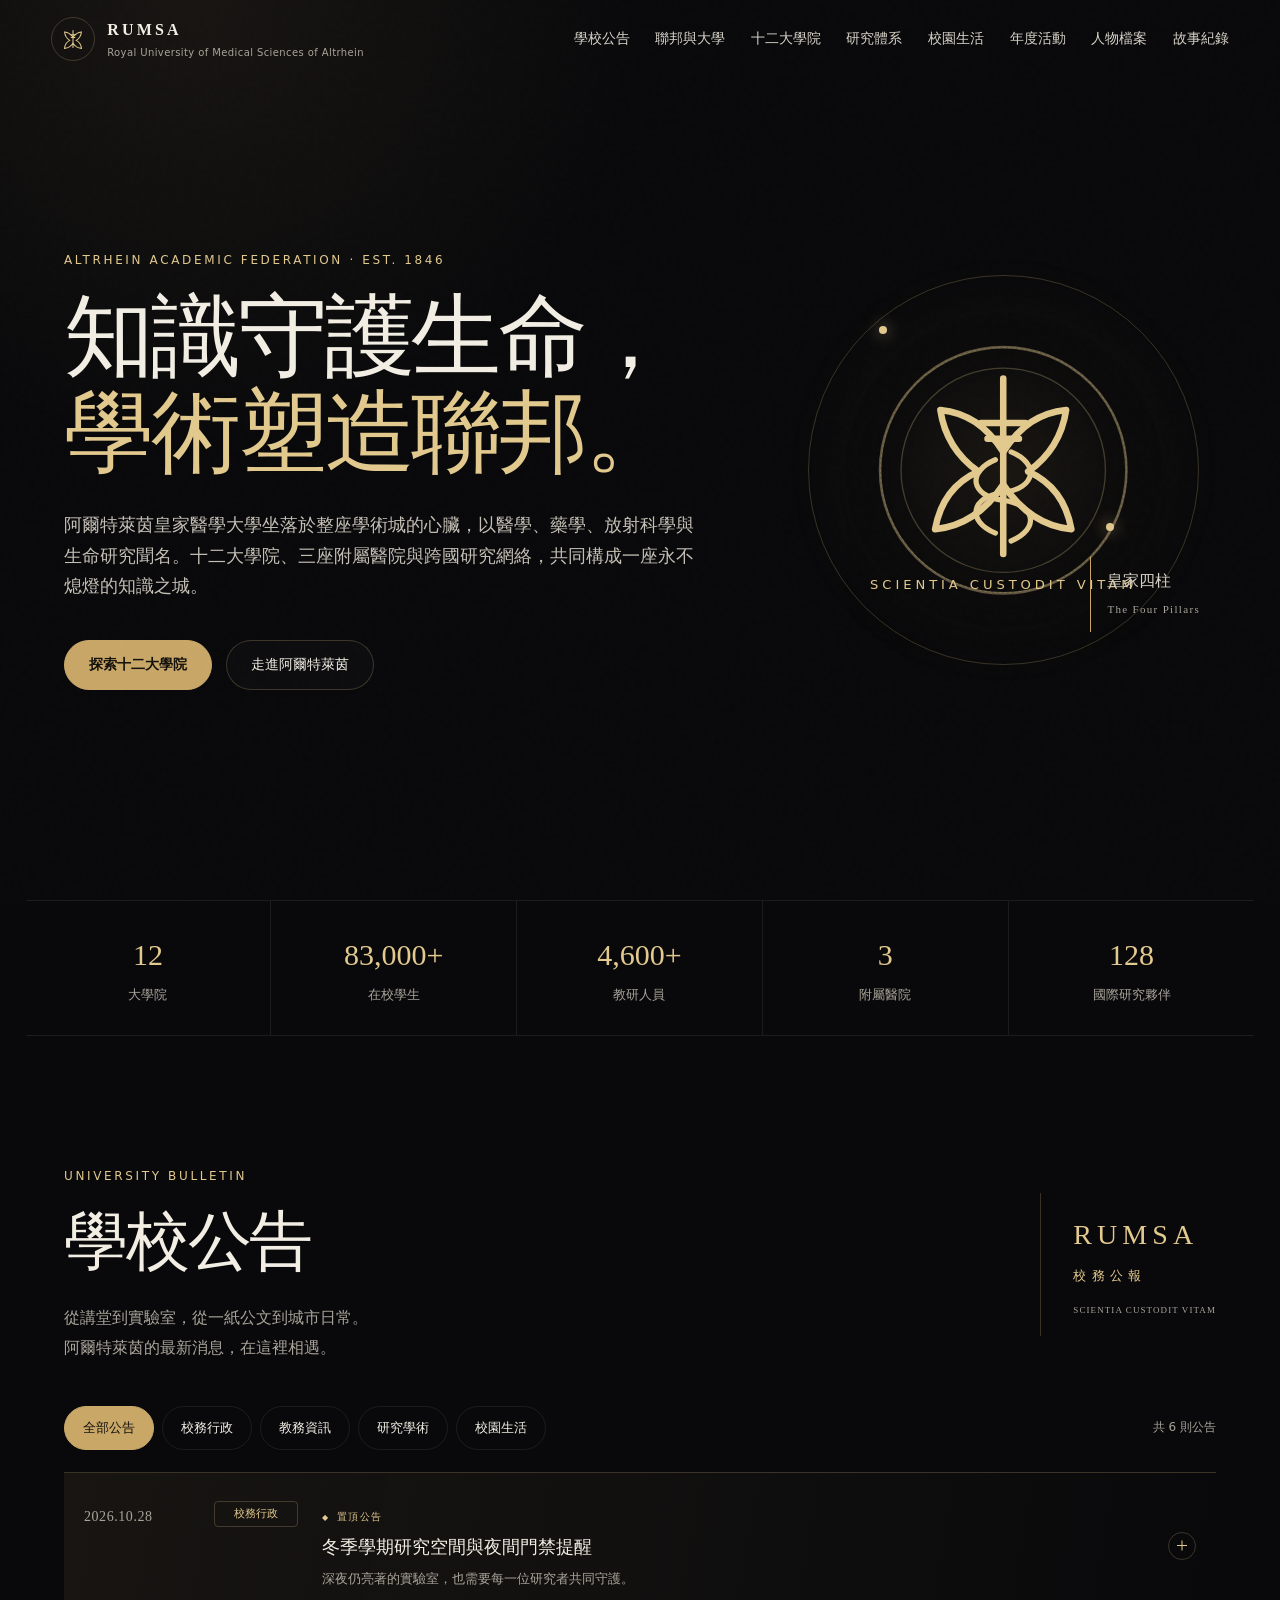
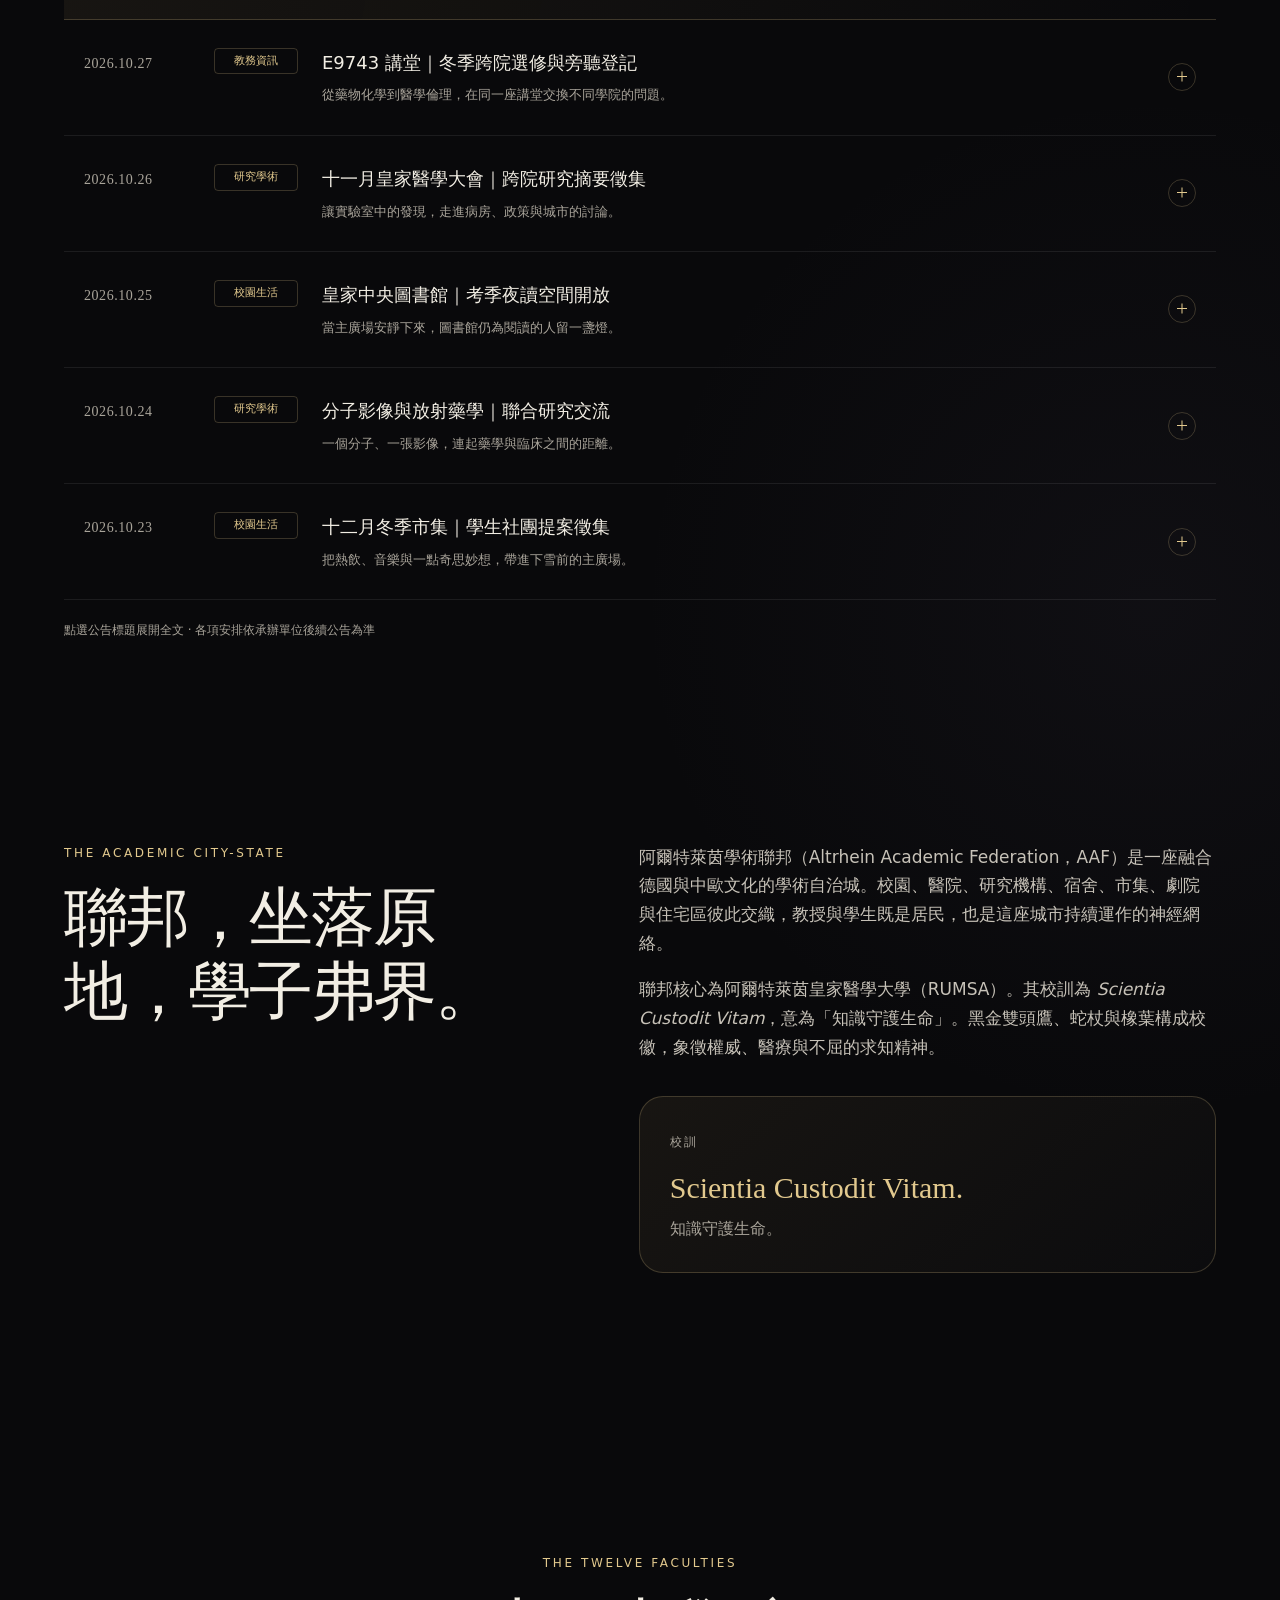
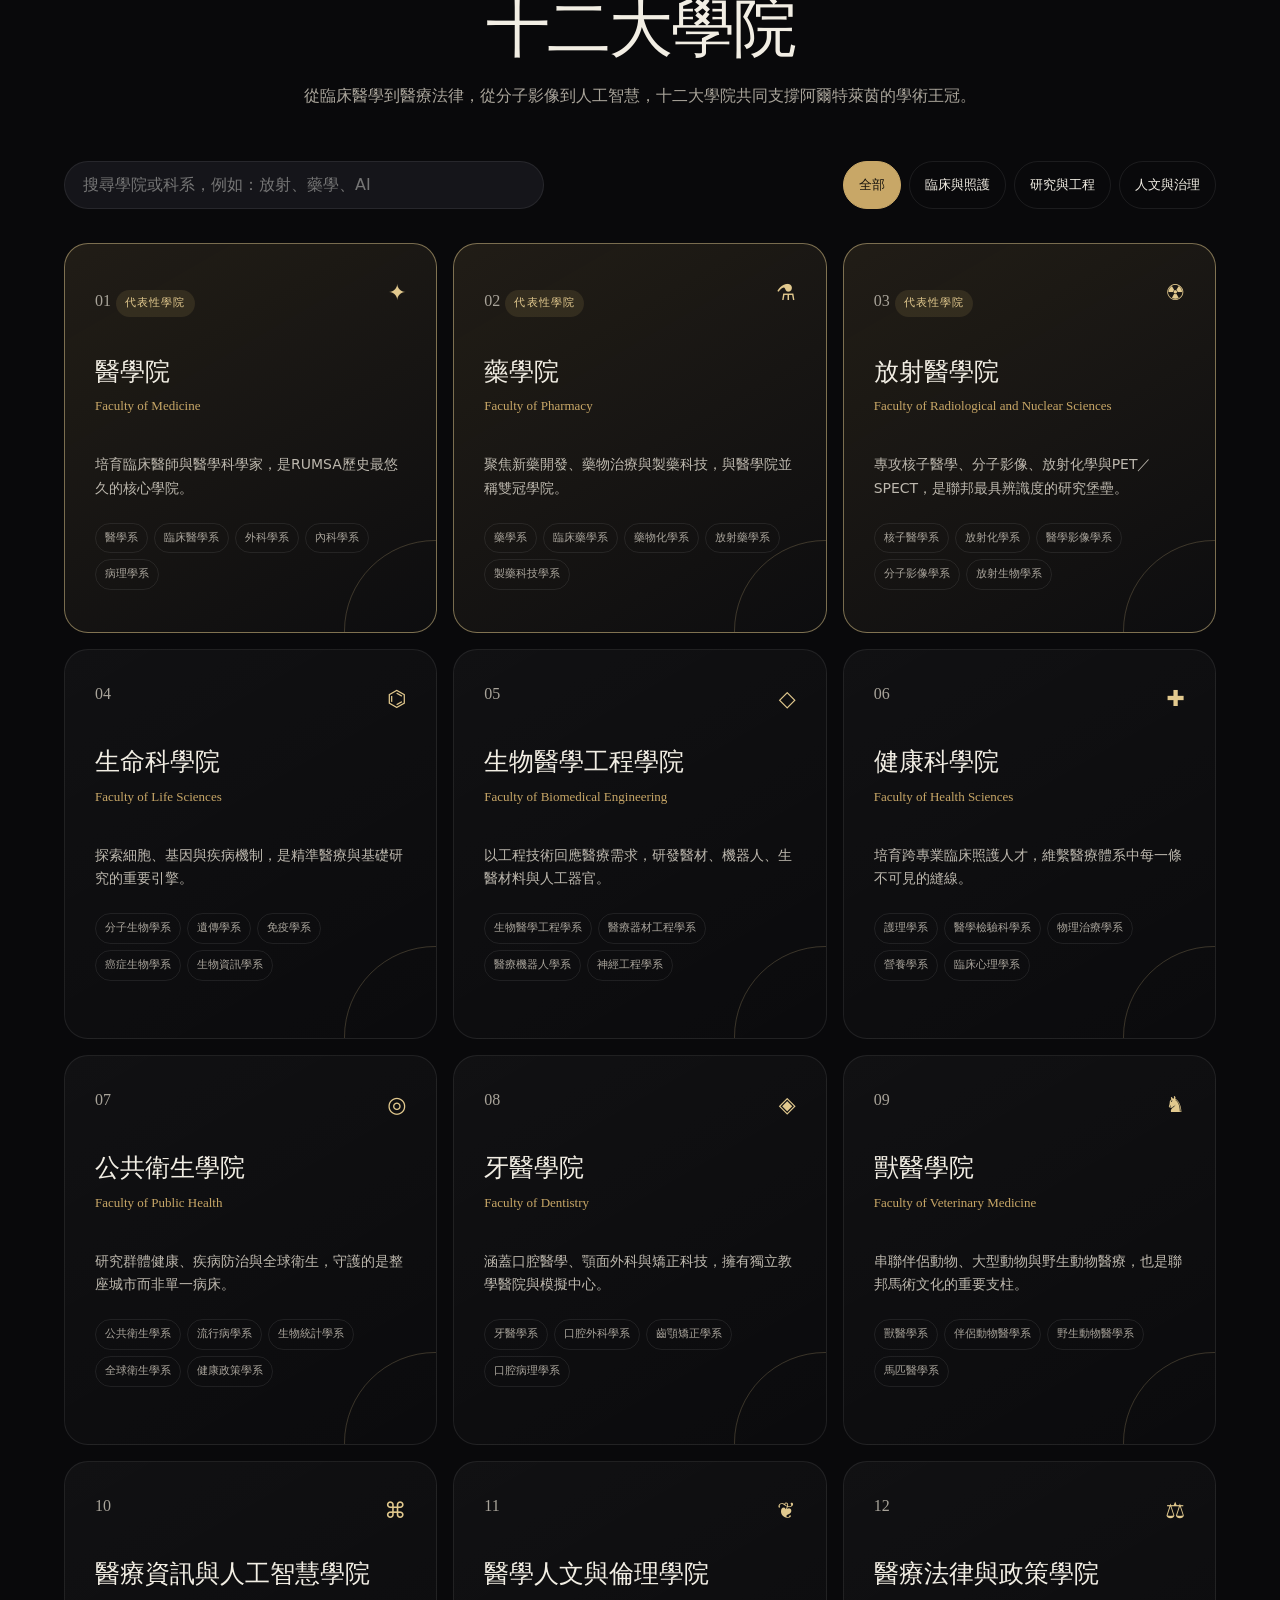
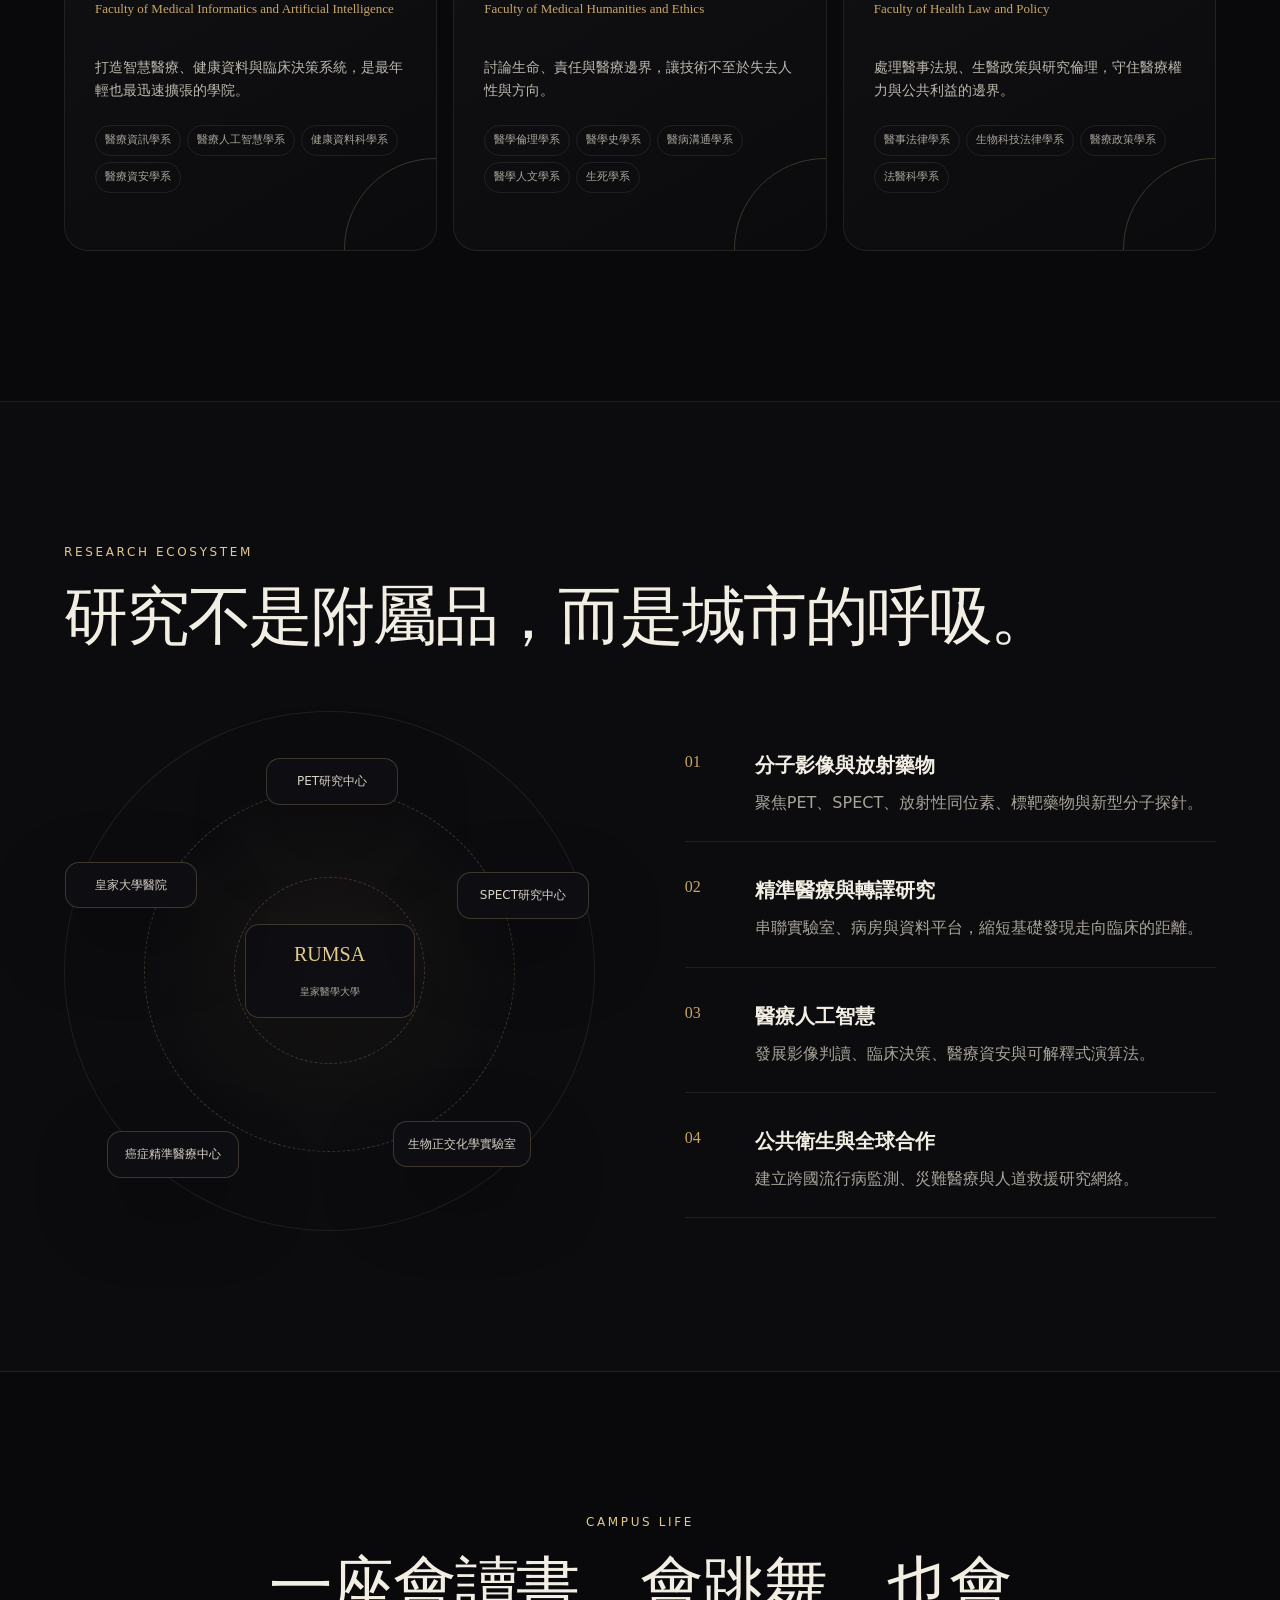
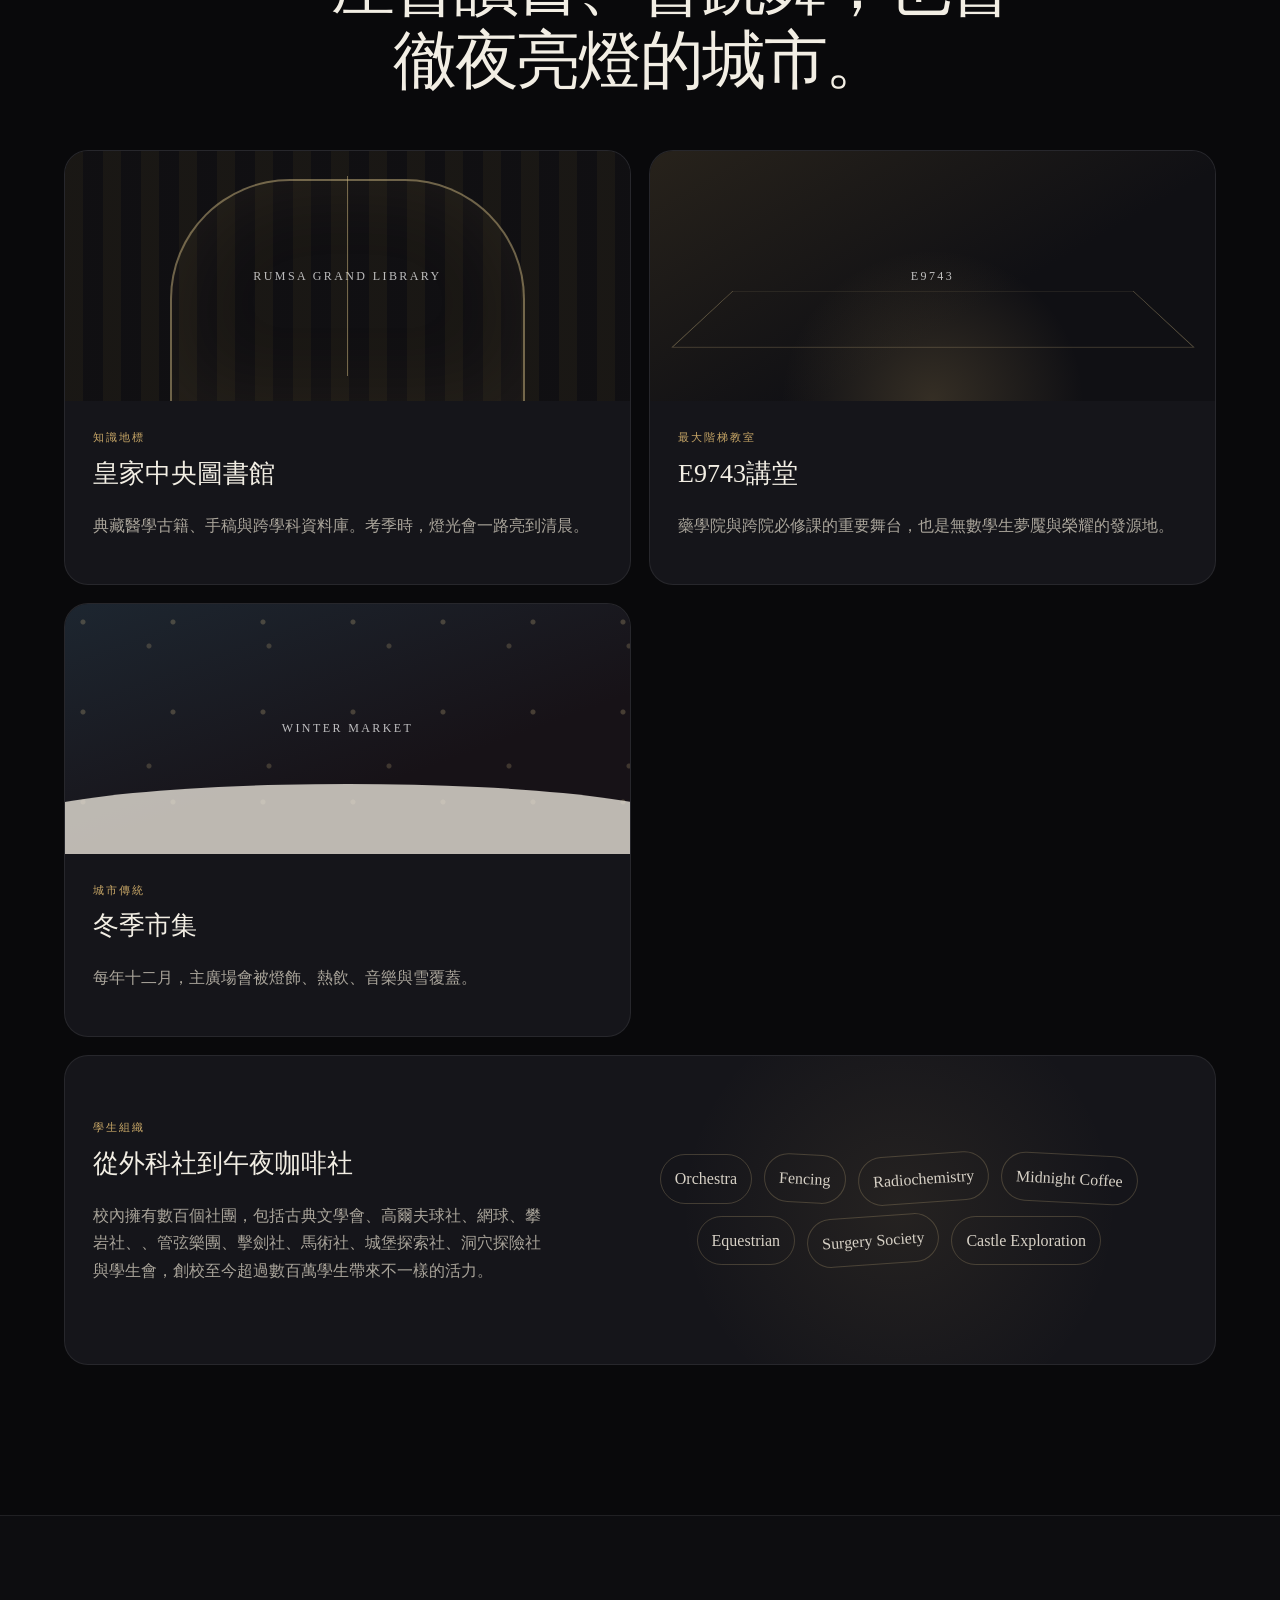
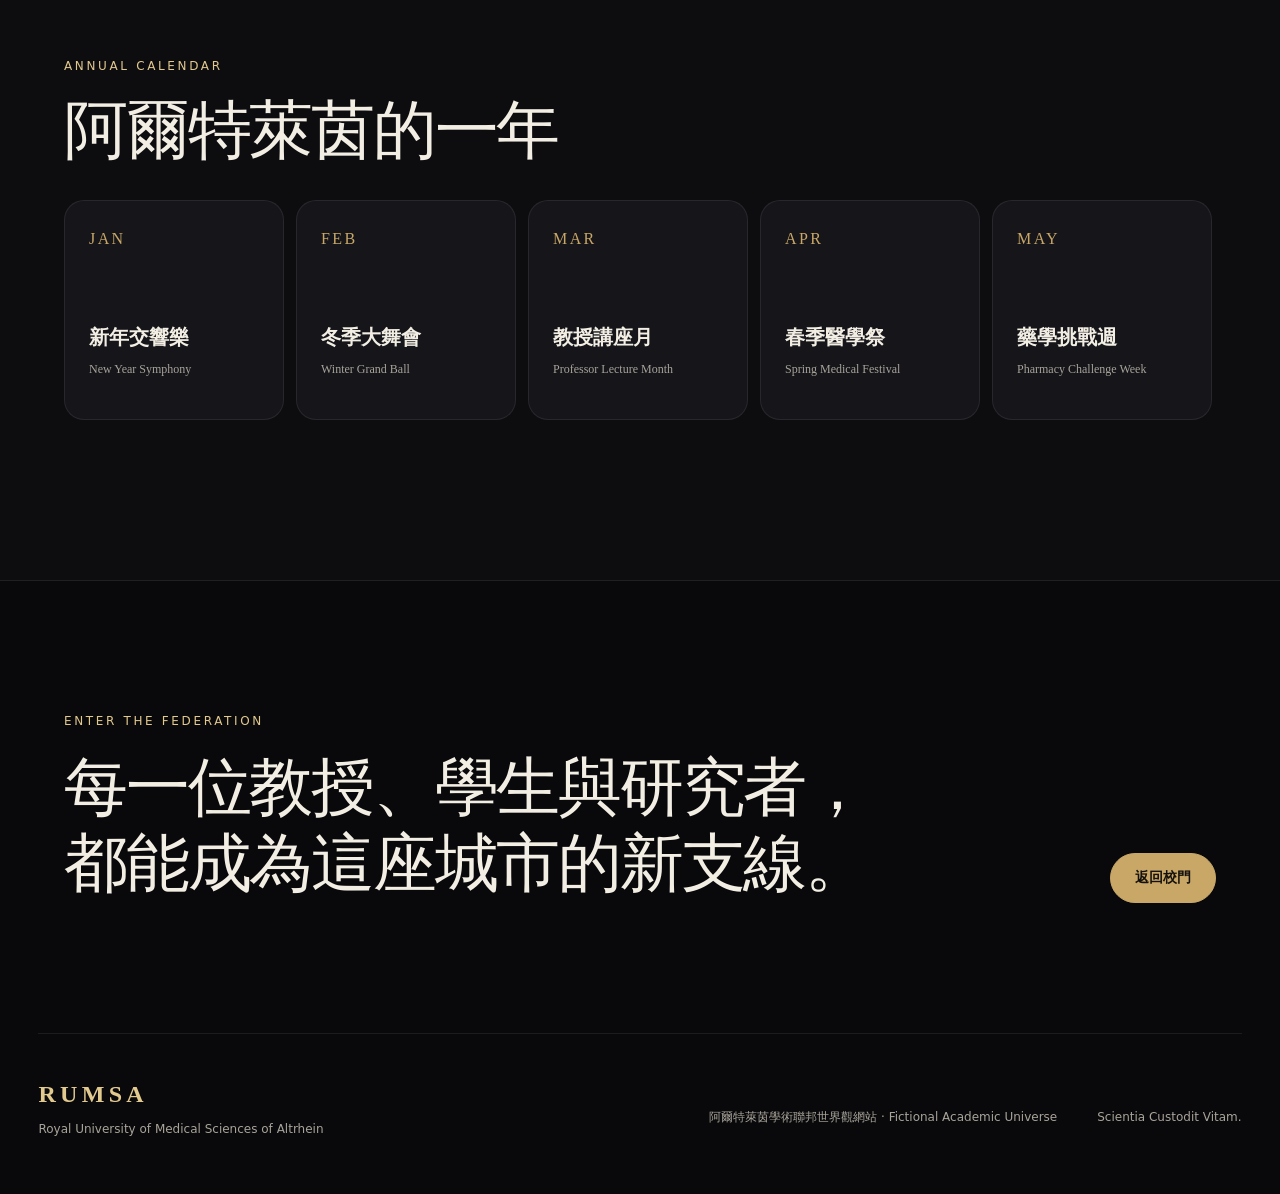
==== commit 8c3c8d33: "Add RUMSA university bulletin with six worldbuilding announcements" ====
--- a/index.html
+++ b/index.html
@@ -6,9 +6,9 @@
   <meta name="description" content="阿爾特萊茵皇家醫學大學 RUMSA 官方世界觀網站" />
   <meta name="theme-color" content="#0a0a0c" />
   <title>RUMSA｜阿爾特萊茵皇家醫學大學</title>
-  <link rel="stylesheet" href="styles.css" />
+  <link rel="stylesheet" href="styles.css?v=20261028-announcements" />
 </head>
-<body>
+<body class="home-page">
   <div class="noise" aria-hidden="true"></div>
   <header class="site-header" id="top">
     <a class="brand" href="#top" aria-label="回到首頁">
@@ -29,6 +29,7 @@
     </button>
 
 <nav class="main-nav" aria-label="主要導覽">
+  <a href="#announcements">學校公告</a>
   <a href="#about">聯邦與大學</a>
   <a href="#faculties">十二大學院</a>
   <a href="#research">研究體系</a>
@@ -76,6 +77,134 @@
       <article><strong>4,600+</strong><span>教研人員</span></article>
       <article><strong>3</strong><span>附屬醫院</span></article>
       <article><strong>128</strong><span>國際研究夥伴</span></article>
+    </section>
+
+
+    <section class="announcements-section section-shell" id="announcements" aria-labelledby="announcements-title">
+      <div class="announcements-heading">
+        <div class="section-heading">
+          <p class="eyebrow">UNIVERSITY BULLETIN</p>
+          <h2 id="announcements-title">學校公告</h2>
+          <p class="announcements-intro">從講堂到實驗室，從一紙公文到城市日常。<br />阿爾特萊茵的最新消息，在這裡相遇。</p>
+        </div>
+        <div class="bulletin-edition" aria-hidden="true"><span>RUMSA</span><strong>校務公報</strong><small>SCIENTIA CUSTODIT VITAM</small></div>
+      </div>
+      <div class="notice-toolbar">
+        <div class="notice-filters" role="group" aria-label="公告分類" hidden>
+          <button class="notice-filter active" type="button" data-notice-filter="all" aria-pressed="true" aria-controls="noticeList">全部公告</button>
+          <button class="notice-filter" type="button" data-notice-filter="administration" aria-pressed="false" aria-controls="noticeList">校務行政</button>
+          <button class="notice-filter" type="button" data-notice-filter="academic" aria-pressed="false" aria-controls="noticeList">教務資訊</button>
+          <button class="notice-filter" type="button" data-notice-filter="research" aria-pressed="false" aria-controls="noticeList">研究學術</button>
+          <button class="notice-filter" type="button" data-notice-filter="campus" aria-pressed="false" aria-controls="noticeList">校園生活</button>
+        </div>
+        <p class="notice-count" role="status" aria-live="polite" aria-atomic="true">共 6 則公告</p>
+      </div>
+      <div class="notice-list" id="noticeList">
+        <details class="notice-item notice-pinned" id="notice-lab-access" data-notice-category="administration">
+          <summary>
+            <time class="notice-date" datetime="2026-10-28">2026.10.28</time>
+            <span class="notice-category">校務行政</span>
+            <div class="notice-copy">
+              <span class="notice-pin">置頂公告</span>
+              <h3>冬季學期研究空間與夜間門禁提醒</h3>
+              <p>深夜仍亮著的實驗室，也需要每一位研究者共同守護。</p>
+            </div>
+            <span class="notice-expand" aria-hidden="true"></span>
+          </summary>
+          <div class="notice-body">
+            <dl class="notice-meta"><div><dt>發布單位</dt><dd>校務處・研究事務處</dd></div><div><dt>公告對象</dt><dd>全校師生與研究人員</dd></div></dl>
+            <p>冬季學期起，跨院研究空間與夜間出入紀錄統一由所屬學院窗口協調。請於進入研究大樓時攜帶有效校證，並確認研究空間的使用權限。</p>
+            <p>尚未完成訓練或權限登錄者，請先向指導教師或實驗室管理人員確認。訪客及跨院合作成員須由接待單位辦理登記，不得借用他人校證。</p>
+            <p>校園夜間照明路線與附屬醫院通道維持開放；個別實驗室、臨床區域及管制空間，仍依各單位規定辦理。</p>
+          </div>
+        </details>
+        <details class="notice-item" id="notice-e9743" data-notice-category="academic">
+          <summary>
+            <time class="notice-date" datetime="2026-10-27">2026.10.27</time>
+            <span class="notice-category">教務資訊</span>
+            <div class="notice-copy">
+              <h3>E9743 講堂｜冬季跨院選修與旁聽登記</h3>
+              <p>從藥物化學到醫學倫理，在同一座講堂交換不同學院的問題。</p>
+            </div>
+            <span class="notice-expand" aria-hidden="true"></span>
+          </summary>
+          <div class="notice-body">
+            <dl class="notice-meta"><div><dt>發布單位</dt><dd>教務處・各學院教學辦公室</dd></div><div><dt>公告對象</dt><dd>在校學生與授課教師</dd></div></dl>
+            <p>冬季跨院課程開放選修與旁聽申請。藥學院、放射醫學院及醫學人文與倫理學院的聯合課程，將依課程安排於 E9743 講堂或各院教室授課。</p>
+            <p>選修學生請先確認先修條件及課表衝堂情形；旁聽者須取得授課教師同意，再由所屬學院教學辦公室完成登記。實驗與臨床課程另依各單位規定辦理。</p>
+            <p>正式上課時間、座位及異動資訊以各課程公告為準。尚未完成登記者，可先向所屬學院教學辦公室洽詢。</p>
+          </div>
+        </details>
+        <details class="notice-item" id="notice-medical-congress" data-notice-category="research">
+          <summary>
+            <time class="notice-date" datetime="2026-10-26">2026.10.26</time>
+            <span class="notice-category">研究學術</span>
+            <div class="notice-copy">
+              <h3>十一月皇家醫學大會｜跨院研究摘要徵集</h3>
+              <p>讓實驗室中的發現，走進病房、政策與城市的討論。</p>
+            </div>
+            <span class="notice-expand" aria-hidden="true"></span>
+          </summary>
+          <div class="notice-body">
+            <dl class="notice-meta"><div><dt>發布單位</dt><dd>研究事務處・皇家醫學大會籌備委員會</dd></div><div><dt>公告對象</dt><dd>全校教研人員與學生研究團隊</dd></div></dl>
+            <p>十一月皇家醫學大會開放跨院研究摘要徵集，主題涵蓋精準醫療、分子影像、放射藥物、醫療人工智慧、公共衛生與醫學倫理。</p>
+            <p>歡迎由不同學院組成研究團隊，提出口頭報告或壁報交流申請。摘要請交代研究問題、方法、主要發現與合作單位；仍在進行中的研究，可於內容中清楚標示進度。</p>
+            <p>涉及人體、動物或臨床資料的研究，請依既有研究倫理規範辦理。投稿時程與議程由籌備委員會另行通知，請向所屬學院研究窗口索取徵集資訊。</p>
+          </div>
+        </details>
+        <details class="notice-item" id="notice-library" data-notice-category="campus">
+          <summary>
+            <time class="notice-date" datetime="2026-10-25">2026.10.25</time>
+            <span class="notice-category">校園生活</span>
+            <div class="notice-copy">
+              <h3>皇家中央圖書館｜考季夜讀空間開放</h3>
+              <p>當主廣場安靜下來，圖書館仍為閱讀的人留一盞燈。</p>
+            </div>
+            <span class="notice-expand" aria-hidden="true"></span>
+          </summary>
+          <div class="notice-body">
+            <dl class="notice-meta"><div><dt>發布單位</dt><dd>皇家中央圖書館</dd></div><div><dt>公告對象</dt><dd>全校師生</dd></div></dl>
+            <p>配合冬季學期課程與考試準備，皇家中央圖書館提供考季夜讀空間。夜間使用區域以入口現場公告為準，請持校證入館。</p>
+            <p>安靜閱覽區請降低交談與設備音量；需要小組討論者，請使用指定討論空間。離席時請攜帶個人物品，避免長時間占用座位。</p>
+            <p>古籍、手稿與特藏閱覽仍採預約制，夜讀開放不包含特藏區。館內服務時間與座位安排，請洽詢圖書館服務台。</p>
+          </div>
+        </details>
+        <details class="notice-item" id="notice-imaging-seminar" data-notice-category="research">
+          <summary>
+            <time class="notice-date" datetime="2026-10-24">2026.10.24</time>
+            <span class="notice-category">研究學術</span>
+            <div class="notice-copy">
+              <h3>分子影像與放射藥學｜聯合研究交流</h3>
+              <p>一個分子、一張影像，連起藥學與臨床之間的距離。</p>
+            </div>
+            <span class="notice-expand" aria-hidden="true"></span>
+          </summary>
+          <div class="notice-body">
+            <dl class="notice-meta"><div><dt>發布單位</dt><dd>放射醫學院・藥學院</dd></div><div><dt>公告對象</dt><dd>相關領域師生與跨院研究成員</dd></div></dl>
+            <p>放射醫學院與藥學院共同舉辦分子影像與放射藥學研究交流，邀請 PET 研究中心、SPECT 研究中心及生物正交化學實驗室分享近期研究方向。</p>
+            <p>交流主題包括分子探針設計、標靶藥物與影像評估，並保留跨院合作討論時段。歡迎有意了解相關研究的學生，透過所屬學院研究窗口登記參與。</p>
+            <p>本場交流以學術討論為主；實驗室參訪與設備操作需另行申請，並依各研究中心的訓練與出入規定辦理。</p>
+          </div>
+        </details>
+        <details class="notice-item" id="notice-winter-market" data-notice-category="campus">
+          <summary>
+            <time class="notice-date" datetime="2026-10-23">2026.10.23</time>
+            <span class="notice-category">校園生活</span>
+            <div class="notice-copy">
+              <h3>十二月冬季市集｜學生社團提案徵集</h3>
+              <p>把熱飲、音樂與一點奇思妙想，帶進下雪前的主廣場。</p>
+            </div>
+            <span class="notice-expand" aria-hidden="true"></span>
+          </summary>
+          <div class="notice-body">
+            <dl class="notice-meta"><div><dt>發布單位</dt><dd>學生會・校園生活事務處</dd></div><div><dt>公告對象</dt><dd>校內社團與學生組織</dd></div></dl>
+            <p>十二月冬季市集開始徵集學生社團提案，歡迎提出攤位、音樂演出、手作展示或具有學院特色的互動活動，一同延續阿爾特萊茵的冬季傳統。</p>
+            <p>提案請簡述活動內容、參與人數、空間及設備需求，交由學生會活動窗口統整。涉及餐飲、用電或戶外設施者，須於提案中一併說明，由承辦單位協調場地安排。</p>
+            <p>主廣場配置、正式活動日期與參與名單將於籌備完成後公告。請各社團保留聯絡窗口，方便後續討論與協調。</p>
+          </div>
+        </details>
+      </div>
+      <p class="notice-footnote">點選公告標題展開全文 · 各項安排依承辦單位後續公告為準</p>
     </section>
 
     <section class="section-shell split-section" id="about">
@@ -317,7 +446,7 @@
     <p>Scientia Custodit Vitam.</p>
   </footer>
 
-  <script src="script.js"></script>
+  <script src="script.js?v=20261028-announcements"></script>
 </body>
 </html>
 <!-- trigger pages rebuild -->
--- a/styles.css
+++ b/styles.css
@@ -1612,3 +1612,134 @@
     align-self: center;
   }
 }
+.profile-info-grid {
+  display: grid;
+  grid-template-columns: repeat(2, 1fr);
+  border-top: 1px solid rgba(212, 172, 70, 0.25);
+  border-left: 1px solid rgba(212, 172, 70, 0.25);
+  margin-top: 40px;
+}
+
+.profile-info-item {
+  padding: 24px 28px;
+  border-right: 1px solid rgba(212, 172, 70, 0.25);
+  border-bottom: 1px solid rgba(212, 172, 70, 0.25);
+}
+
+.profile-info-item span {
+  display: block;
+  margin-bottom: 8px;
+  color: #777;
+  font-size: 12px;
+  letter-spacing: 0.08em;
+}
+
+.profile-info-item strong {
+  color: #f5f2ea;
+  font-size: 15px;
+  font-weight: 500;
+}
+
+@media (max-width: 700px) {
+  .profile-info-grid {
+    grid-template-columns: 1fr;
+  }
+}
+.academic-grid {
+  display: grid;
+  grid-template-columns: repeat(2, 1fr);
+  gap: 10px;
+  margin: 40px 0;
+}
+
+.academic-card {
+  min-height: 120px;
+  padding: 24px;
+  border: 1px solid rgba(212, 172, 70, 0.3);
+  border-radius: 10px;
+}
+
+.academic-card strong {
+  display: block;
+  color: #d9b85f;
+  font-size: 28px;
+  margin-bottom: 10px;
+}
+
+.academic-card span {
+  color: #888;
+  font-size: 13px;
+}
+
+@media (max-width: 700px) {
+  .academic-grid {
+    grid-template-columns: 1fr;
+  }
+}
+
+
+/* University bulletin — homepage */
+.announcements-section { padding-top: 130px; padding-bottom: 40px; scroll-margin-top: 110px; }
+.announcements-heading { display: flex; justify-content: space-between; align-items: center; gap: 32px; margin-bottom: 42px; }
+.announcements-intro { margin: 24px 0 0; color: var(--muted); font-size: 16px; line-height: 1.9; }
+.bulletin-edition { display: grid; gap: 6px; padding: 18px 0 18px 32px; border-left: 1px solid var(--line); color: var(--gold-light); }
+.bulletin-edition > span { font-family: Georgia, serif; font-size: 28px; letter-spacing: .18em; }
+.bulletin-edition strong { font-size: 13px; font-weight: 400; letter-spacing: .4em; }
+.bulletin-edition small { margin-top: 10px; color: var(--muted); font-family: Georgia, serif; font-size: 9px; letter-spacing: .12em; }
+.notice-toolbar { display: flex; flex-wrap: wrap; justify-content: space-between; align-items: center; gap: 16px; margin-bottom: 22px; }
+.notice-filters { display: flex; flex-wrap: wrap; gap: 8px; }
+.notice-filters[hidden], .notice-item[hidden] { display: none; }
+.notice-filter { padding: 10px 18px; border: 1px solid var(--white-line); border-radius: 999px; background: transparent; cursor: pointer; font-size: 13px; transition: background .2s ease, border-color .2s ease; }
+.notice-filter:hover { border-color: var(--gold); }
+.notice-filter.active { border-color: var(--gold); background: var(--gold); color: #17130d; }
+.notice-count { margin: 0; color: var(--muted); font-size: 12px; white-space: nowrap; }
+.notice-list { border-top: 1px solid var(--line); }
+.notice-item { border-bottom: 1px solid var(--white-line); scroll-margin-top: 110px; }
+.notice-item.notice-pinned { border-bottom-color: var(--line); background: linear-gradient(100deg, rgba(200,167,103,.08), transparent); }
+.notice-item summary { display: grid; grid-template-columns: 106px 84px minmax(0, 1fr) 28px; align-items: center; gap: 24px; padding: 28px 20px; cursor: pointer; list-style: none; transition: background .2s ease; }
+.notice-item summary::-webkit-details-marker { display: none; }
+.notice-item summary:hover, .notice-item[open] > summary { background: rgba(200,167,103,.045); }
+.notice-filter:focus-visible, .notice-item summary:focus-visible { outline: 2px solid var(--gold-light); outline-offset: 4px; }
+.notice-date { align-self: start; padding-top: 4px; color: var(--muted); font-family: Georgia, serif; font-size: 14px; letter-spacing: .04em; }
+.notice-category { align-self: start; padding: 3px 10px; border: 1px solid var(--line); border-radius: 4px; color: var(--gold-light); text-align: center; font-size: 11px; white-space: nowrap; }
+.notice-copy { min-width: 0; }
+.notice-copy h3 { margin: 0; font-size: 18px; font-weight: 500; line-height: 1.65; overflow-wrap: anywhere; }
+.notice-copy > p { margin: 6px 0 0; color: var(--muted); font-size: 13px; line-height: 1.8; }
+.notice-pin { display: inline-block; margin-bottom: 7px; color: var(--gold-light); font-size: 10px; letter-spacing: .15em; }
+.notice-pin::before { content: "◆"; margin-right: 7px; font-size: 8px; }
+.notice-expand { position: relative; width: 28px; height: 28px; border: 1px solid var(--line); border-radius: 50%; color: var(--gold-light); }
+.notice-expand::before, .notice-expand::after { content: ""; position: absolute; left: 8px; right: 8px; top: 12px; height: 1px; background: currentColor; }
+.notice-expand::after { transform: rotate(90deg); transition: transform .2s ease; }
+.notice-item[open] .notice-expand::after { transform: rotate(0deg); }
+.notice-body { max-width: 880px; margin-left: 254px; padding: 0 48px 32px 4px; color: #c7c2b8; font-size: 14px; line-height: 1.95; overflow-wrap: anywhere; }
+.notice-meta { display: grid; gap: 6px; margin: 0 0 22px; padding: 20px 0; border-top: 1px solid var(--white-line); border-bottom: 1px solid var(--white-line); font-size: 12px; }
+.notice-meta > div { display: grid; grid-template-columns: 64px minmax(0, 1fr); gap: 12px; }
+.notice-meta dt { color: var(--muted); }
+.notice-meta dd { margin: 0; color: var(--gold-light); }
+.notice-body > p { margin: 0 0 14px; }
+.notice-body > p:last-child { margin-bottom: 0; }
+.notice-footnote { margin-top: 20px; color: var(--muted); font-size: 12px; }
+
+@media (min-width: 1021px) and (max-width: 1240px) {
+  .home-page .brand small { display: none; }
+  .home-page .main-nav { gap: 16px; }
+  .home-page .main-nav a { font-size: 13px; }
+}
+@media (max-width: 700px) {
+  .announcements-section { padding-top: 90px; padding-bottom: 0; scroll-margin-top: 100px; }
+  .announcements-heading { align-items: flex-start; margin-bottom: 30px; }
+  .announcements-intro { font-size: 14px; }
+  .bulletin-edition { display: none; }
+  .notice-toolbar { gap: 14px; }
+  .notice-filters { gap: 7px; }
+  .notice-filter { padding: 9px 13px; font-size: 12px; }
+  .notice-item summary { grid-template-columns: minmax(0, 1fr) auto 28px; gap: 12px; padding: 22px 14px; }
+  .notice-date { grid-column: 1; grid-row: 1; padding-top: 0; font-size: 12px; }
+  .notice-category { grid-column: 2; grid-row: 1; font-size: 10px; padding: 2px 8px; }
+  .notice-copy { grid-column: 1 / 3; grid-row: 2; }
+  .notice-copy h3 { font-size: 16px; }
+  .notice-copy > p { font-size: 12px; }
+  .notice-expand { grid-column: 3; grid-row: 1 / 3; }
+  .notice-body { margin-left: 0; padding: 0 14px 26px; }
+  .notice-footnote { line-height: 1.9; }
+}
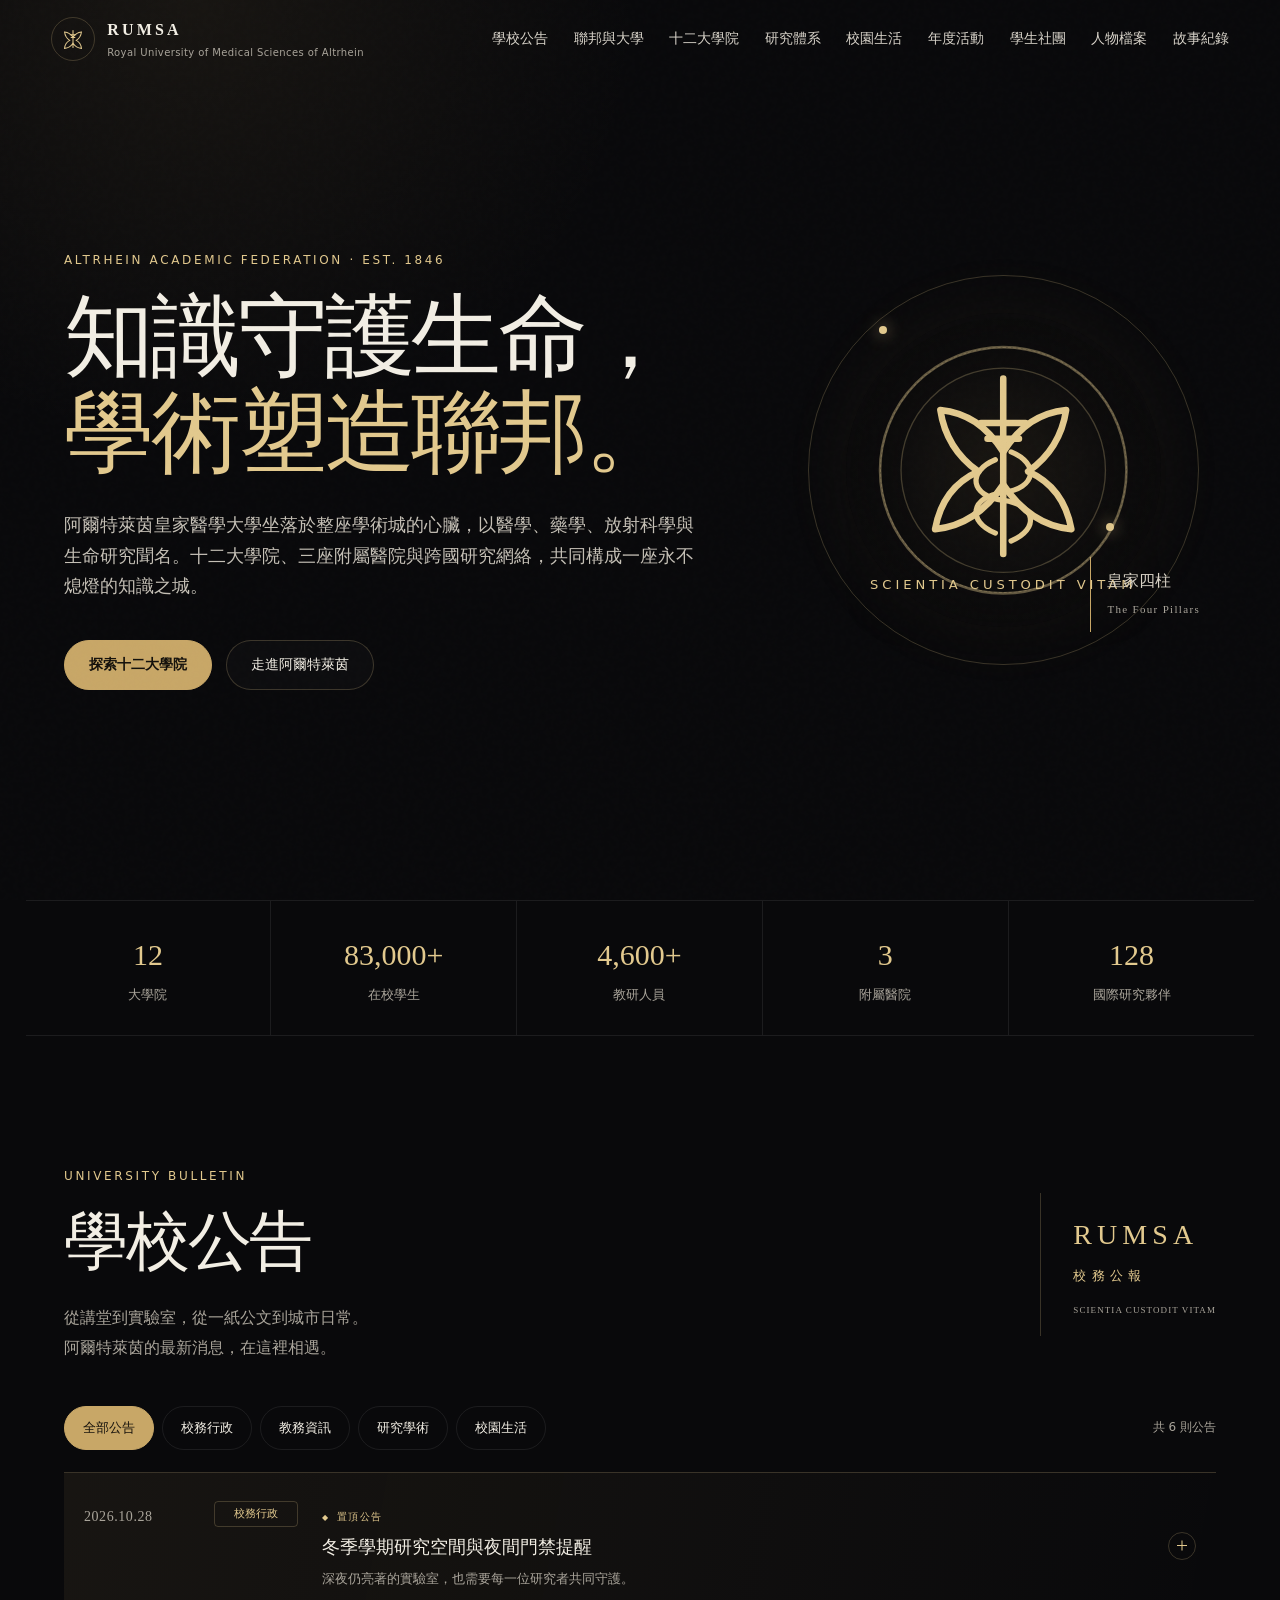
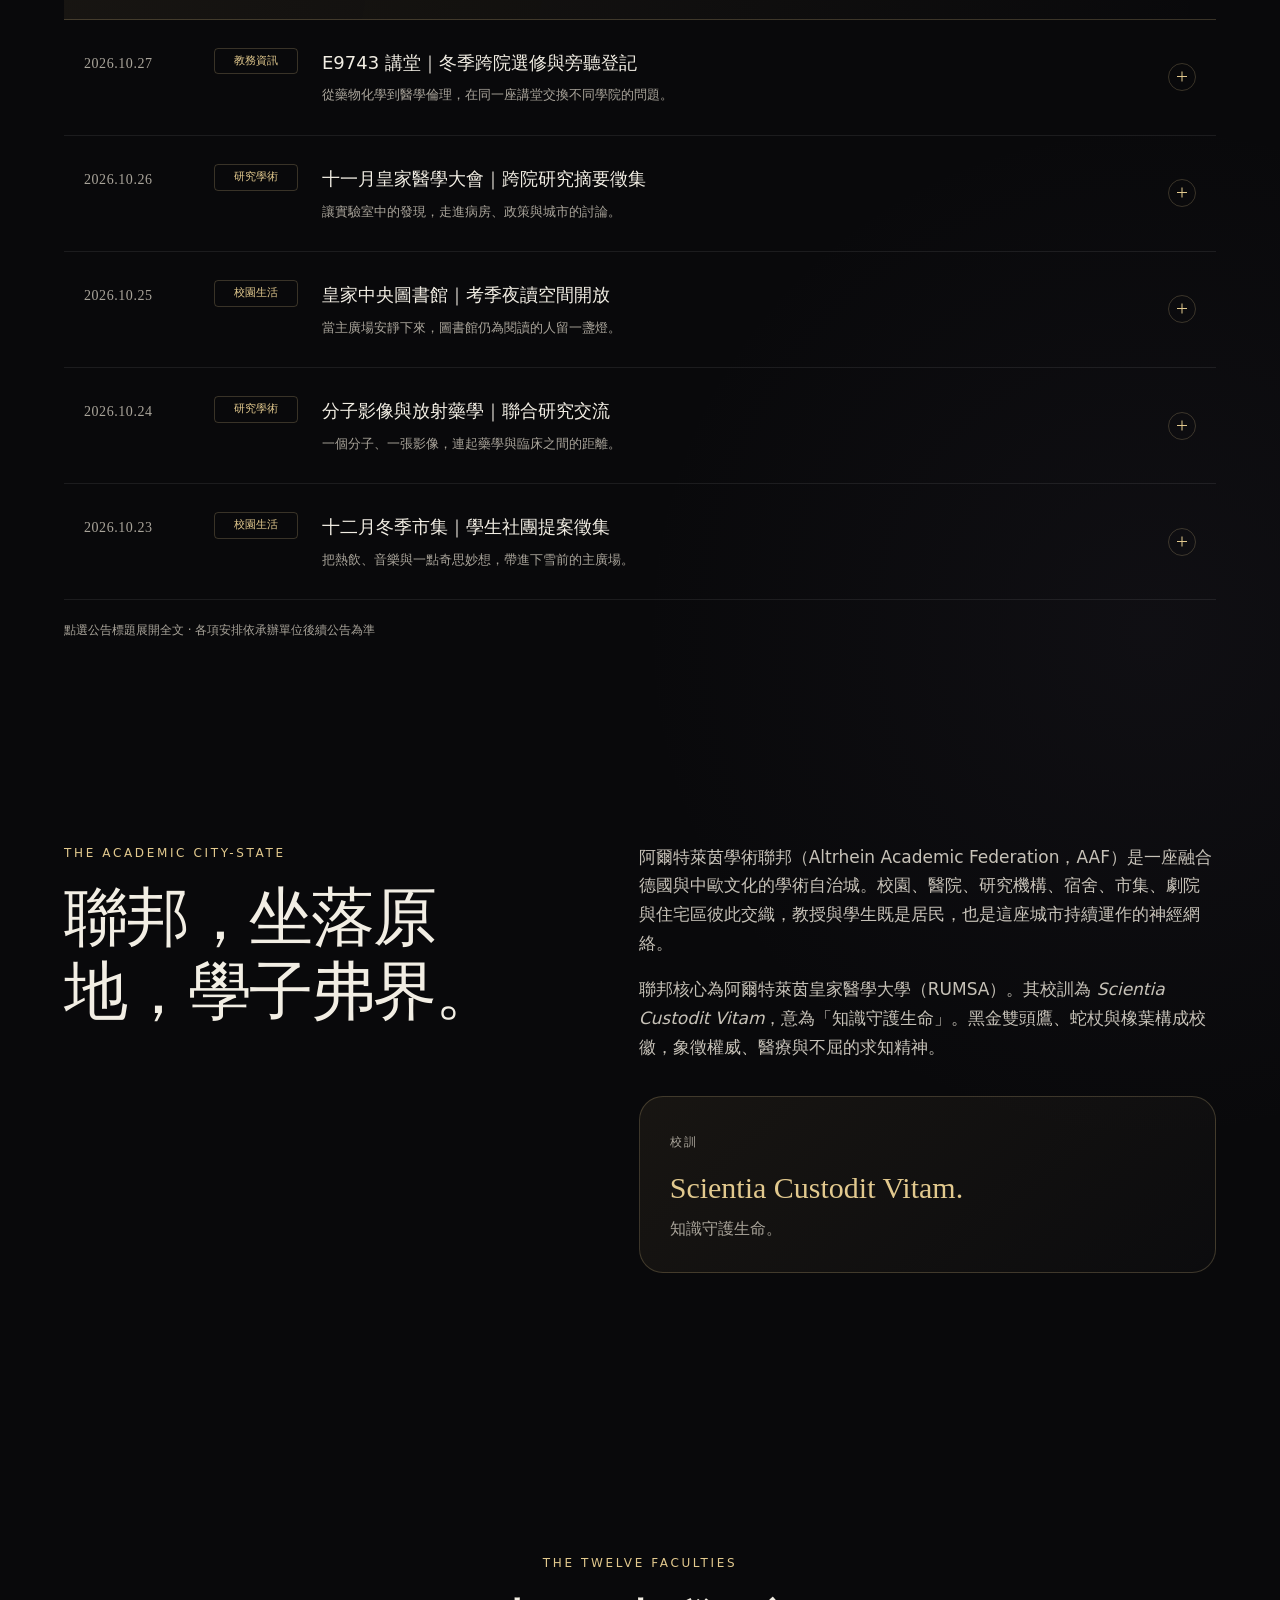
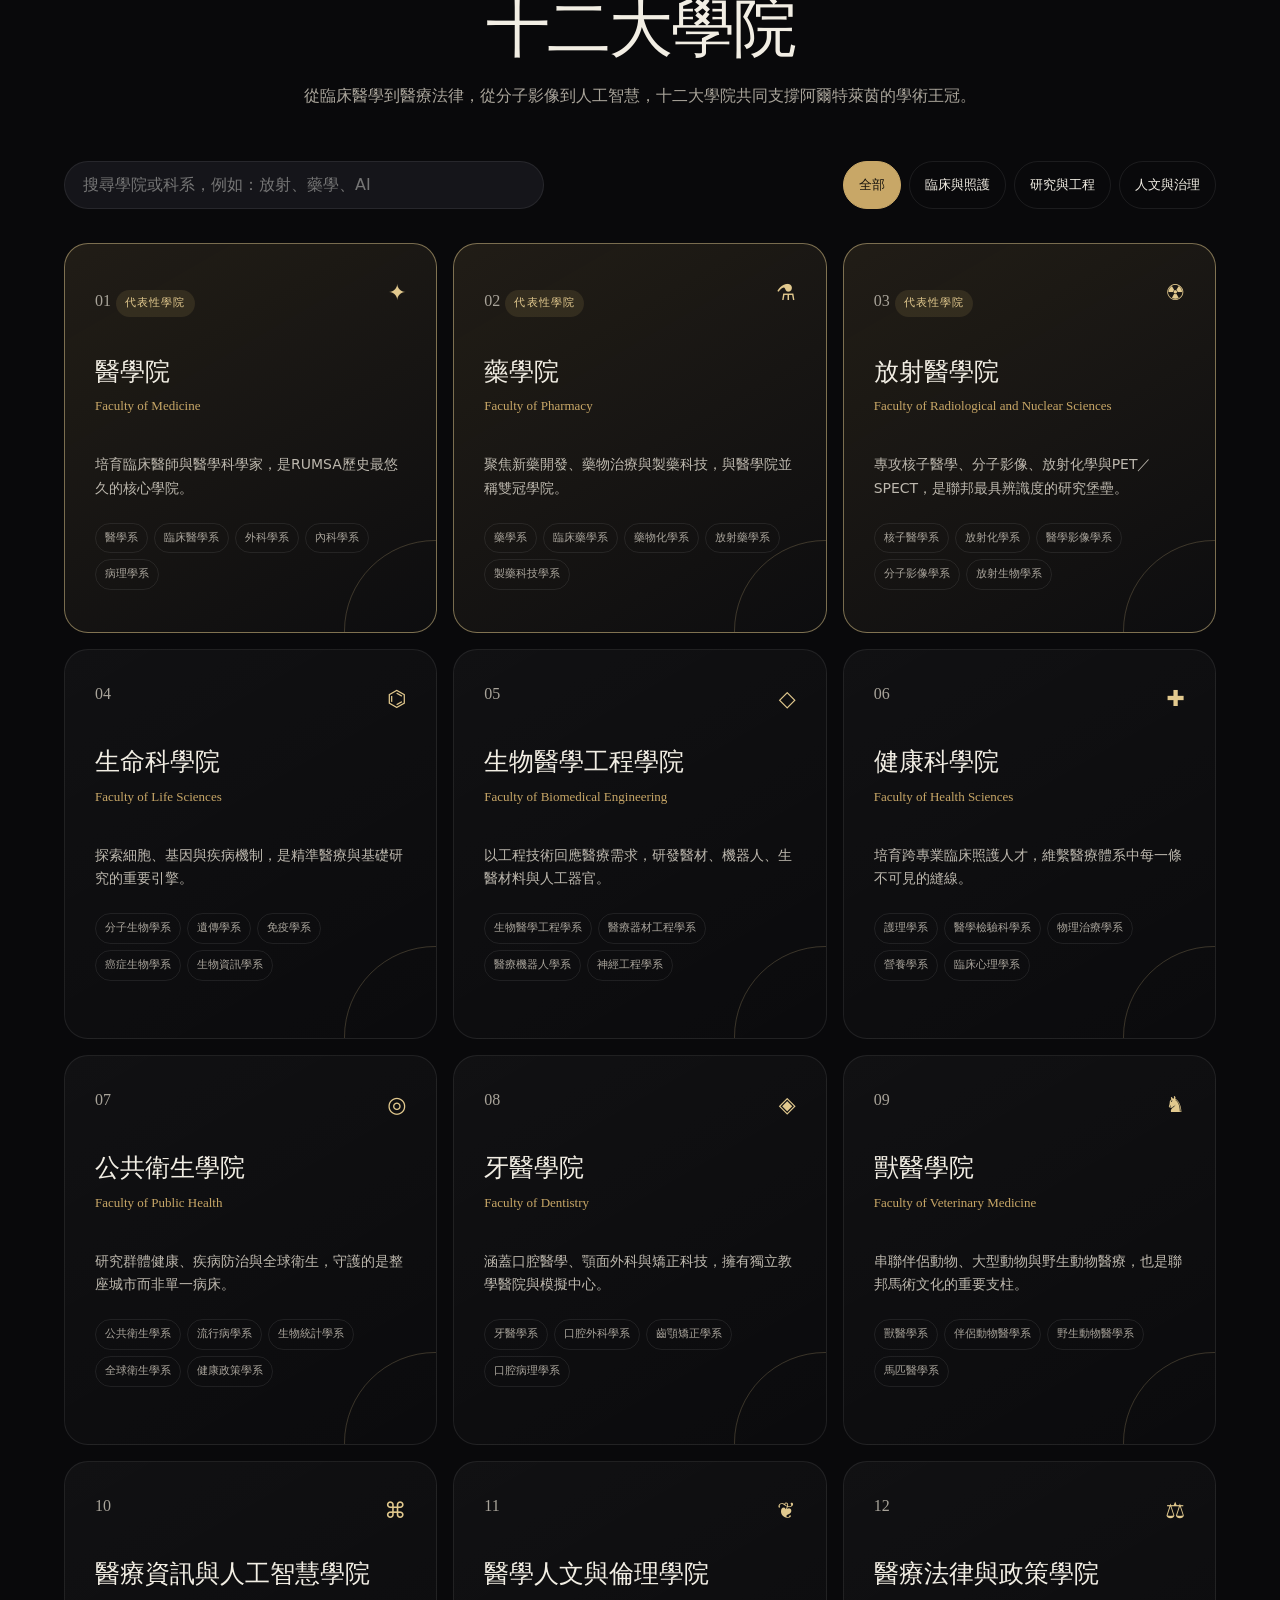
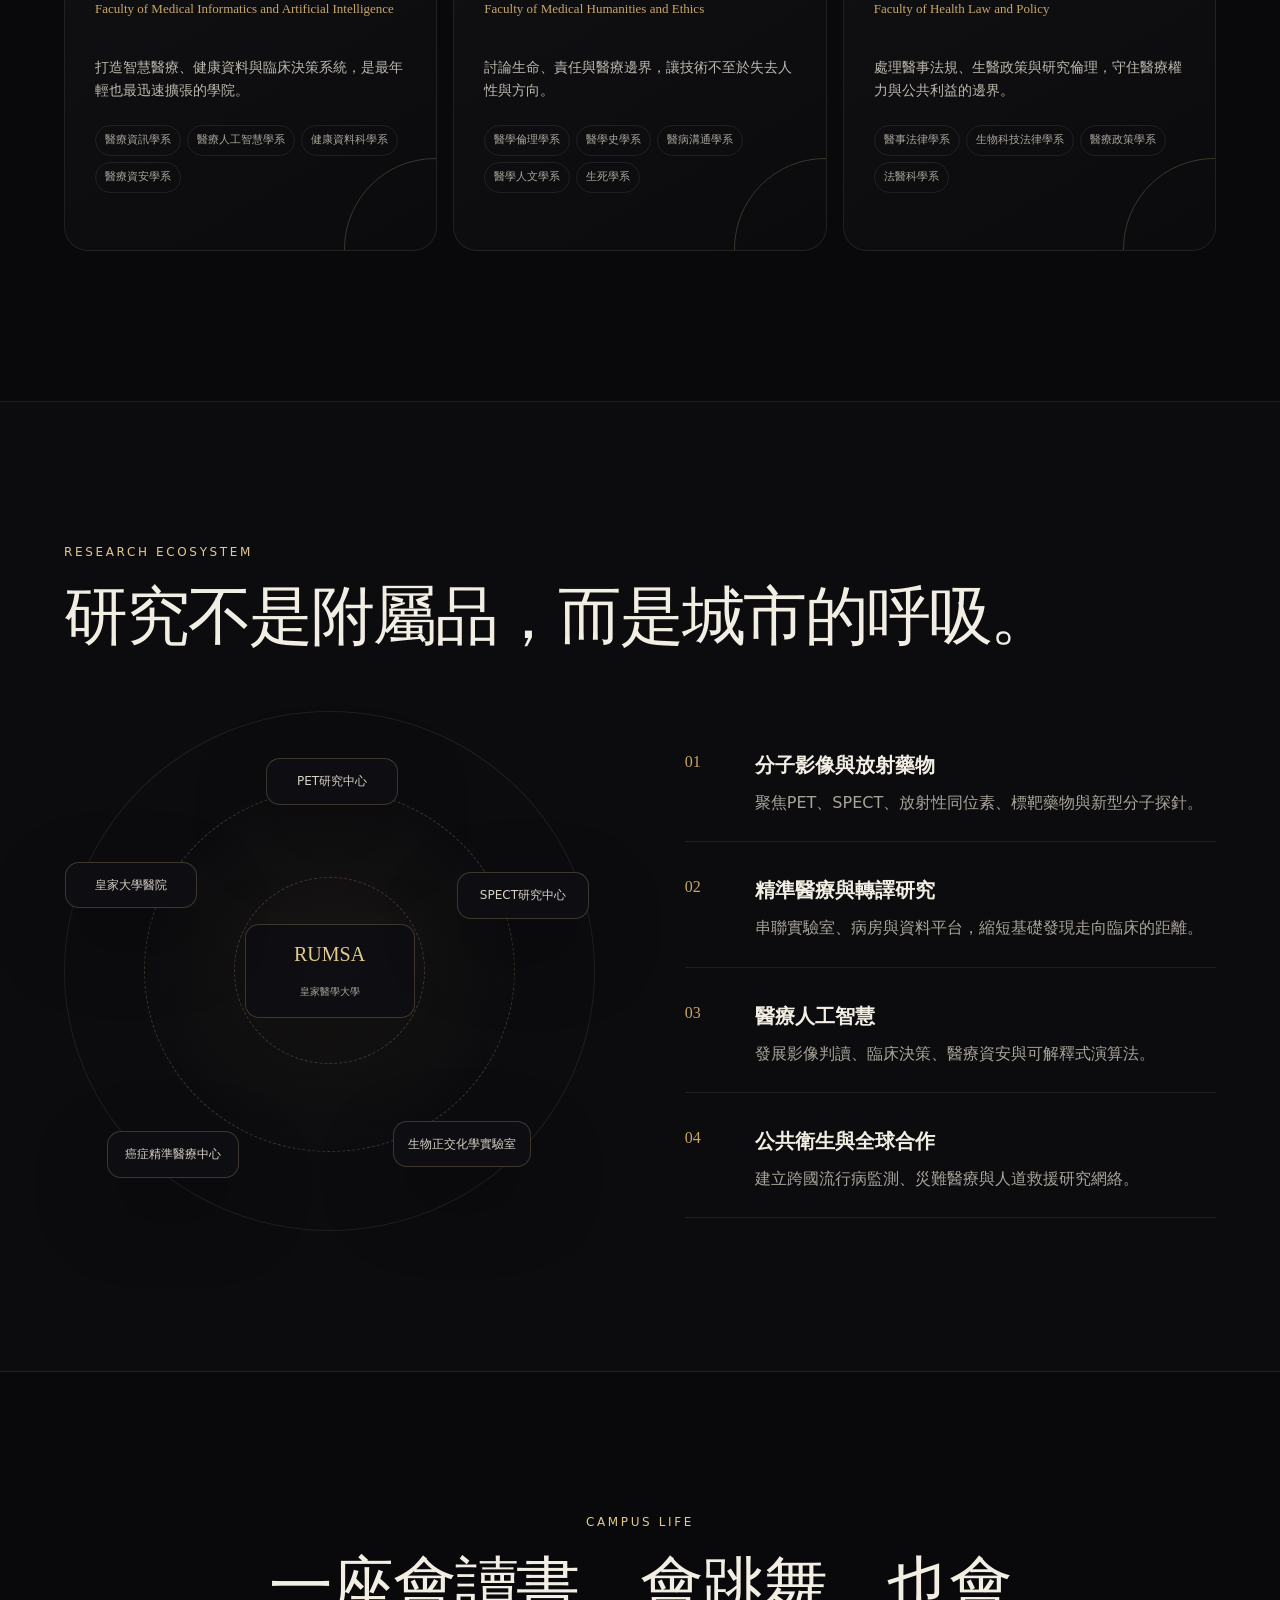
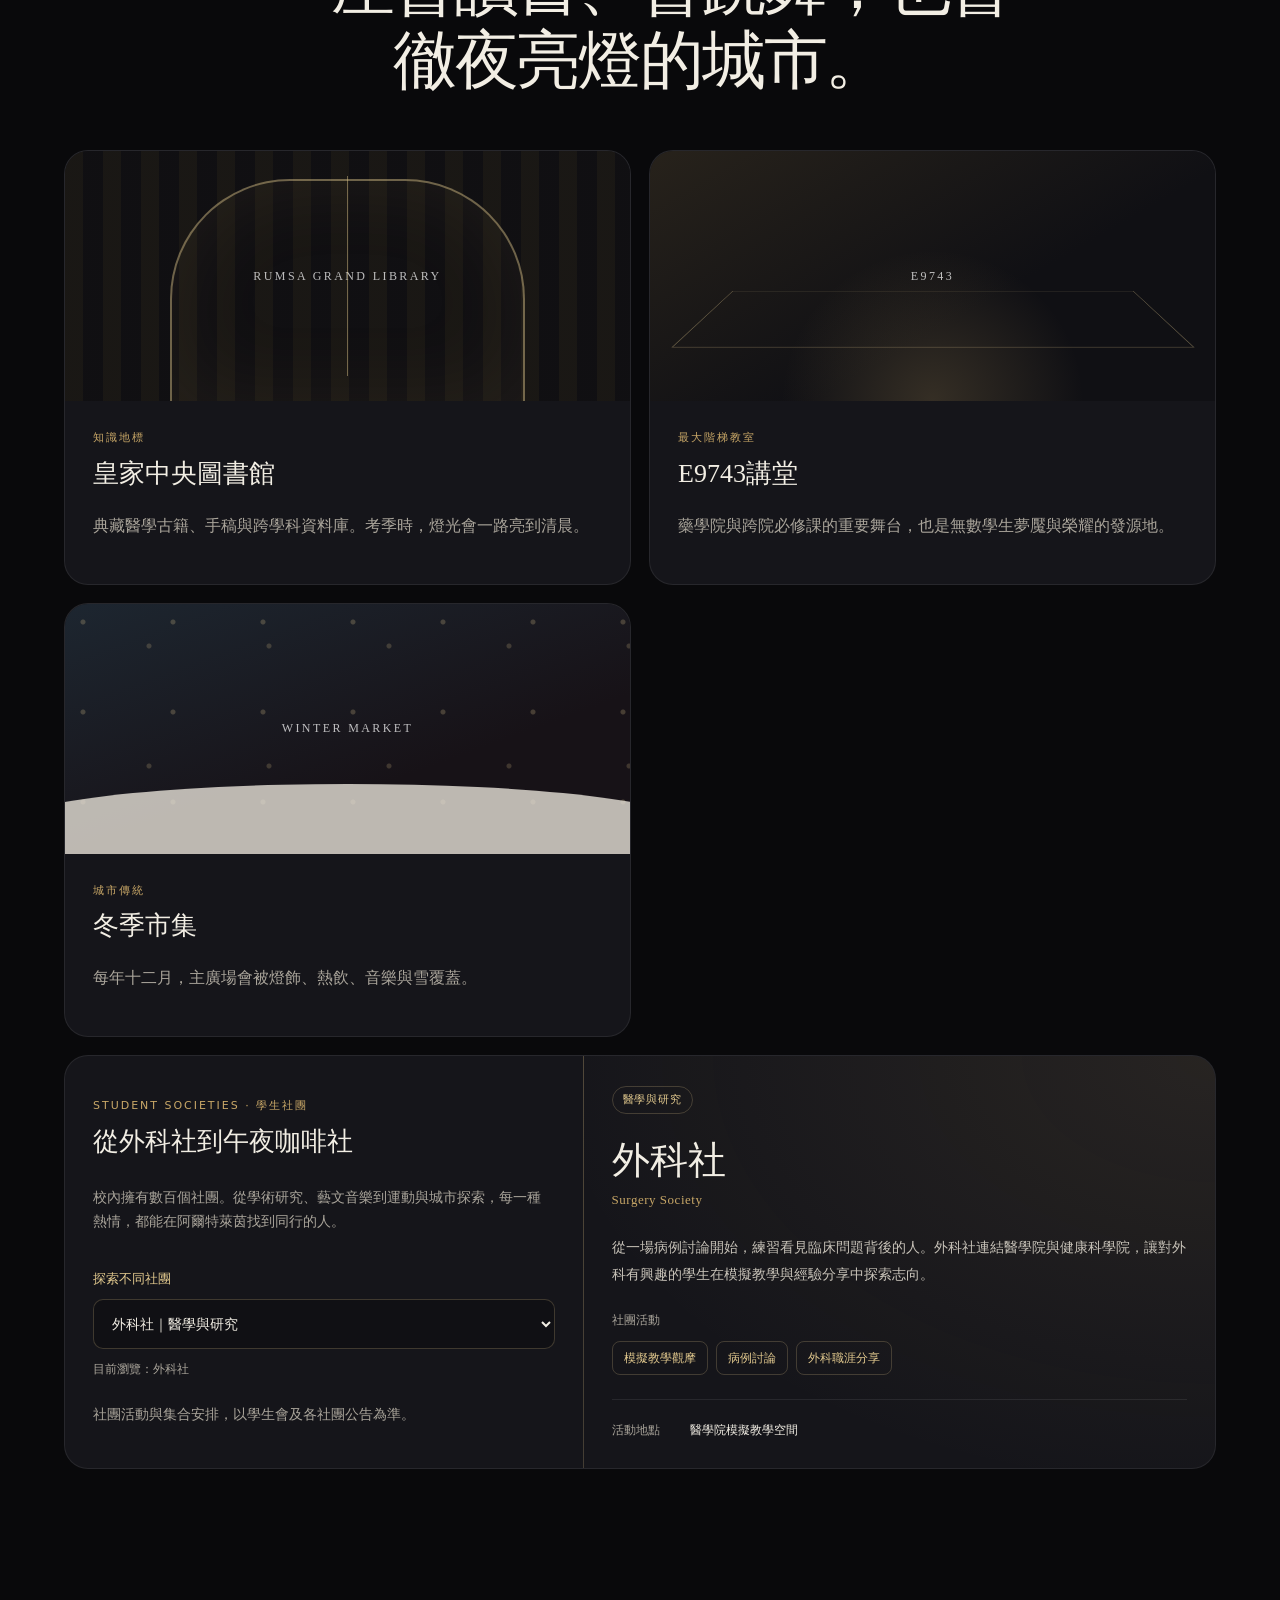
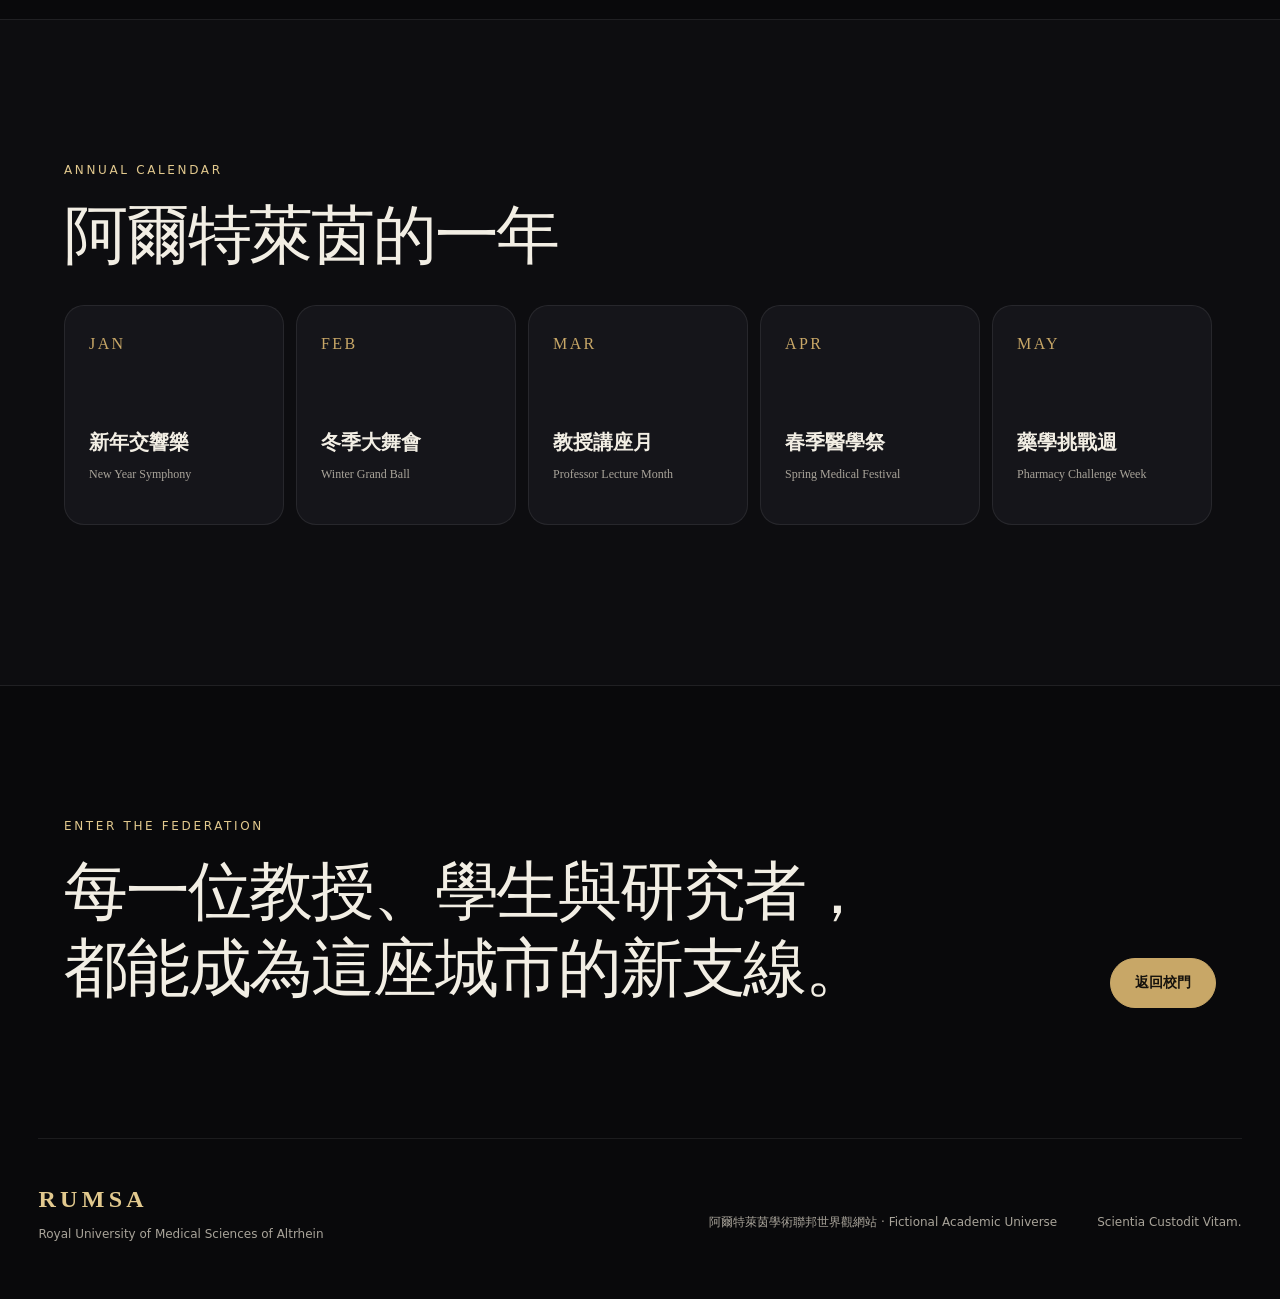
==== commit 8e49f918: "Add student societies navigation and thirteen club options to campus life" ====
--- a/index.html
+++ b/index.html
@@ -6,7 +6,7 @@
   <meta name="description" content="阿爾特萊茵皇家醫學大學 RUMSA 官方世界觀網站" />
   <meta name="theme-color" content="#0a0a0c" />
   <title>RUMSA｜阿爾特萊茵皇家醫學大學</title>
-  <link rel="stylesheet" href="styles.css?v=20261028-announcements" />
+  <link rel="stylesheet" href="styles.css?v=20261028-clubs" />
 </head>
 <body class="home-page">
   <div class="noise" aria-hidden="true"></div>
@@ -35,6 +35,7 @@
   <a href="#research">研究體系</a>
   <a href="#campus">校園生活</a>
   <a href="#events">年度活動</a>
+  <a href="#clubs">學生社團</a>
   <a href="characters.html">人物檔案</a>
   <a href="stories.html">故事紀錄</a>
 </nav>
@@ -393,13 +394,40 @@
           <div class="campus-visual market-visual" aria-hidden="true"><span>WINTER MARKET</span></div>
           <div><p class="card-kicker">城市傳統</p><h3>冬季市集</h3><p>每年十二月，主廣場會被燈飾、熱飲、音樂與雪覆蓋。</p></div>
         </article>
-        <article class="campus-card wide reveal">
-          <div>
-            <p class="card-kicker">學生組織</p><h3>從外科社到午夜咖啡社</h3>
-            <p>校內擁有數百個社團，包括古典文學會、高爾夫球社、網球、攀岩社、、管弦樂團、擊劍社、馬術社、城堡探索社、洞穴探險社與學生會，創校至今超過數百萬學生帶來不一樣的活力。</p>
-          </div>
-          <div class="club-cloud" aria-label="社團名稱">
-            <span>Orchestra</span><span>Fencing</span><span>Radiochemistry</span><span>Midnight Coffee</span><span>Equestrian</span><span>Surgery Society</span><span>Castle Exploration</span>
+        <article class="campus-card wide club-explorer reveal" id="clubs" aria-labelledby="clubs-title">
+          <div class="club-explorer-intro">
+            <p class="card-kicker">STUDENT SOCIETIES · 學生社團</p>
+            <h3 id="clubs-title">從外科社到午夜咖啡社</h3>
+            <p>校內擁有數百個社團。從學術研究、藝文音樂到運動與城市探索，每一種熱情，都能在阿爾特萊茵找到同行的人。</p>
+            <div class="club-picker" hidden>
+              <label for="clubSelect">探索不同社團</label>
+              <select id="clubSelect" aria-controls="clubProfile">
+                <option value="surgery">外科社｜醫學與研究</option>
+                <option value="radiochemistry">放射化學社｜醫學與研究</option>
+                <option value="midnight-coffee">午夜咖啡社｜交流與日常</option>
+                <option value="classics">古典文學會｜藝文與音樂</option>
+                <option value="golf">高爾夫球社｜運動與競技</option>
+                <option value="tennis">網球社｜運動與競技</option>
+                <option value="climbing">攀岩社｜運動與競技</option>
+                <option value="orchestra">管弦樂團｜藝文與音樂</option>
+                <option value="fencing">擊劍社｜運動與競技</option>
+                <option value="equestrian">馬術社｜運動與競技</option>
+                <option value="castle-exploration">城堡探索社｜探索與踏查</option>
+                <option value="caving">洞穴探險社｜探索與踏查</option>
+                <option value="student-union">學生會｜交流與日常</option>
+              </select>
+              <p class="club-selection-status" id="clubSelectionStatus" role="status" aria-live="polite" aria-atomic="true">目前瀏覽：外科社</p>
+            </div>
+            <p class="club-explorer-note">社團活動與集合安排，以學生會及各社團公告為準。</p>
+          </div>
+          <div class="club-profile" id="clubProfile" role="region" aria-labelledby="clubName">
+            <span class="club-category" id="clubCategory">醫學與研究</span>
+            <h4 id="clubName">外科社</h4>
+            <p class="club-en" id="clubEnglish">Surgery Society</p>
+            <p class="club-description" id="clubDescription">從一場病例討論開始，練習看見臨床問題背後的人。外科社連結醫學院與健康科學院，讓對外科有興趣的學生在模擬教學與經驗分享中探索志向。</p>
+            <p class="club-field-label">社團活動</p>
+            <ul class="club-activities" id="clubActivities"><li>模擬教學觀摩</li><li>病例討論</li><li>外科職涯分享</li></ul>
+            <dl class="club-location"><dt>活動地點</dt><dd id="clubPlace">醫學院模擬教學空間</dd></dl>
           </div>
         </article>
       </div>
@@ -446,7 +474,7 @@
     <p>Scientia Custodit Vitam.</p>
   </footer>
 
-  <script src="script.js?v=20261028-announcements"></script>
+  <script src="script.js?v=20261028-clubs"></script>
 </body>
 </html>
 <!-- trigger pages rebuild -->
--- a/styles.css
+++ b/styles.css
@@ -1743,3 +1743,32 @@
   .notice-body { margin-left: 0; padding: 0 14px 26px; }
   .notice-footnote { line-height: 1.9; }
 }
+
+/* Student societies */
+.club-explorer { scroll-margin-top: 105px; }
+.campus-card.wide.club-explorer { align-items: stretch; }
+.club-explorer .club-explorer-intro { display: flex; flex-direction: column; justify-content: center; padding: 36px; }
+.club-explorer-intro > p:not(.card-kicker) { font-size: 14px; }
+.club-picker { margin-top: 20px; }
+.club-picker[hidden] { display: none; }
+.club-picker label { display: block; margin-bottom: 9px; color: var(--gold-light); font-size: 13px; }
+.club-picker select { display: block; width: 100%; min-height: 50px; padding: 11px 38px 11px 14px; border: 1px solid var(--line); border-radius: 10px; background: var(--bg-soft); color: var(--text); color-scheme: dark; font: inherit; font-size: 14px; cursor: pointer; }
+.club-picker select:focus-visible { outline: 2px solid var(--gold-light); outline-offset: 3px; }
+.club-explorer .club-selection-status { margin: 10px 0 0; color: var(--muted); font-size: 12px; }
+.club-explorer .club-explorer-note { margin: 24px 0 0; color: var(--muted); font-size: 12px; }
+.club-explorer .club-profile { min-width: 0; padding: 36px; border-left: 1px solid var(--line); background: radial-gradient(ellipse at top right, rgba(200,167,103,.10), transparent 75%); }
+.club-category { display: inline-block; padding: 4px 10px; border: 1px solid var(--line); border-radius: 999px; color: var(--gold-light); font-size: 11px; letter-spacing: .08em; }
+.club-profile h4 { margin: 20px 0 2px; font-family: "Noto Serif TC", Georgia, serif; font-size: clamp(28px, 3vw, 38px); font-weight: 500; line-height: 1.4; }
+.club-profile .club-en { margin: 0; color: var(--gold); font-family: Georgia, serif; font-size: 13px; letter-spacing: .04em; }
+.club-profile .club-description { margin: 22px 0; color: #c7c2b8; font-size: 14px; line-height: 1.95; }
+.club-profile .club-field-label { margin: 0 0 10px; color: var(--muted); font-size: 12px; }
+.club-activities { display: flex; flex-wrap: wrap; gap: 8px; margin: 0; padding: 0; list-style: none; }
+.club-activities li { padding: 6px 11px; border: 1px solid var(--line); border-radius: 8px; color: var(--gold-light); font-size: 12px; }
+.club-location { display: grid; grid-template-columns: 64px minmax(0,1fr); gap: 14px; margin: 24px 0 0; padding-top: 20px; border-top: 1px solid var(--white-line); font-size: 12px; }
+.club-location dt { color: var(--muted); }
+.club-location dd { margin: 0; color: var(--text); overflow-wrap: anywhere; }
+@media (max-width: 700px) {
+  .club-explorer .club-explorer-intro, .club-explorer .club-profile { padding: 26px 22px; }
+  .club-explorer .club-profile { border-left: 0; border-top: 1px solid var(--line); }
+  .club-picker select { font-size: 16px; }
+}
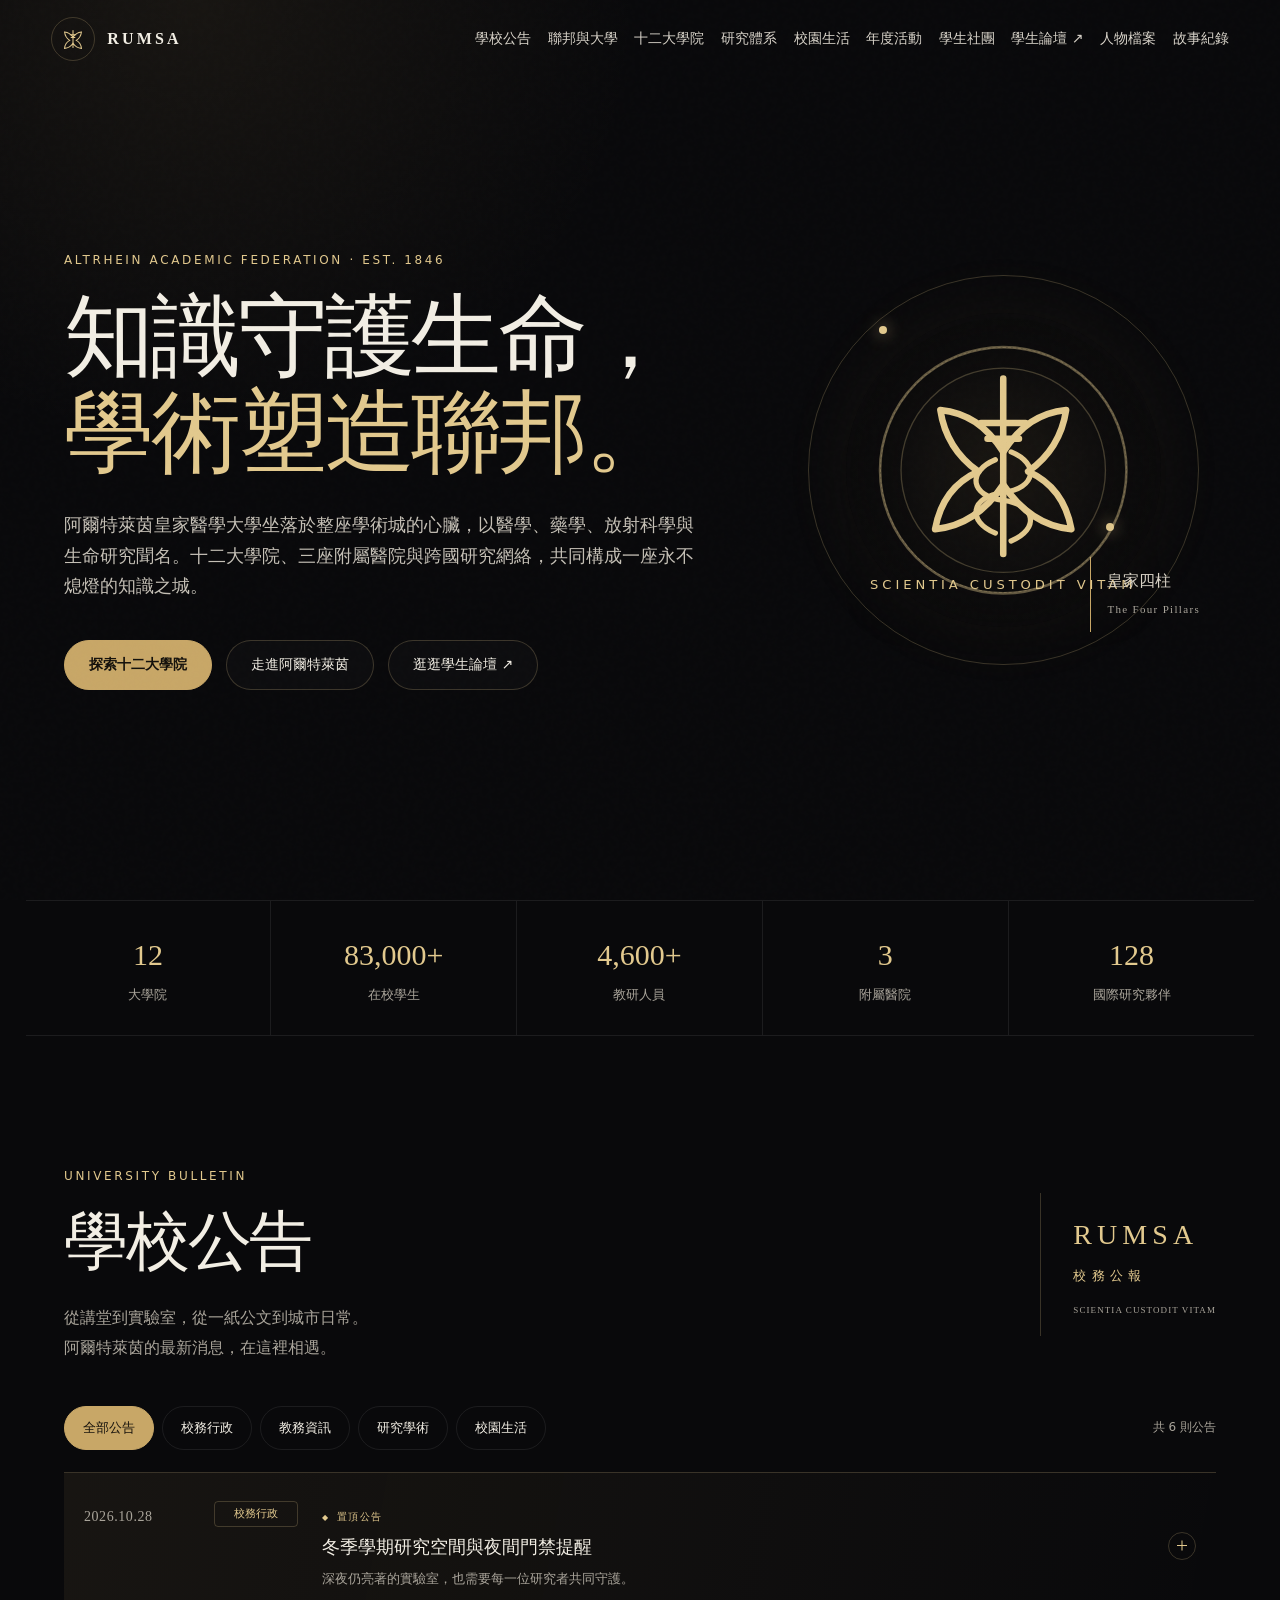
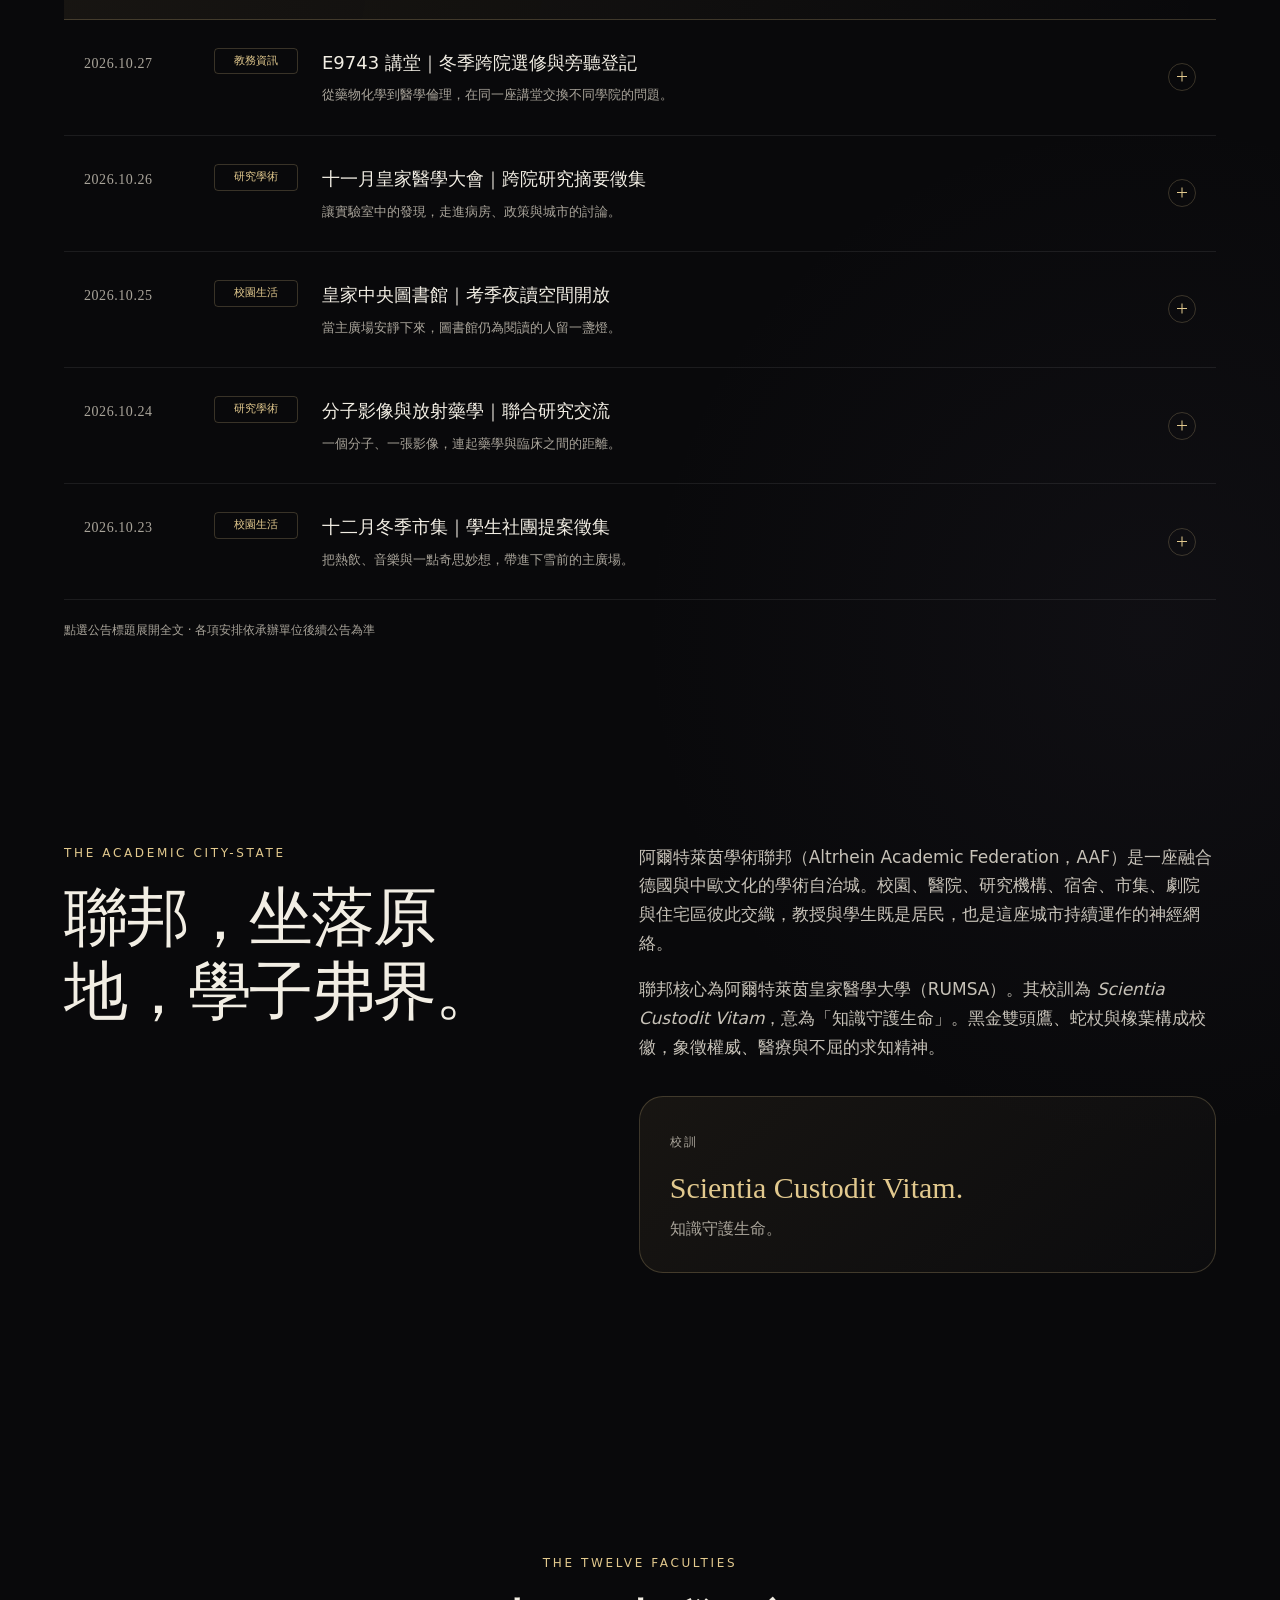
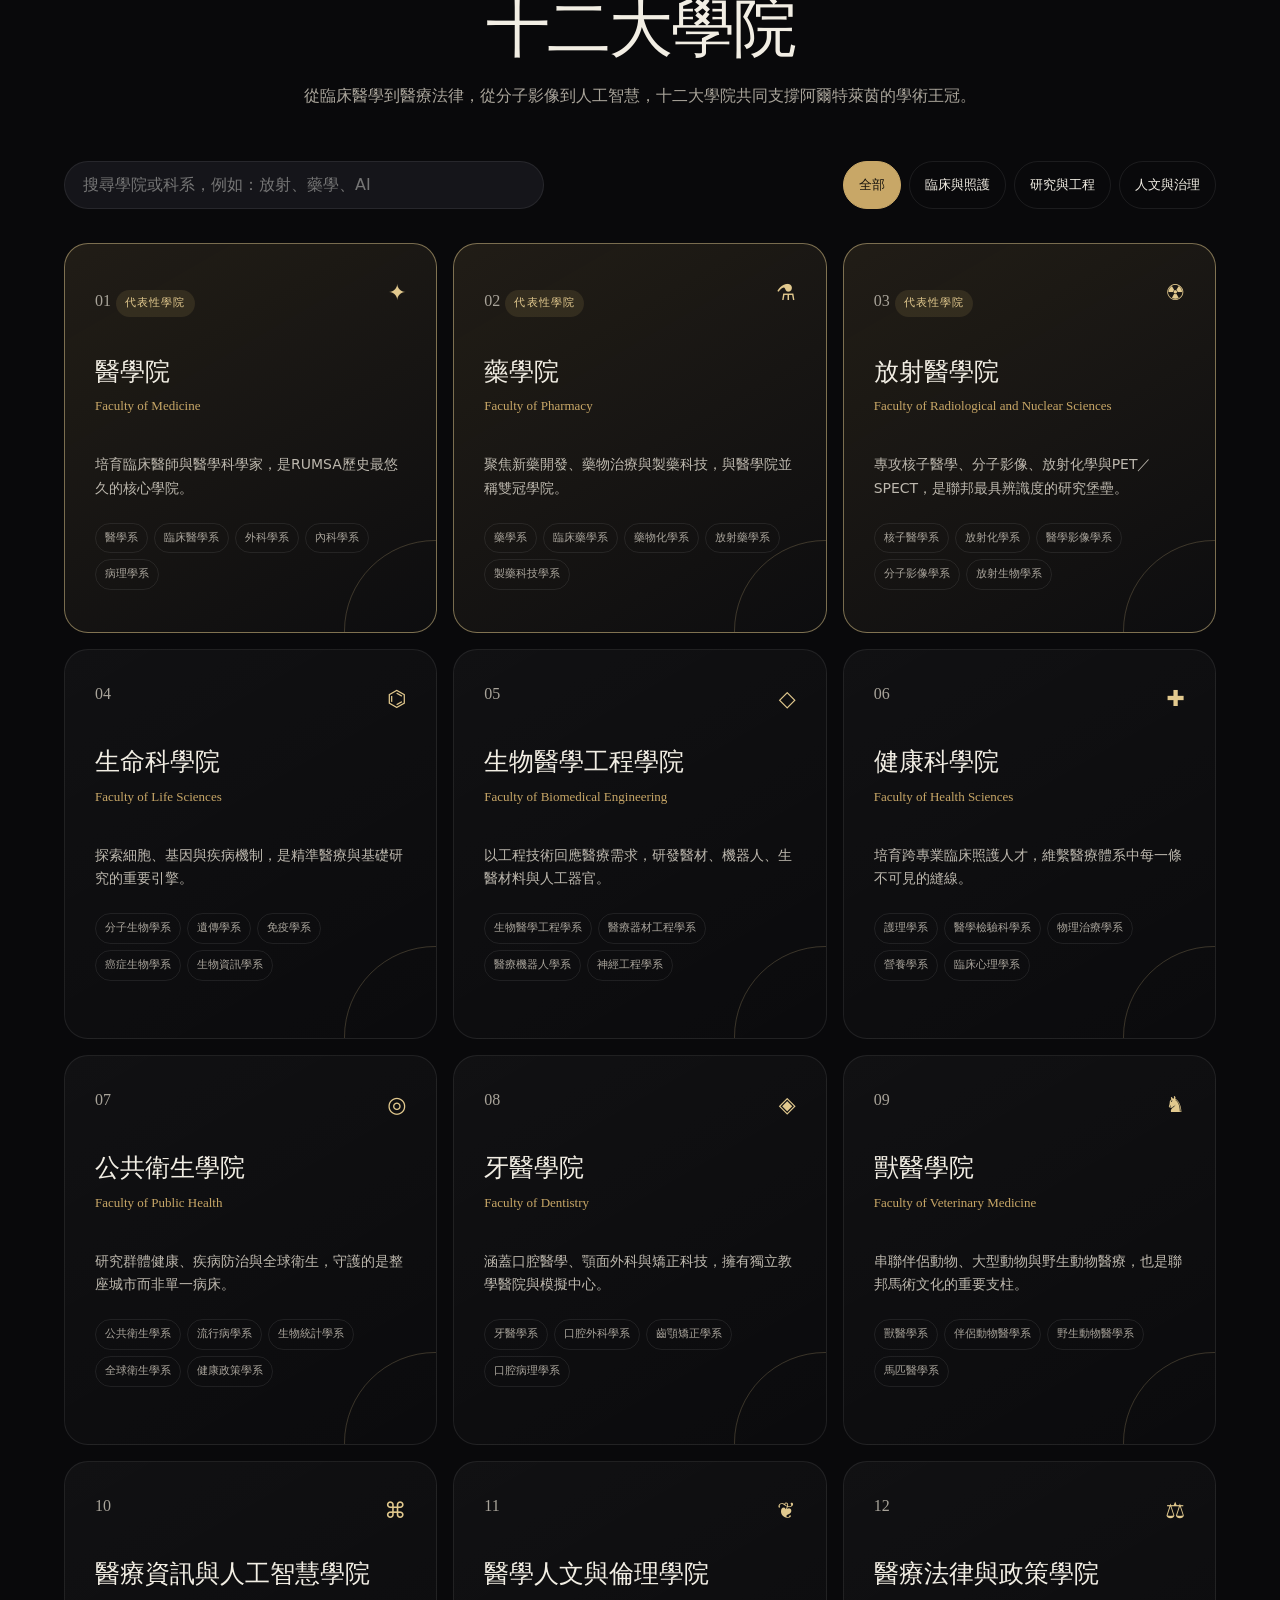
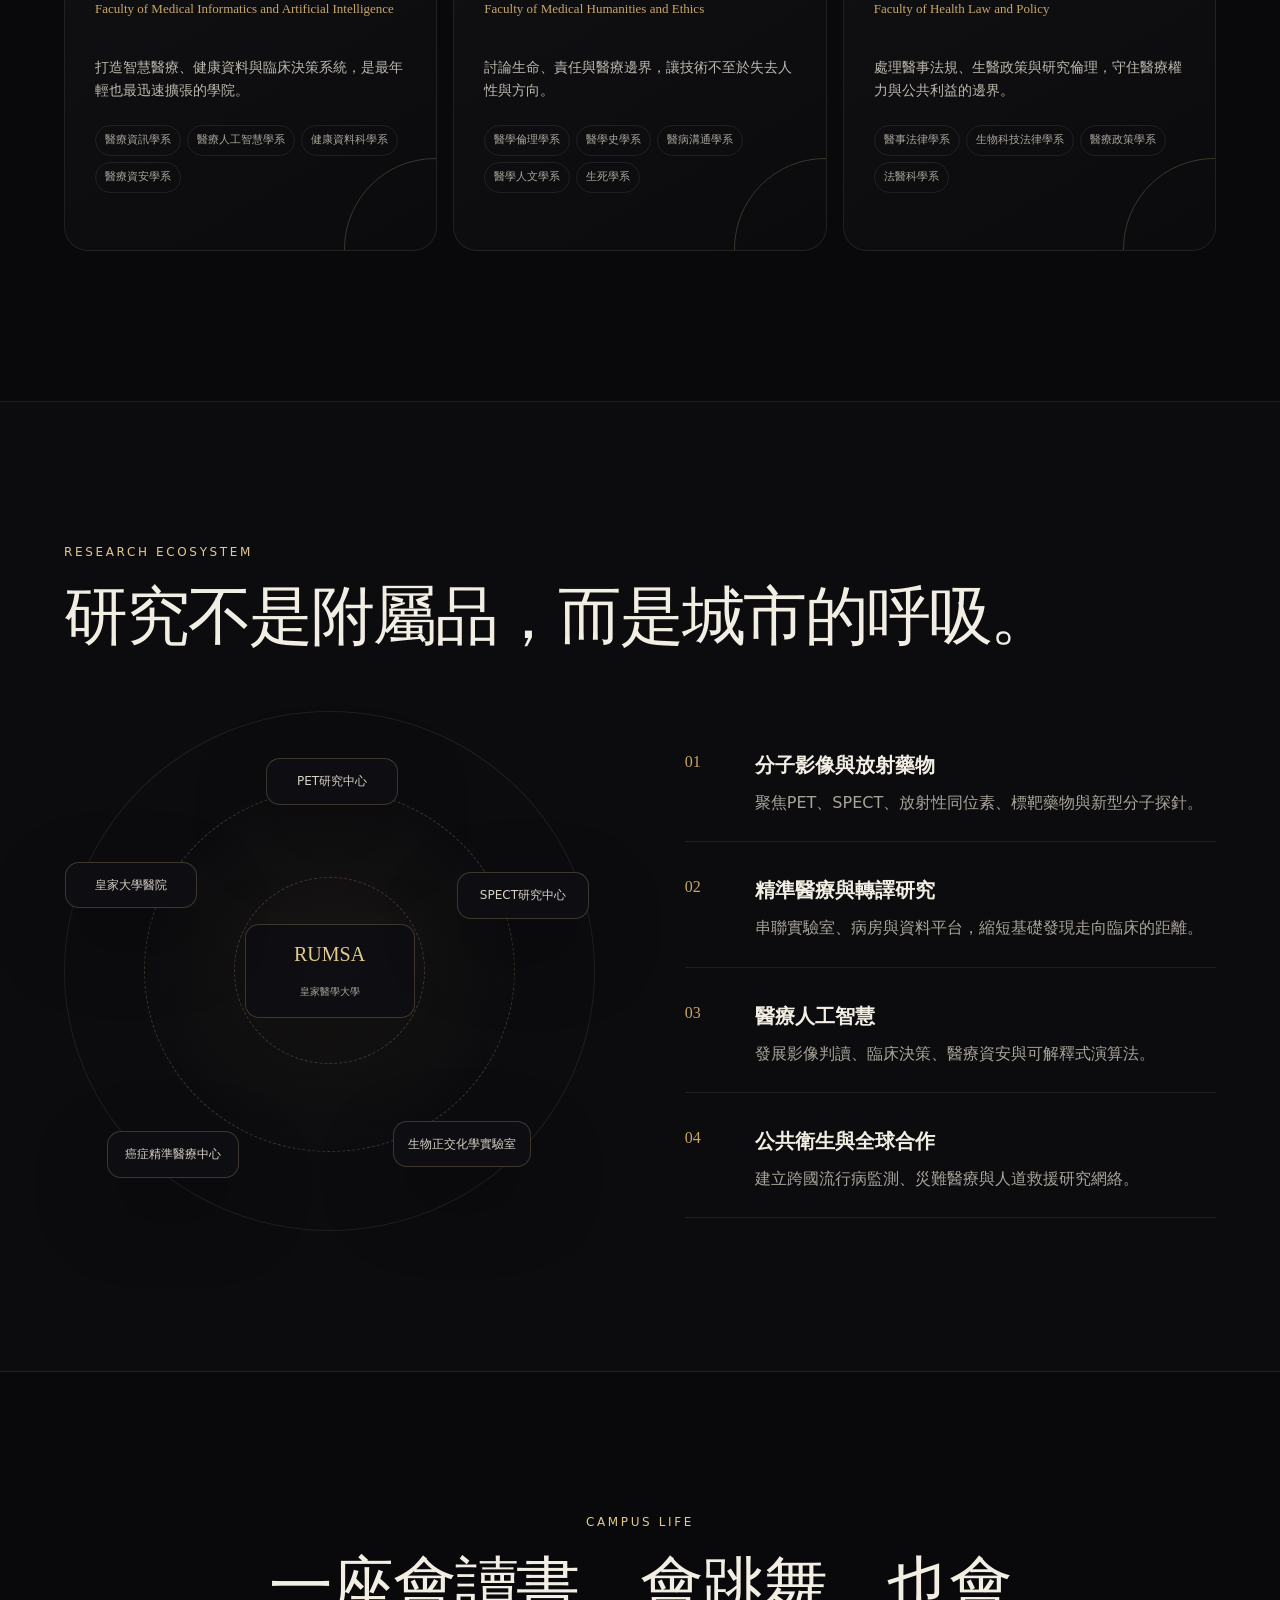
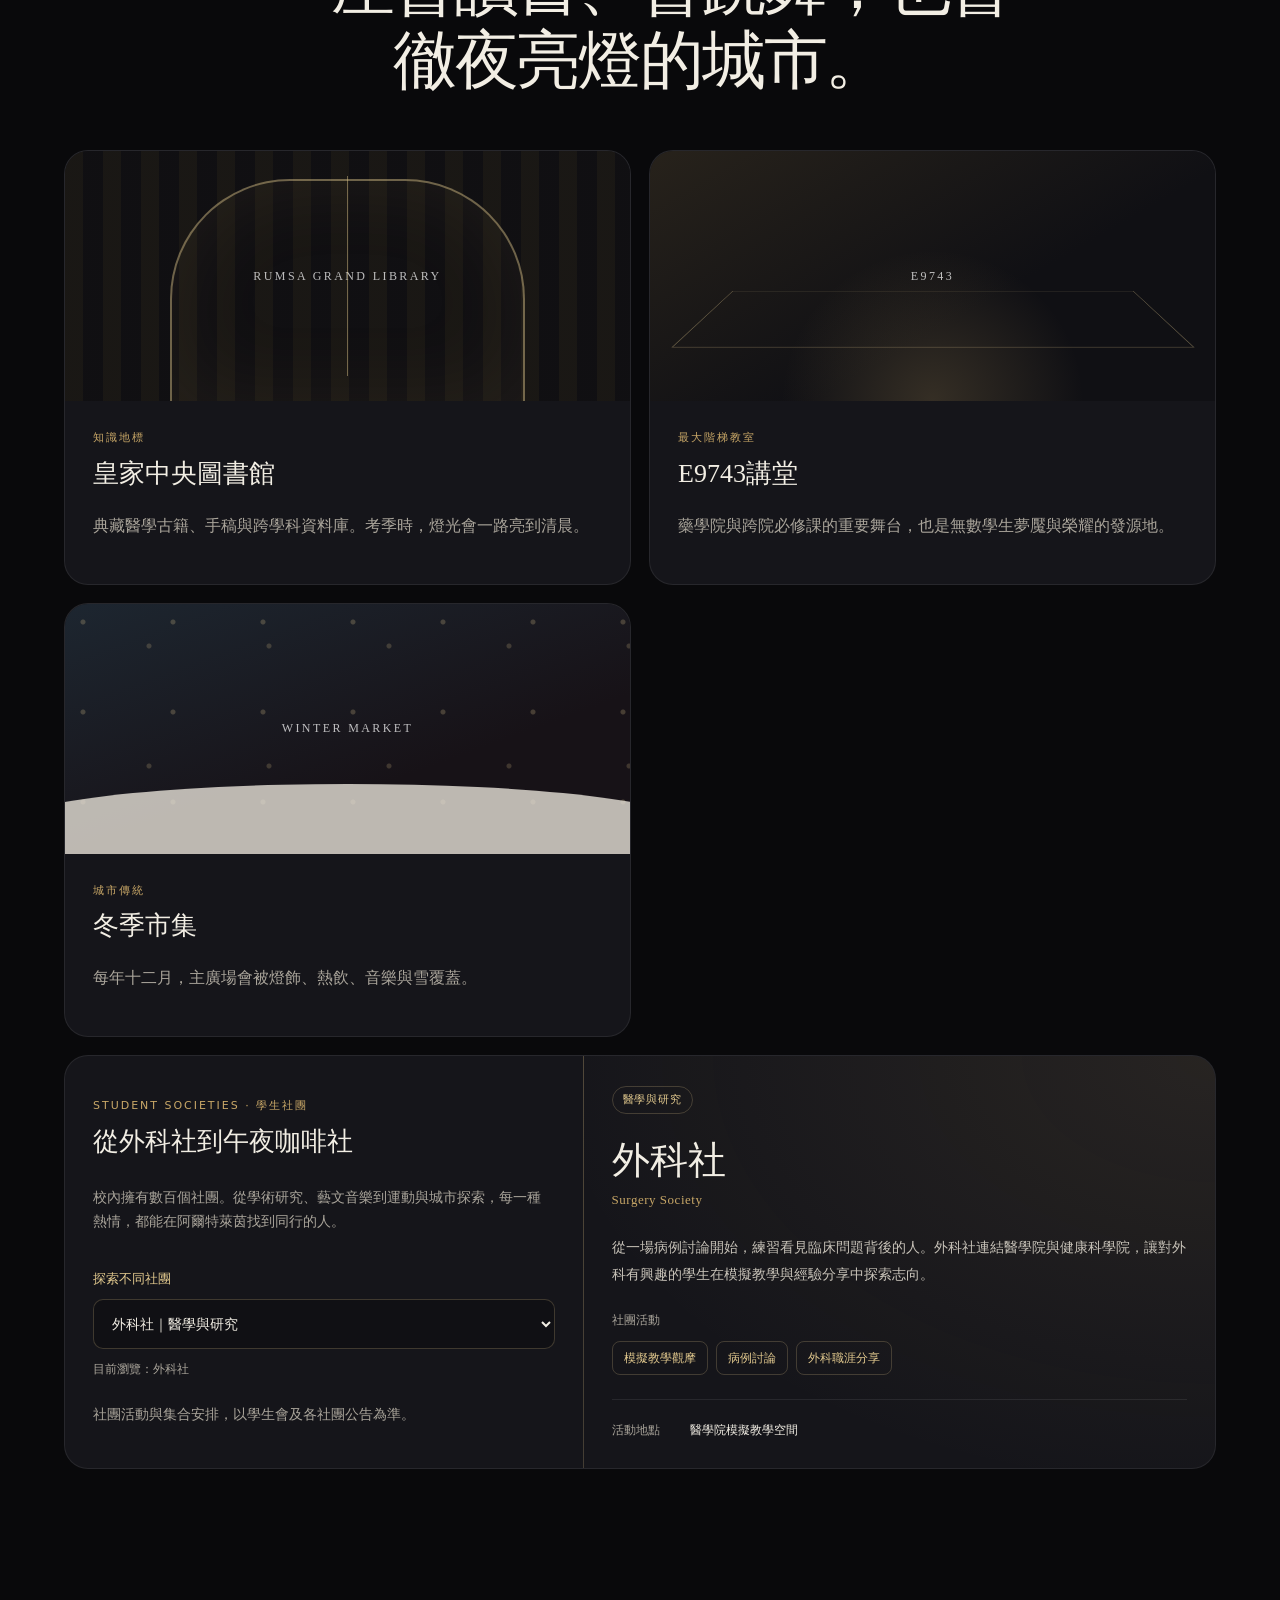
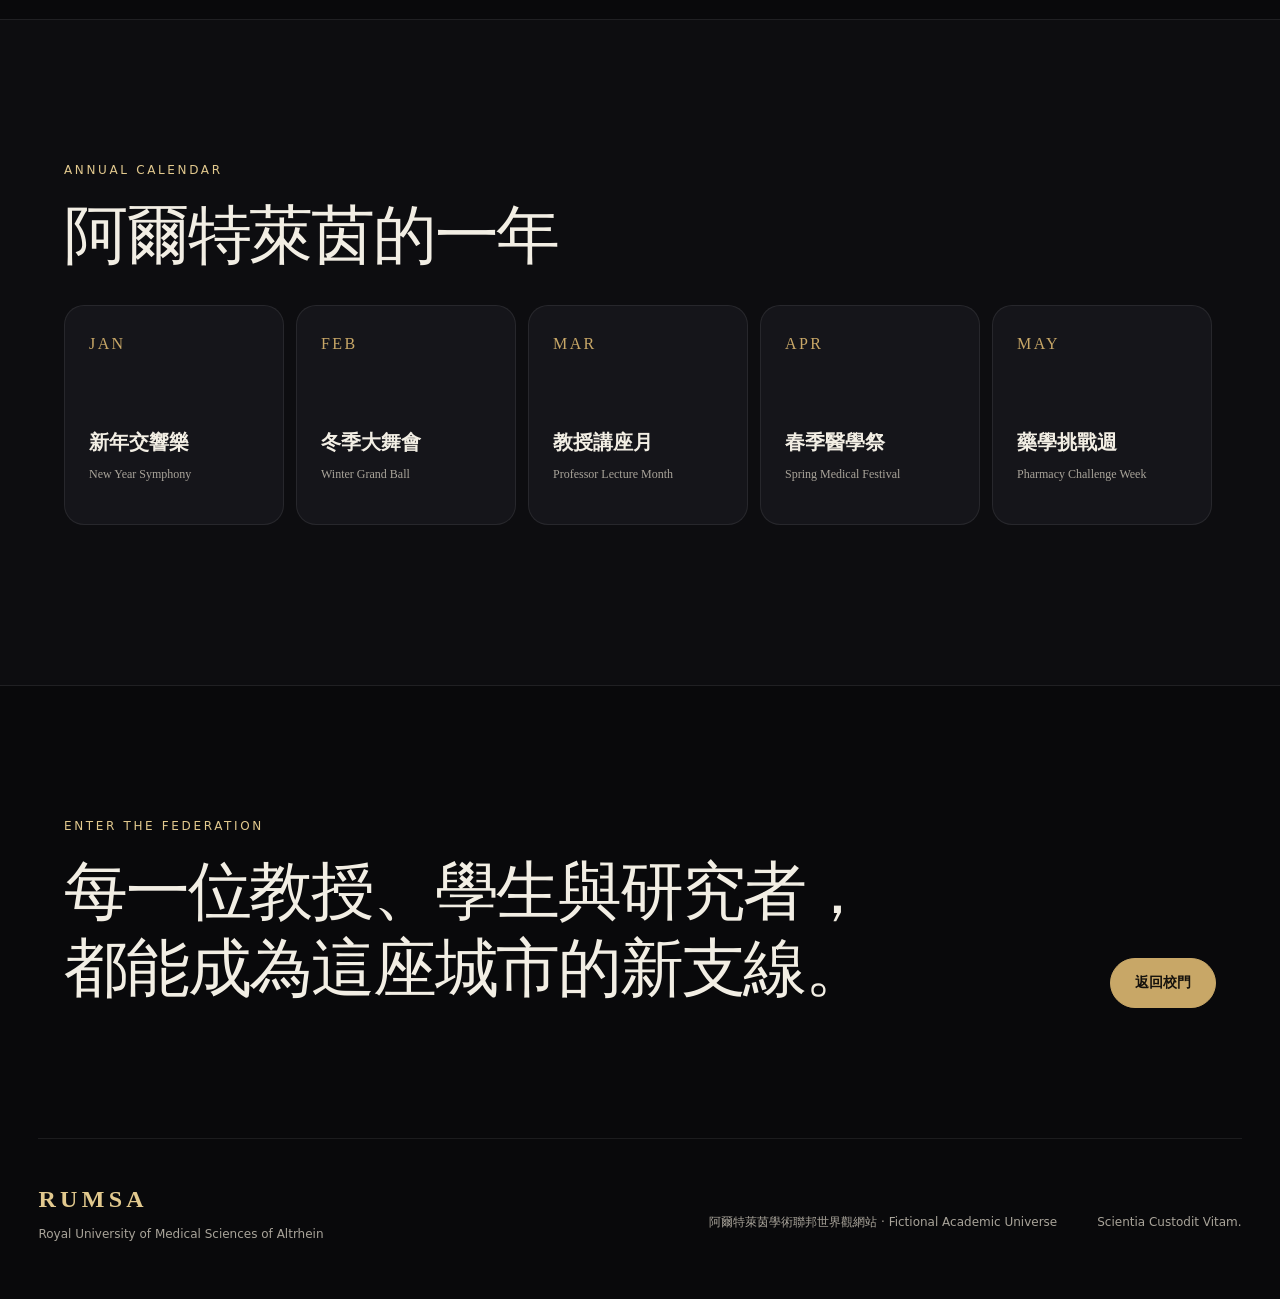
==== commit aa2b0ceb: "Link the official campus website to the student forum Added inline styles for navigation and forum l" ====
--- a/index.html
+++ b/index.html
@@ -7,6 +7,10 @@
   <meta name="theme-color" content="#0a0a0c" />
   <title>RUMSA｜阿爾特萊茵皇家醫學大學</title>
   <link rel="stylesheet" href="styles.css?v=20261028-clubs" />
+  <style id="forum-entry-style">
+    .home-page .main-nav { gap: clamp(12px, 1.3vw, 22px); }
+    @media (min-width: 1021px) and (max-width: 1380px) { .home-page .brand small { display: none; } }
+  </style>
 </head>
 <body class="home-page">
   <div class="noise" aria-hidden="true"></div>
@@ -36,6 +40,7 @@
   <a href="#campus">校園生活</a>
   <a href="#events">年度活動</a>
   <a href="#clubs">學生社團</a>
+  <a href="forum.html">學生論壇 ↗</a>
   <a href="characters.html">人物檔案</a>
   <a href="stories.html">故事紀錄</a>
 </nav>
@@ -52,6 +57,7 @@
         <div class="hero-actions">
           <a class="button button-primary" href="#faculties">探索十二大學院</a>
           <a class="button button-ghost" href="#campus">走進阿爾特萊茵</a>
+          <a class="button button-ghost" href="forum.html">逛逛學生論壇 ↗</a>
         </div>
       </div>
 
